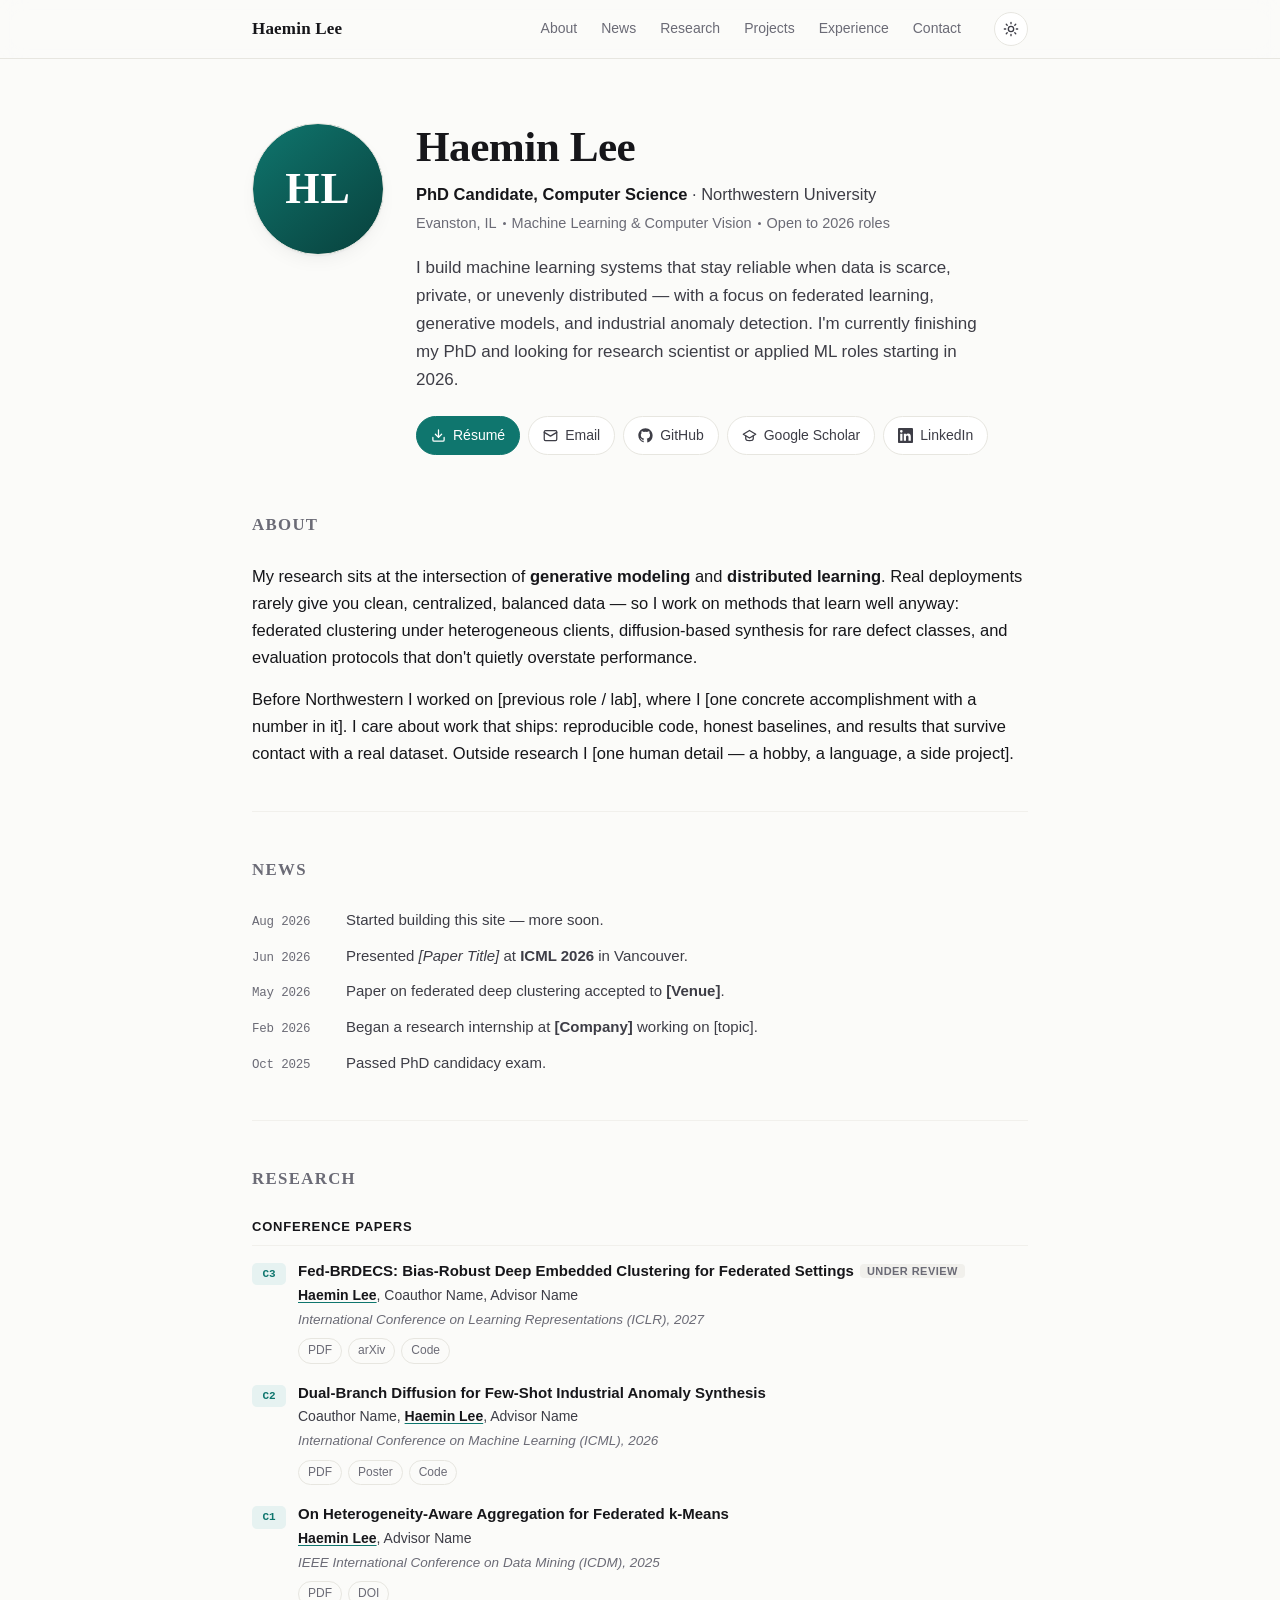
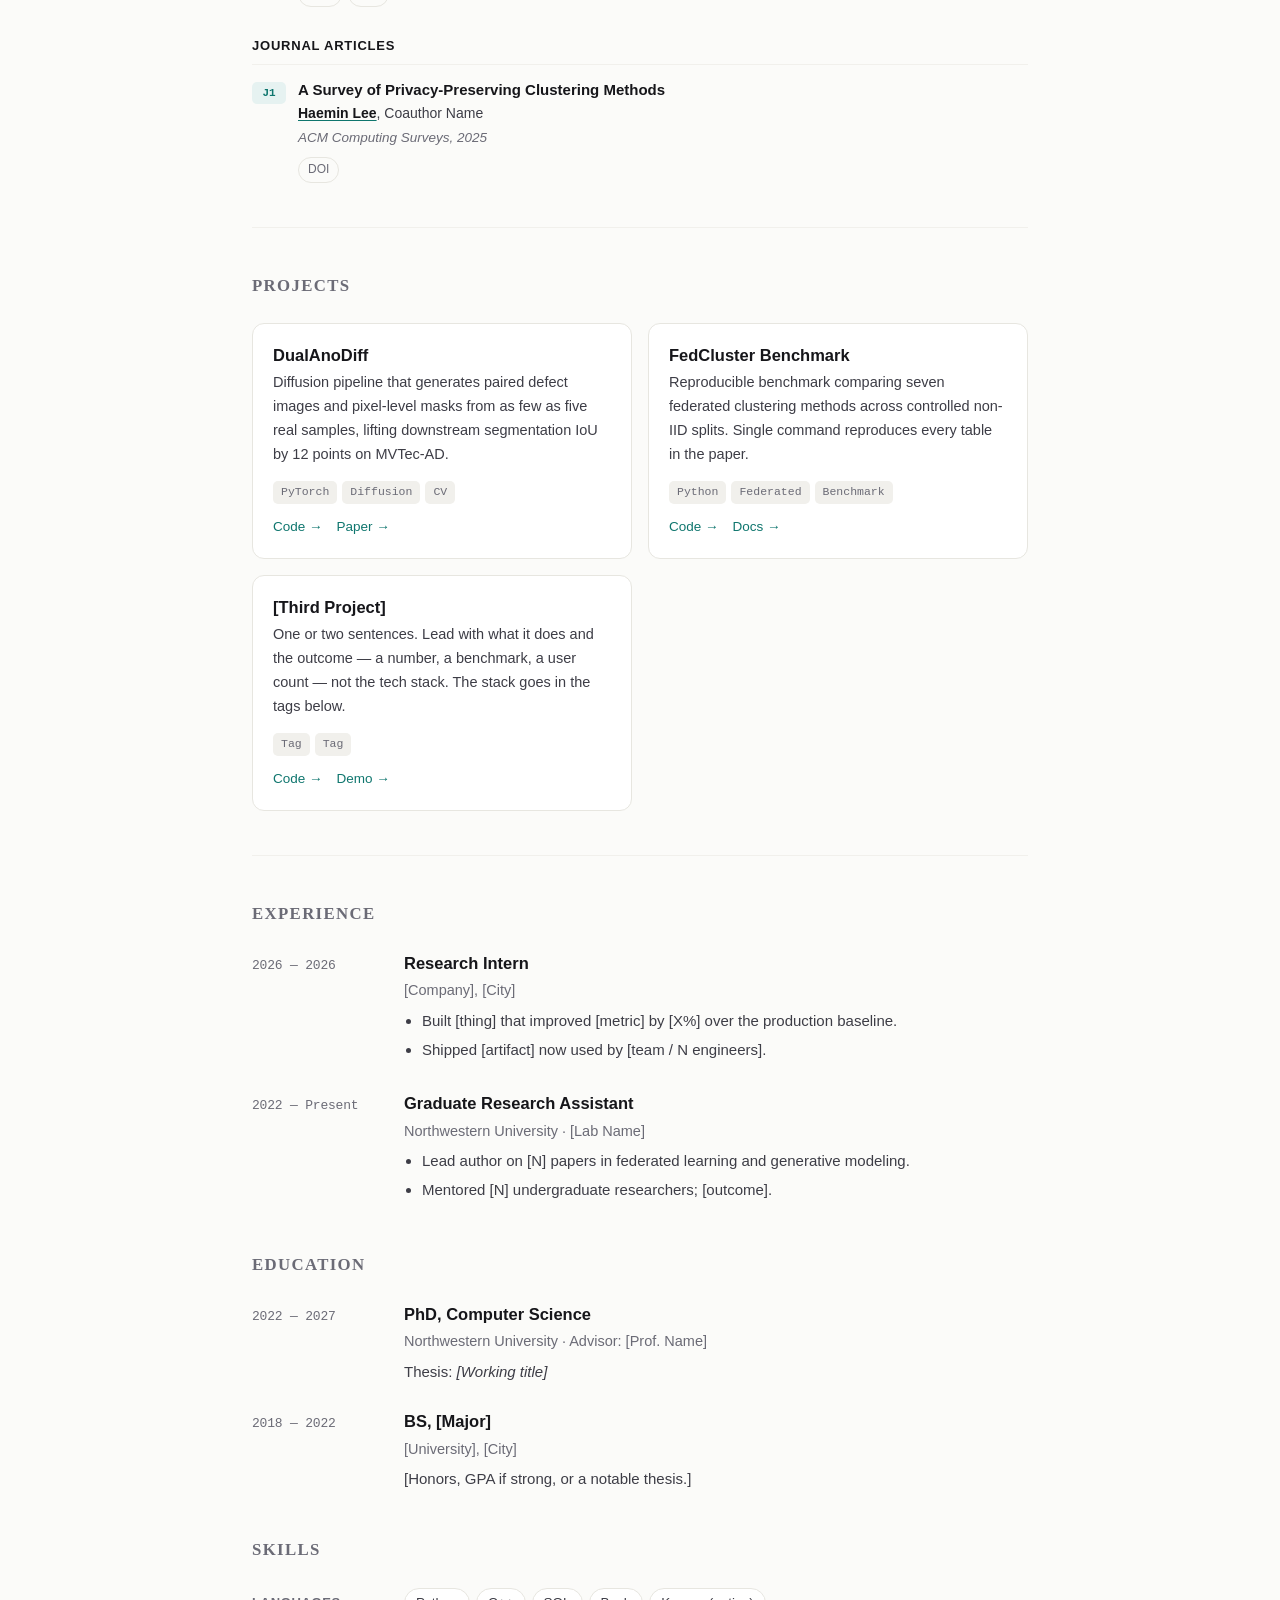
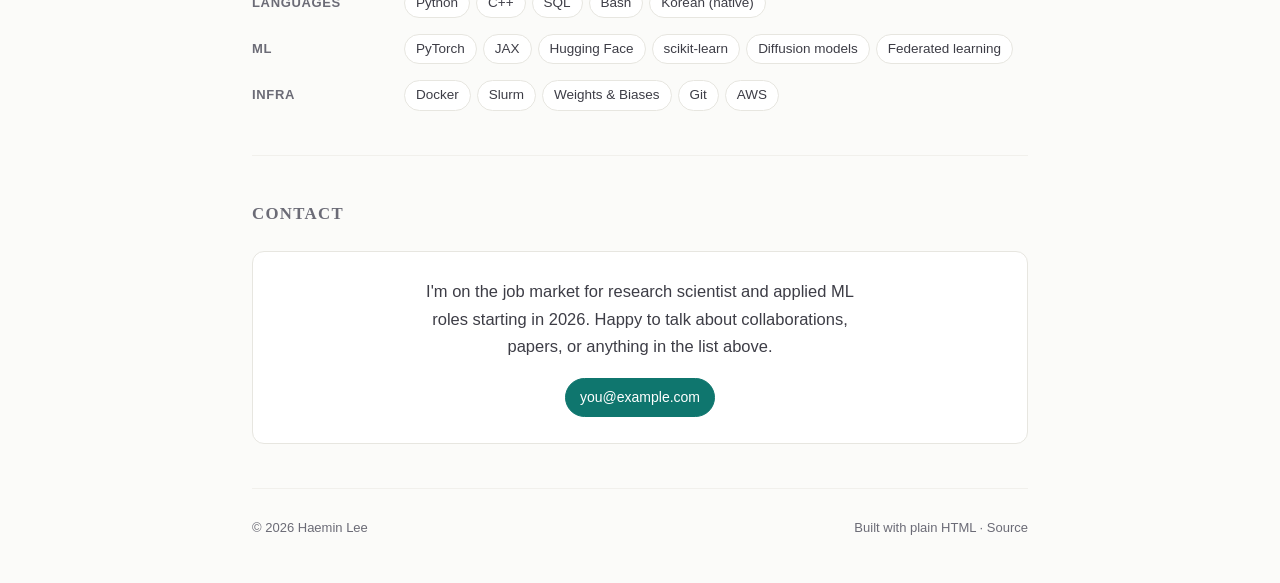
==== index.html @ 51852c29 "Add files via upload" ====
<!DOCTYPE html>
<html lang="en">
<head>
<meta charset="utf-8">
<meta name="viewport" content="width=device-width, initial-scale=1">

<!-- ============================================================
     EDIT #1 — PAGE TITLE & SEO
     Change the name and description. Recruiters find you by
     Googling your name, so put your name first in the title.
     ============================================================ -->
<title>Haemin Lee — ML Researcher</title>
<meta name="description" content="Haemin Lee — PhD candidate in machine learning. Research on federated learning, generative models, and anomaly detection.">
<meta name="author" content="Haemin Lee">

<!-- Social preview (shows when the link is shared on LinkedIn / Slack / X) -->
<meta property="og:type" content="website">
<meta property="og:title" content="Haemin Lee — ML Researcher">
<meta property="og:description" content="PhD candidate in machine learning. Federated learning, generative models, anomaly detection.">
<meta property="og:url" content="https://YOUR-USERNAME.github.io/">
<meta property="og:image" content="https://YOUR-USERNAME.github.io/assets/photo.jpg">
<meta name="twitter:card" content="summary_large_image">

<!-- Favicon: initials, drawn inline. Change the two letters. -->
<link rel="icon" href="data:image/svg+xml,%3Csvg xmlns='http://www.w3.org/2000/svg' viewBox='0 0 32 32'%3E%3Crect width='32' height='32' rx='7' fill='%230f766e'/%3E%3Ctext x='16' y='22' font-family='Georgia,serif' font-size='16' fill='white' text-anchor='middle'%3EHL%3C/text%3E%3C/svg%3E">

<style>
/* ============================================================
   DESIGN TOKENS
   Change --accent to re-skin the whole site in one edit.
   ============================================================ */
:root{
  --bg:#fbfbf9;
  --surface:#ffffff;
  --ink:#16161a;
  --ink-2:#3d3d46;
  --muted:#6b6b76;
  --line:#e7e6e0;
  --line-2:#f1f0ec;
  --accent:#0f766e;
  --accent-soft:#e6f2f1;
  --shadow:0 1px 2px rgba(20,20,30,.05), 0 8px 24px -12px rgba(20,20,30,.12);
  --radius:12px;
  --maxw:820px;
  --sans:-apple-system,BlinkMacSystemFont,"Segoe UI",Roboto,"Helvetica Neue",Arial,sans-serif;
  --serif:ui-serif,"Iowan Old Style","Palatino Linotype",Palatino,Georgia,"Times New Roman",serif;
  --mono:ui-monospace,SFMono-Regular,"SF Mono",Menlo,Consolas,monospace;
}
html[data-theme="dark"]{
  --bg:#0e0f11;
  --surface:#16181b;
  --ink:#eceef1;
  --ink-2:#c4c8ce;
  --muted:#8b919b;
  --line:#252930;
  --line-2:#1c1f23;
  --accent:#5eead4;
  --accent-soft:#12312e;
  --shadow:0 1px 2px rgba(0,0,0,.4), 0 8px 24px -12px rgba(0,0,0,.7);
}

*,*::before,*::after{box-sizing:border-box}
html{scroll-behavior:smooth;scroll-padding-top:80px;-webkit-text-size-adjust:100%}
body{
  margin:0;background:var(--bg);color:var(--ink);
  font-family:var(--sans);font-size:16.5px;line-height:1.65;
  -webkit-font-smoothing:antialiased;
}
@media (prefers-reduced-motion:reduce){
  html{scroll-behavior:auto}
  *{animation:none!important;transition:none!important}
}
a{color:var(--accent);text-decoration:none}
a:hover{text-decoration:underline;text-underline-offset:3px}
img{max-width:100%;display:block}
:focus-visible{outline:2px solid var(--accent);outline-offset:3px;border-radius:4px}

.wrap{max-width:var(--maxw);margin:0 auto;padding:0 22px}

/* ---------- Skip link (accessibility) ---------- */
.skip{position:absolute;left:-9999px;top:0;background:var(--accent);color:#fff;padding:10px 16px;z-index:100;border-radius:0 0 8px 0}
.skip:focus{left:0}

/* ---------- Nav ---------- */
.nav{
  position:sticky;top:0;z-index:50;
  background:color-mix(in srgb, var(--bg) 82%, transparent);
  backdrop-filter:saturate(180%) blur(12px);
  -webkit-backdrop-filter:saturate(180%) blur(12px);
  border-bottom:1px solid var(--line);
}
.nav-in{max-width:var(--maxw);margin:0 auto;padding:0 22px;height:58px;display:flex;align-items:center;gap:16px}
.brand{font-family:var(--serif);font-size:17px;font-weight:600;color:var(--ink);letter-spacing:.2px;white-space:nowrap}
.brand:hover{text-decoration:none;color:var(--accent)}
.nav-links{
  margin-left:auto;display:flex;gap:2px;align-items:center;
  overflow-x:auto;scrollbar-width:none;-ms-overflow-style:none;
}
.nav-links::-webkit-scrollbar{display:none}
.nav-links a{
  color:var(--muted);font-size:14px;padding:6px 11px;border-radius:99px;
  white-space:nowrap;transition:background .15s,color .15s;
}
.nav-links a:hover{color:var(--ink);background:var(--line-2);text-decoration:none}
.nav-links a.active{color:var(--accent);background:var(--accent-soft)}
.theme-btn{
  flex:none;margin-left:6px;width:34px;height:34px;display:grid;place-items:center;
  border:1px solid var(--line);border-radius:99px;background:var(--surface);
  color:var(--ink-2);cursor:pointer;transition:border-color .15s,color .15s;
}
.theme-btn:hover{border-color:var(--accent);color:var(--accent)}
.theme-btn svg{width:16px;height:16px}
html[data-theme="dark"] .icon-sun{display:none}
html:not([data-theme="dark"]) .icon-moon{display:none}

/* ---------- Hero ---------- */
.hero{padding:64px 0 12px}
.hero-grid{display:flex;gap:32px;align-items:flex-start}
/* Photo. If assets/photo.jpg is missing, the initials underneath show through,
   so the page never renders with a broken image or a hole in the layout. */
.avatar-wrap{
  position:relative;flex:none;width:132px;height:132px;border-radius:50%;overflow:hidden;
  display:grid;place-items:center;box-shadow:var(--shadow);border:1px solid var(--line);
  background:linear-gradient(140deg,var(--accent),color-mix(in srgb,var(--accent) 55%,#000 45%));
}
.avatar-fallback{
  font-family:var(--serif);font-size:44px;font-weight:600;color:#fff;letter-spacing:1px;
  user-select:none;line-height:1;
}
html[data-theme="dark"] .avatar-fallback{color:#0e0f11}
.avatar{position:absolute;inset:0;width:100%;height:100%;object-fit:cover}
.hero h1{
  font-family:var(--serif);font-size:clamp(2rem,5.5vw,2.7rem);line-height:1.1;
  margin:0 0 10px;letter-spacing:-.5px;font-weight:600;
}
.role{font-size:16.5px;color:var(--ink-2);margin:0 0 4px}
.role strong{color:var(--ink);font-weight:600}
.place{font-size:14.5px;color:var(--muted);margin:0 0 18px;display:flex;align-items:center;gap:6px;flex-wrap:wrap}
.dot{width:3px;height:3px;border-radius:50%;background:var(--muted);display:inline-block}
.lede{font-size:17px;color:var(--ink-2);margin:0 0 22px;max-width:62ch}

/* ---------- Link buttons ---------- */
.links{display:flex;flex-wrap:wrap;gap:8px}
.btn{
  display:inline-flex;align-items:center;gap:7px;
  padding:7px 14px;border-radius:99px;font-size:14px;font-weight:500;
  border:1px solid var(--line);background:var(--surface);color:var(--ink-2);
  transition:border-color .15s,color .15s,transform .15s;
}
.btn:hover{border-color:var(--accent);color:var(--accent);text-decoration:none;transform:translateY(-1px)}
.btn svg{width:15px;height:15px;flex:none}
.btn-primary{background:var(--accent);border-color:var(--accent);color:#fff}
html[data-theme="dark"] .btn-primary{color:#0e0f11}
.btn-primary:hover{color:#fff;filter:brightness(1.08)}
html[data-theme="dark"] .btn-primary:hover{color:#0e0f11}

/* ---------- Sections ---------- */
section{padding:44px 0;border-top:1px solid var(--line-2)}
section:first-of-type{border-top:none}
h2{
  font-family:var(--serif);font-size:1.05rem;font-weight:600;letter-spacing:.08em;
  text-transform:uppercase;color:var(--muted);margin:0 0 24px;
}
h3{font-size:16.5px;font-weight:600;margin:0 0 4px;color:var(--ink);line-height:1.4}
p{margin:0 0 14px}
p:last-child{margin-bottom:0}

/* ---------- News ---------- */
.news{list-style:none;margin:0;padding:0;display:grid;gap:11px}
.news li{display:flex;gap:16px;font-size:15px;align-items:baseline}
.news time{
  flex:none;width:78px;color:var(--muted);font-size:12.5px;font-family:var(--mono);
  letter-spacing:-.2px;padding-top:1px;
}
.news span{color:var(--ink-2)}

/* ---------- Timeline (experience / education) ---------- */
.tl{display:grid;gap:26px}
.tl-item{display:grid;grid-template-columns:132px 1fr;gap:20px}
.tl-when{font-size:13px;color:var(--muted);font-family:var(--mono);letter-spacing:-.2px;padding-top:3px}
.tl-where{font-size:14.5px;color:var(--muted);margin:0 0 6px}
.tl-body{font-size:15px;color:var(--ink-2);margin:0}
.tl-body ul{margin:6px 0 0;padding-left:18px}
.tl-body li{margin-bottom:4px}

/* ---------- Publications ---------- */
.pub-group{margin-bottom:28px}
.pub-group:last-child{margin-bottom:0}
.pub-group h4{
  font-size:13px;font-weight:600;text-transform:uppercase;letter-spacing:.06em;
  color:var(--ink);margin:0 0 14px;padding-bottom:7px;border-bottom:1px solid var(--line-2);
}
.pub{display:grid;grid-template-columns:34px 1fr;gap:12px;margin-bottom:18px;font-size:15px}
.pub:last-child{margin-bottom:0}
.pub-tag{
  font-family:var(--mono);font-size:11px;color:var(--accent);background:var(--accent-soft);
  height:fit-content;padding:2px 0;border-radius:5px;text-align:center;font-weight:600;margin-top:3px;
}
.pub-title{color:var(--ink);font-weight:600;line-height:1.45;margin:0 0 3px}
.pub-authors{color:var(--ink-2);font-size:14px;margin:0 0 3px;line-height:1.5}
.pub-authors .me{color:var(--ink);font-weight:600;text-decoration:underline;text-decoration-color:var(--accent);text-underline-offset:2px}
.pub-venue{color:var(--muted);font-size:13.5px;font-style:italic;margin:0}
.pub-links{display:flex;flex-wrap:wrap;gap:6px;margin-top:7px}
.chip{
  font-size:12px;padding:2px 9px;border-radius:99px;border:1px solid var(--line);
  color:var(--muted);transition:border-color .15s,color .15s;
}
.chip:hover{border-color:var(--accent);color:var(--accent);text-decoration:none}
.status{
  font-size:11px;font-weight:600;text-transform:uppercase;letter-spacing:.04em;
  padding:1px 7px;border-radius:4px;background:var(--line-2);color:var(--muted);margin-left:6px;
  vertical-align:1px;white-space:nowrap;
}

/* ---------- Projects ---------- */
.cards{display:grid;grid-template-columns:repeat(auto-fit,minmax(260px,1fr));gap:16px}
.card{
  background:var(--surface);border:1px solid var(--line);border-radius:var(--radius);
  padding:20px;display:flex;flex-direction:column;
  transition:border-color .18s,transform .18s,box-shadow .18s;
}
.card:hover{border-color:var(--accent);transform:translateY(-2px);box-shadow:var(--shadow)}
.card p{font-size:14.5px;color:var(--ink-2);margin:0 0 14px;flex:1}
.tags{display:flex;flex-wrap:wrap;gap:5px;margin-bottom:12px}
.tag{font-size:11.5px;font-family:var(--mono);color:var(--muted);background:var(--line-2);padding:2px 8px;border-radius:5px}
.card-links{display:flex;gap:14px;font-size:13.5px;font-weight:500}

/* ---------- Skills ---------- */
.skills{display:grid;gap:16px}
.skill-row{display:grid;grid-template-columns:132px 1fr;gap:20px;align-items:baseline}
.skill-label{font-size:13px;color:var(--muted);font-weight:600;text-transform:uppercase;letter-spacing:.05em}
.skill-items{display:flex;flex-wrap:wrap;gap:6px}
.skill-items span{
  font-size:13.5px;padding:3px 11px;border-radius:99px;
  background:var(--surface);border:1px solid var(--line);color:var(--ink-2);
}

/* ---------- Contact / footer ---------- */
.contact-box{
  background:var(--surface);border:1px solid var(--line);border-radius:var(--radius);
  padding:26px;text-align:center;
}
.contact-box p{color:var(--ink-2);max-width:48ch;margin:0 auto 18px}
footer{
  padding:28px 0 44px;border-top:1px solid var(--line-2);
  font-size:13px;color:var(--muted);display:flex;justify-content:space-between;gap:12px;flex-wrap:wrap;
}
footer a{color:var(--muted)}

/* ---------- Responsive ---------- */
@media (max-width:640px){
  body{font-size:16px}
  .hero{padding:40px 0 8px}
  .hero-grid{flex-direction:column;gap:22px;align-items:center;text-align:center}
  .avatar-wrap{width:108px;height:108px}
  .avatar-fallback{font-size:36px}
  .place,.links{justify-content:center}
  .lede{text-align:left}
  .tl-item,.skill-row{grid-template-columns:1fr;gap:5px}
  .tl-when{order:-1}
  .news li{flex-direction:column;gap:1px}
  .news time{width:auto}
  .brand{font-size:15px}
}

/* ---------- Print (so the page prints as a clean one-pager) ---------- */
@media print{
  .nav,.theme-btn,.contact-box{display:none}
  body{background:#fff;color:#000;font-size:11pt}
  section{padding:14px 0;break-inside:avoid}
  .card:hover{transform:none}
  a{color:#000;text-decoration:underline}
}
</style>
</head>

<body>
<a class="skip" href="#main">Skip to content</a>

<!-- ============================ NAV ============================ -->
<nav class="nav">
  <div class="nav-in">
    <a class="brand" href="#top">Haemin Lee</a>
    <div class="nav-links">
      <a href="#about">About</a>
      <a href="#news">News</a>
      <a href="#research">Research</a>
      <a href="#projects">Projects</a>
      <a href="#experience">Experience</a>
      <a href="#contact">Contact</a>
    </div>
    <button class="theme-btn" id="themeBtn" aria-label="Toggle dark mode" title="Toggle dark mode">
      <svg class="icon-sun" viewBox="0 0 24 24" fill="none" stroke="currentColor" stroke-width="2" stroke-linecap="round"><circle cx="12" cy="12" r="4"/><path d="M12 2v2M12 20v2M4.9 4.9l1.4 1.4M17.7 17.7l1.4 1.4M2 12h2M20 12h2M4.9 19.1l1.4-1.4M17.7 6.3l1.4-1.4"/></svg>
      <svg class="icon-moon" viewBox="0 0 24 24" fill="none" stroke="currentColor" stroke-width="2" stroke-linecap="round" stroke-linejoin="round"><path d="M21 12.8A9 9 0 1111.2 3a7 7 0 009.8 9.8z"/></svg>
    </button>
  </div>
</nav>

<main id="main">
<div class="wrap" id="top">

<!-- ============================================================
     EDIT #2 — HERO
     Your name, one-line role, location, and a 2–3 sentence pitch.
     The pitch is the single most-read thing on the page. Say what
     you work on and what you're looking for.
     ============================================================ -->
<header class="hero">
  <div class="hero-grid">
    <div class="avatar-wrap">
      <span class="avatar-fallback" aria-hidden="true">HL</span>
      <img class="avatar" src="assets/photo.jpg" alt="Portrait of Haemin Lee"
           onerror="this.style.display='none'">
    </div>
    <div>
      <h1>Haemin Lee</h1>
      <p class="role"><strong>PhD Candidate, Computer Science</strong> · Northwestern University</p>
      <p class="place">
        <span>Evanston, IL</span><span class="dot"></span>
        <span>Machine Learning &amp; Computer Vision</span><span class="dot"></span>
        <span>Open to 2026 roles</span>
      </p>
      <p class="lede">
        I build machine learning systems that stay reliable when data is scarce, private, or
        unevenly distributed — with a focus on federated learning, generative models, and
        industrial anomaly detection. I'm currently finishing my PhD and looking for research
        scientist or applied ML roles starting in 2026.
      </p>
      <div class="links">
        <!-- EDIT: replace every href below. Delete any row you don't use. -->
        <a class="btn btn-primary" href="assets/resume.pdf">
          <svg viewBox="0 0 24 24" fill="none" stroke="currentColor" stroke-width="2" stroke-linecap="round" stroke-linejoin="round"><path d="M21 15v4a2 2 0 01-2 2H5a2 2 0 01-2-2v-4M7 10l5 5 5-5M12 15V3"/></svg>
          Résumé
        </a>
        <a class="btn" href="mailto:you@example.com">
          <svg viewBox="0 0 24 24" fill="none" stroke="currentColor" stroke-width="2" stroke-linecap="round" stroke-linejoin="round"><rect x="2" y="4" width="20" height="16" rx="2"/><path d="M22 7l-10 6L2 7"/></svg>
          Email
        </a>
        <a class="btn" href="https://github.com/YOUR-USERNAME">
          <svg viewBox="0 0 24 24" fill="currentColor"><path d="M12 .5C5.7.5.5 5.7.5 12c0 5.1 3.3 9.4 7.8 10.9.6.1.8-.2.8-.6v-2c-3.2.7-3.9-1.5-3.9-1.5-.5-1.3-1.3-1.7-1.3-1.7-1-.7.1-.7.1-.7 1.1.1 1.7 1.2 1.7 1.2 1 1.8 2.7 1.3 3.4 1 .1-.7.4-1.3.7-1.6-2.6-.3-5.3-1.3-5.3-5.7 0-1.3.4-2.3 1.2-3.1-.1-.3-.5-1.5.1-3.1 0 0 1-.3 3.2 1.2a11 11 0 015.8 0C17 4.8 18 5.1 18 5.1c.6 1.6.2 2.8.1 3.1.8.8 1.2 1.8 1.2 3.1 0 4.4-2.7 5.4-5.3 5.7.4.4.8 1.1.8 2.2v3.3c0 .4.2.7.8.6 4.6-1.5 7.8-5.8 7.8-10.9C23.5 5.7 18.3.5 12 .5z"/></svg>
          GitHub
        </a>
        <a class="btn" href="https://scholar.google.com/citations?user=YOUR-ID">
          <svg viewBox="0 0 24 24" fill="none" stroke="currentColor" stroke-width="2" stroke-linecap="round" stroke-linejoin="round"><path d="M22 10L12 4 2 10l10 6 10-6z"/><path d="M6 12.5V17c0 1.7 2.7 3 6 3s6-1.3 6-3v-4.5"/></svg>
          Google Scholar
        </a>
        <a class="btn" href="https://linkedin.com/in/YOUR-HANDLE">
          <svg viewBox="0 0 24 24" fill="currentColor"><path d="M20.4 20.4h-3.6v-5.6c0-1.3 0-3-1.9-3s-2.1 1.4-2.1 2.9v5.7H9.3V9h3.4v1.6h.1a3.8 3.8 0 013.4-1.9c3.6 0 4.3 2.4 4.3 5.5v6.2zM5.3 7.4a2.1 2.1 0 110-4.2 2.1 2.1 0 010 4.2zM7.1 20.4H3.5V9h3.6v11.4zM22.2 0H1.8C.8 0 0 .8 0 1.7v20.6c0 .9.8 1.7 1.8 1.7h20.4c1 0 1.8-.8 1.8-1.7V1.7c0-.9-.8-1.7-1.8-1.7z"/></svg>
          LinkedIn
        </a>
      </div>
    </div>
  </div>
</header>

<!-- ============================================================
     EDIT #3 — ABOUT
     Two short paragraphs. First: what you research and why it
     matters. Second: how you work / what you want next.
     ============================================================ -->
<section id="about">
  <h2>About</h2>
  <p>
    My research sits at the intersection of <strong>generative modeling</strong> and
    <strong>distributed learning</strong>. Real deployments rarely give you clean, centralized,
    balanced data — so I work on methods that learn well anyway: federated clustering under
    heterogeneous clients, diffusion-based synthesis for rare defect classes, and evaluation
    protocols that don't quietly overstate performance.
  </p>
  <p>
    Before Northwestern I worked on [previous role / lab], where I [one concrete accomplishment
    with a number in it]. I care about work that ships: reproducible code, honest baselines, and
    results that survive contact with a real dataset. Outside research I [one human detail — a
    hobby, a language, a side project].
  </p>
</section>

<!-- ============================================================
     EDIT #4 — NEWS
     Optional but high-value: shows the page is alive. Keep the
     5–6 most recent items. Delete this whole <section> if unused.
     ============================================================ -->
<section id="news">
  <h2>News</h2>
  <ul class="news">
    <li><time>Aug 2026</time><span>Started building this site — more soon.</span></li>
    <li><time>Jun 2026</time><span>Presented <em>[Paper Title]</em> at <strong>ICML 2026</strong> in Vancouver.</span></li>
    <li><time>May 2026</time><span>Paper on federated deep clustering accepted to <strong>[Venue]</strong>.</span></li>
    <li><time>Feb 2026</time><span>Began a research internship at <strong>[Company]</strong> working on [topic].</span></li>
    <li><time>Oct 2025</time><span>Passed PhD candidacy exam.</span></li>
  </ul>
</section>

<!-- ============================================================
     EDIT #5 — RESEARCH / PUBLICATIONS
     Newest first. Bold your own name with <span class="me">.
     Duplicate a .pub block to add an entry.
     ============================================================ -->
<section id="research">
  <h2>Research</h2>

  <div class="pub-group">
    <h4>Conference Papers</h4>

    <article class="pub">
      <div class="pub-tag">C3</div>
      <div>
        <p class="pub-title">Fed-BRDECS: Bias-Robust Deep Embedded Clustering for Federated Settings<span class="status">Under review</span></p>
        <p class="pub-authors"><span class="me">Haemin Lee</span>, Coauthor Name, Advisor Name</p>
        <p class="pub-venue">International Conference on Learning Representations (ICLR), 2027</p>
        <div class="pub-links">
          <a class="chip" href="#">PDF</a>
          <a class="chip" href="#">arXiv</a>
          <a class="chip" href="#">Code</a>
        </div>
      </div>
    </article>

    <article class="pub">
      <div class="pub-tag">C2</div>
      <div>
        <p class="pub-title">Dual-Branch Diffusion for Few-Shot Industrial Anomaly Synthesis</p>
        <p class="pub-authors">Coauthor Name, <span class="me">Haemin Lee</span>, Advisor Name</p>
        <p class="pub-venue">International Conference on Machine Learning (ICML), 2026</p>
        <div class="pub-links">
          <a class="chip" href="#">PDF</a>
          <a class="chip" href="#">Poster</a>
          <a class="chip" href="#">Code</a>
        </div>
      </div>
    </article>

    <article class="pub">
      <div class="pub-tag">C1</div>
      <div>
        <p class="pub-title">On Heterogeneity-Aware Aggregation for Federated k-Means</p>
        <p class="pub-authors"><span class="me">Haemin Lee</span>, Advisor Name</p>
        <p class="pub-venue">IEEE International Conference on Data Mining (ICDM), 2025</p>
        <div class="pub-links">
          <a class="chip" href="#">PDF</a>
          <a class="chip" href="#">DOI</a>
        </div>
      </div>
    </article>
  </div>

  <div class="pub-group">
    <h4>Journal Articles</h4>
    <article class="pub">
      <div class="pub-tag">J1</div>
      <div>
        <p class="pub-title">A Survey of Privacy-Preserving Clustering Methods</p>
        <p class="pub-authors"><span class="me">Haemin Lee</span>, Coauthor Name</p>
        <p class="pub-venue">ACM Computing Surveys, 2025</p>
        <div class="pub-links"><a class="chip" href="#">DOI</a></div>
      </div>
    </article>
  </div>
</section>

<!-- ============================================================
     EDIT #6 — PROJECTS
     3–6 is the sweet spot. Every card should have a working link.
     ============================================================ -->
<section id="projects">
  <h2>Projects</h2>
  <div class="cards">

    <article class="card">
      <h3>DualAnoDiff</h3>
      <p>Diffusion pipeline that generates paired defect images and pixel-level masks from as few
         as five real samples, lifting downstream segmentation IoU by 12 points on MVTec-AD.</p>
      <div class="tags"><span class="tag">PyTorch</span><span class="tag">Diffusion</span><span class="tag">CV</span></div>
      <div class="card-links"><a href="#">Code →</a><a href="#">Paper →</a></div>
    </article>

    <article class="card">
      <h3>FedCluster Benchmark</h3>
      <p>Reproducible benchmark comparing seven federated clustering methods across controlled
         non-IID splits. Single command reproduces every table in the paper.</p>
      <div class="tags"><span class="tag">Python</span><span class="tag">Federated</span><span class="tag">Benchmark</span></div>
      <div class="card-links"><a href="#">Code →</a><a href="#">Docs →</a></div>
    </article>

    <article class="card">
      <h3>[Third Project]</h3>
      <p>One or two sentences. Lead with what it does and the outcome — a number, a benchmark, a
         user count — not the tech stack. The stack goes in the tags below.</p>
      <div class="tags"><span class="tag">Tag</span><span class="tag">Tag</span></div>
      <div class="card-links"><a href="#">Code →</a><a href="#">Demo →</a></div>
    </article>

  </div>
</section>

<!-- ============================================================
     EDIT #7 — EXPERIENCE & EDUCATION
     Keep bullets outcome-first. Numbers beat adjectives.
     ============================================================ -->
<section id="experience">
  <h2>Experience</h2>
  <div class="tl">

    <div class="tl-item">
      <div class="tl-when">2026 — 2026</div>
      <div>
        <h3>Research Intern</h3>
        <p class="tl-where">[Company], [City]</p>
        <div class="tl-body">
          <ul>
            <li>Built [thing] that improved [metric] by [X%] over the production baseline.</li>
            <li>Shipped [artifact] now used by [team / N engineers].</li>
          </ul>
        </div>
      </div>
    </div>

    <div class="tl-item">
      <div class="tl-when">2022 — Present</div>
      <div>
        <h3>Graduate Research Assistant</h3>
        <p class="tl-where">Northwestern University · [Lab Name]</p>
        <div class="tl-body">
          <ul>
            <li>Lead author on [N] papers in federated learning and generative modeling.</li>
            <li>Mentored [N] undergraduate researchers; [outcome].</li>
          </ul>
        </div>
      </div>
    </div>

  </div>

  <h2 style="margin-top:44px">Education</h2>
  <div class="tl">
    <div class="tl-item">
      <div class="tl-when">2022 — 2027</div>
      <div>
        <h3>PhD, Computer Science</h3>
        <p class="tl-where">Northwestern University · Advisor: [Prof. Name]</p>
        <p class="tl-body">Thesis: <em>[Working title]</em></p>
      </div>
    </div>
    <div class="tl-item">
      <div class="tl-when">2018 — 2022</div>
      <div>
        <h3>BS, [Major]</h3>
        <p class="tl-where">[University], [City]</p>
        <p class="tl-body">[Honors, GPA if strong, or a notable thesis.]</p>
      </div>
    </div>
  </div>

  <h2 style="margin-top:44px">Skills</h2>
  <div class="skills">
    <div class="skill-row">
      <div class="skill-label">Languages</div>
      <div class="skill-items"><span>Python</span><span>C++</span><span>SQL</span><span>Bash</span><span>Korean (native)</span></div>
    </div>
    <div class="skill-row">
      <div class="skill-label">ML</div>
      <div class="skill-items"><span>PyTorch</span><span>JAX</span><span>Hugging Face</span><span>scikit-learn</span><span>Diffusion models</span><span>Federated learning</span></div>
    </div>
    <div class="skill-row">
      <div class="skill-label">Infra</div>
      <div class="skill-items"><span>Docker</span><span>Slurm</span><span>Weights &amp; Biases</span><span>Git</span><span>AWS</span></div>
    </div>
  </div>
</section>

<!-- ============================================================
     EDIT #8 — CONTACT
     ============================================================ -->
<section id="contact">
  <h2>Contact</h2>
  <div class="contact-box">
    <p>I'm on the job market for research scientist and applied ML roles starting in 2026.
       Happy to talk about collaborations, papers, or anything in the list above.</p>
    <a class="btn btn-primary" href="mailto:you@example.com">you@example.com</a>
  </div>
</section>

</div><!-- /.wrap -->
</main>

<div class="wrap">
  <footer>
    <span>© <span id="year">2026</span> Haemin Lee</span>
    <span>Built with plain HTML · <a href="https://github.com/YOUR-USERNAME/YOUR-USERNAME.github.io">Source</a></span>
  </footer>
</div>

<script>
// Year
document.getElementById('year').textContent = new Date().getFullYear();

// Theme toggle. Starts from the OS preference; the button flips it for this visit.
// (Intentionally no localStorage — see README if you want the choice to persist.)
(function () {
  var root = document.documentElement;
  var prefersDark = window.matchMedia('(prefers-color-scheme: dark)');
  var apply = function (dark) { root.setAttribute('data-theme', dark ? 'dark' : 'light'); };
  apply(prefersDark.matches);
  prefersDark.addEventListener('change', function (e) { apply(e.matches); });
  document.getElementById('themeBtn').addEventListener('click', function () {
    apply(root.getAttribute('data-theme') !== 'dark');
  });
})();

// Highlight the nav link for the section you're currently reading.
(function () {
  var pairs = Array.prototype.slice.call(document.querySelectorAll('.nav-links a'))
    .map(function (a) { return { link: a, el: document.querySelector(a.getAttribute('href')) }; })
    .filter(function (p) { return p.el; });
  if (!pairs.length) return;

  var queued = false;
  function update() {
    queued = false;
    var line = 100;   // a section counts as "current" once its top passes this y
    var current = null;
    pairs.forEach(function (p) {
      if (p.el.getBoundingClientRect().top <= line) current = p;
    });
    if (window.innerHeight + window.scrollY >= document.body.scrollHeight - 2) {
      current = pairs[pairs.length - 1];   // pin the last link at the very bottom
    }
    pairs.forEach(function (p) { p.link.classList.toggle('active', p === current); });
  }
  addEventListener('scroll', function () {
    if (!queued) { queued = true; requestAnimationFrame(update); }
  }, { passive: true });
  addEventListener('resize', update);
  update();
})();
</script>

<!-- ============================================================
     EDIT #9 — STRUCTURED DATA (SEO)
     Helps Google show a rich result when someone searches your
     name. Update every field; delete if you'd rather not.
     ============================================================ -->
<script type="application/ld+json">
{
  "@context": "https://schema.org",
  "@type": "Person",
  "name": "Haemin Lee",
  "url": "https://YOUR-USERNAME.github.io/",
  "image": "https://YOUR-USERNAME.github.io/assets/photo.jpg",
  "jobTitle": "PhD Candidate, Computer Science",
  "email": "mailto:you@example.com",
  "affiliation": { "@type": "Organization", "name": "Northwestern University" },
  "knowsAbout": ["Machine Learning", "Federated Learning", "Generative Models", "Computer Vision"],
  "sameAs": [
    "https://github.com/YOUR-USERNAME",
    "https://linkedin.com/in/YOUR-HANDLE",
    "https://scholar.google.com/citations?user=YOUR-ID"
  ]
}
</script>
</body>
</html>
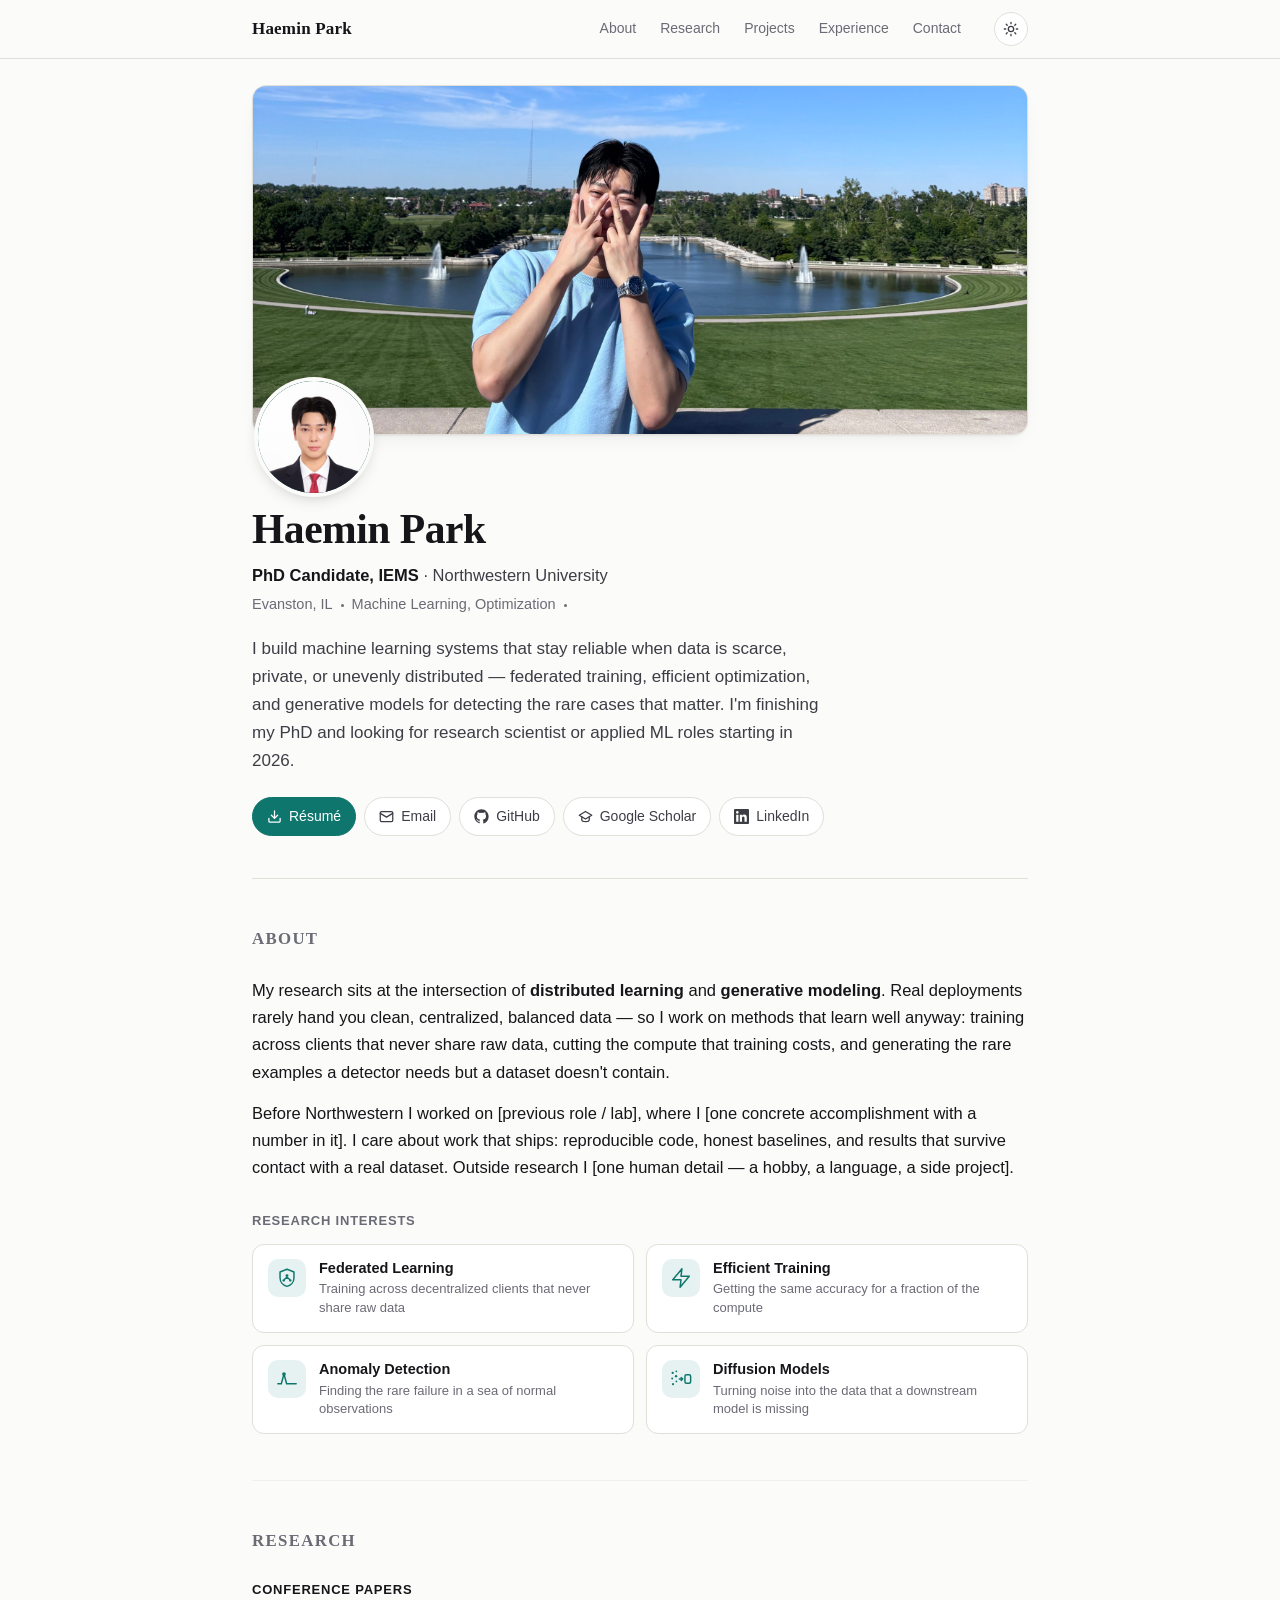
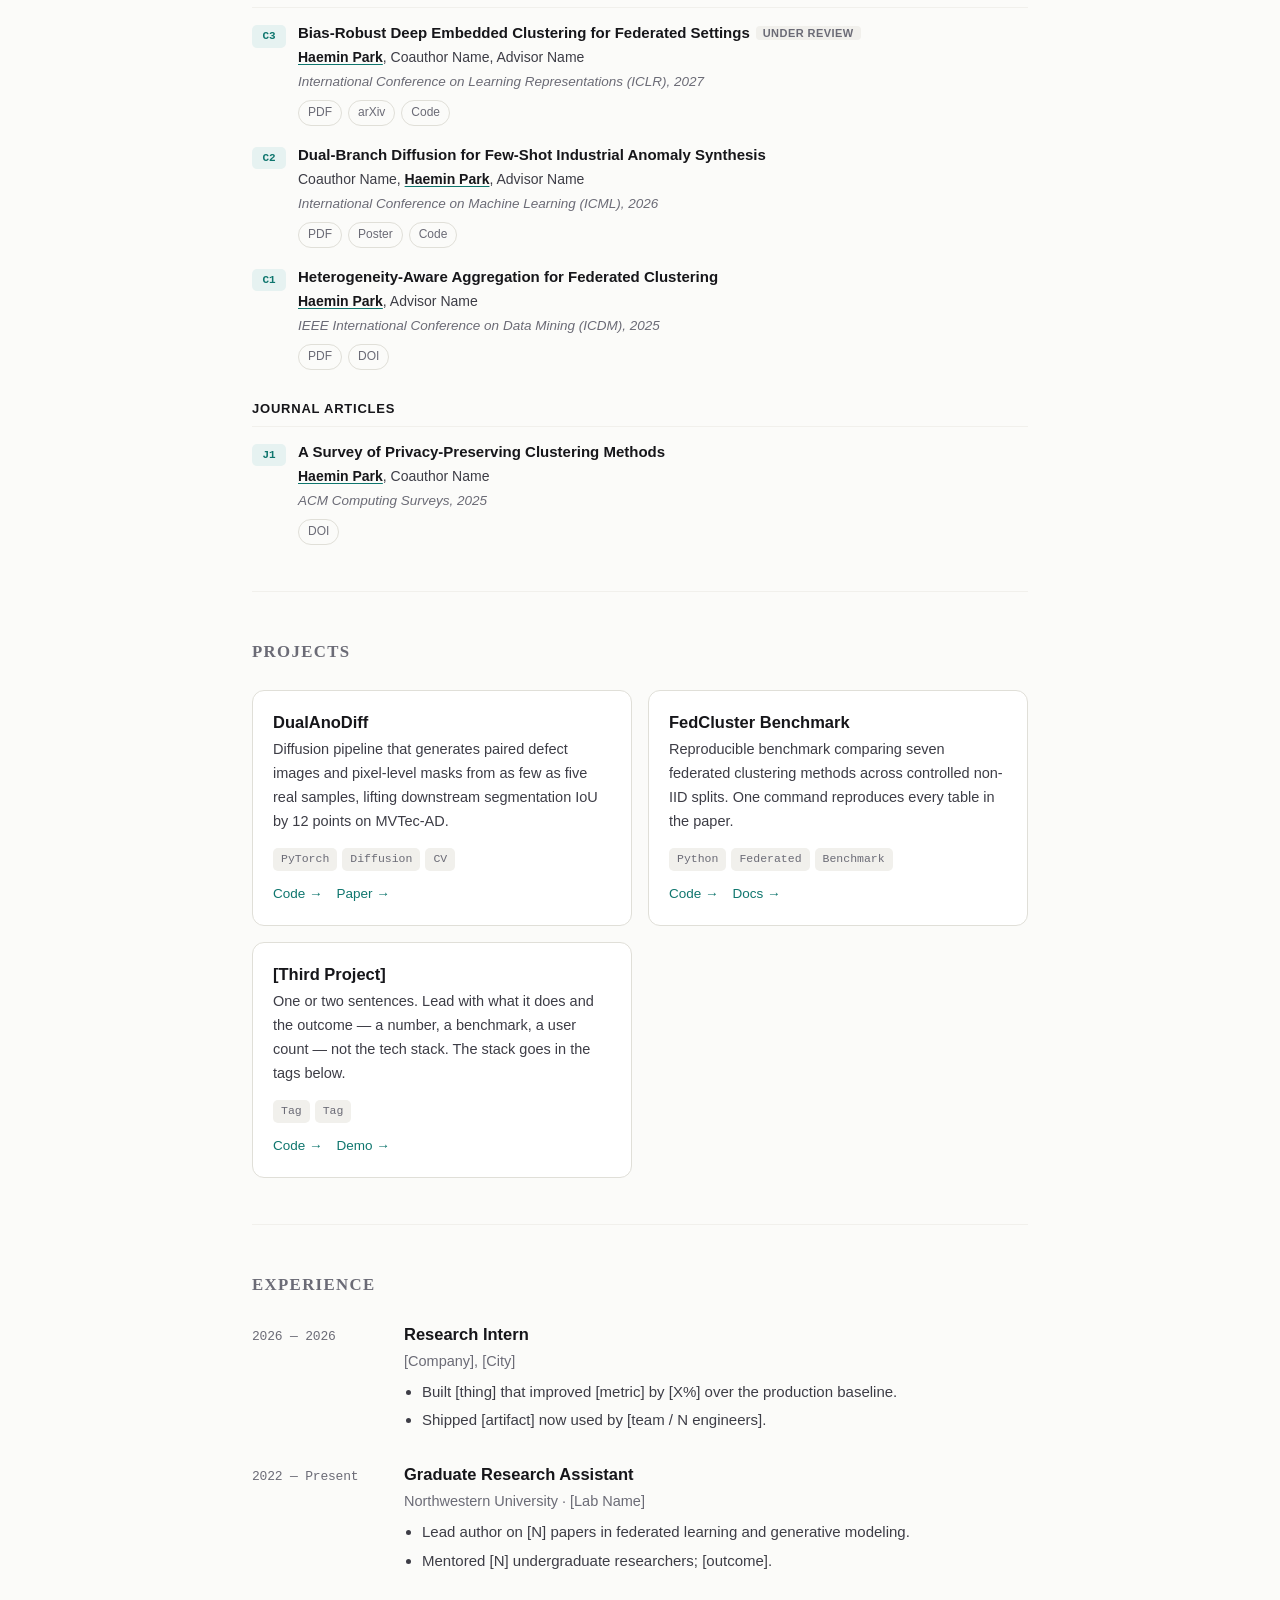
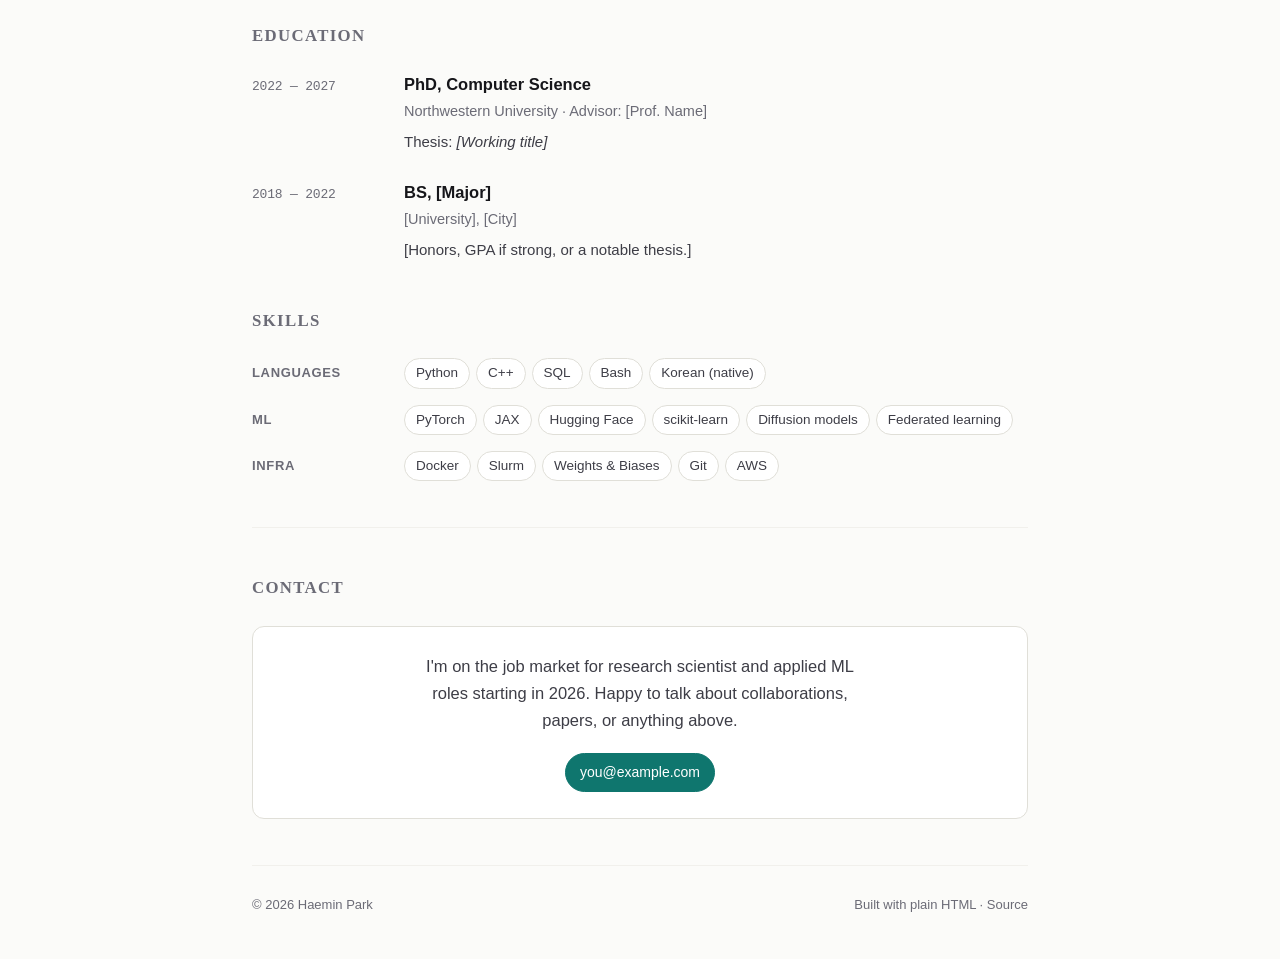
==== commit cc94fb00: "update" ====
--- a/index.html
+++ b/index.html
@@ -5,29 +5,26 @@
 <meta name="viewport" content="width=device-width, initial-scale=1">
 
 <!-- ============================================================
-     EDIT #1 — PAGE TITLE & SEO
-     Change the name and description. Recruiters find you by
-     Googling your name, so put your name first in the title.
+     SITE META — edit here, then run:  python build.py
      ============================================================ -->
-<title>Haemin Lee — ML Researcher</title>
-<meta name="description" content="Haemin Lee — PhD candidate in machine learning. Research on federated learning, generative models, and anomaly detection.">
-<meta name="author" content="Haemin Lee">
-
-<!-- Social preview (shows when the link is shared on LinkedIn / Slack / X) -->
+<title>Haemin Park — ML Researcher</title>
+<meta name="description" content="Haemin Park — PhD candidate in machine learning. Federated learning, efficient training, anomaly detection, and diffusion models.">
+<meta name="author" content="Haemin Park">
+
 <meta property="og:type" content="website">
-<meta property="og:title" content="Haemin Lee — ML Researcher">
-<meta property="og:description" content="PhD candidate in machine learning. Federated learning, generative models, anomaly detection.">
+<meta property="og:title" content="Haemin Park — ML Researcher">
+<meta property="og:description" content="PhD candidate in machine learning. Federated learning, efficient training, anomaly detection, diffusion models.">
 <meta property="og:url" content="https://YOUR-USERNAME.github.io/">
-<meta property="og:image" content="https://YOUR-USERNAME.github.io/assets/photo.jpg">
+<meta property="og:image" content="https://YOUR-USERNAME.github.io/assets/banner.jpg">
 <meta name="twitter:card" content="summary_large_image">
 
-<!-- Favicon: initials, drawn inline. Change the two letters. -->
 <link rel="icon" href="data:image/svg+xml,%3Csvg xmlns='http://www.w3.org/2000/svg' viewBox='0 0 32 32'%3E%3Crect width='32' height='32' rx='7' fill='%230f766e'/%3E%3Ctext x='16' y='22' font-family='Georgia,serif' font-size='16' fill='white' text-anchor='middle'%3EHL%3C/text%3E%3C/svg%3E">
 
 <style>
+/* ---------- styles/01-tokens.css ---------- */
 /* ============================================================
    DESIGN TOKENS
-   Change --accent to re-skin the whole site in one edit.
+   Change --accent here to re-skin the entire site.
    ============================================================ */
 :root{
   --bg:#fbfbf9;
@@ -35,7 +32,7 @@
   --ink:#16161a;
   --ink-2:#3d3d46;
   --muted:#6b6b76;
-  --line:#e7e6e0;
+  --line:#e0dfd8;
   --line-2:#f1f0ec;
   --accent:#0f766e;
   --accent-soft:#e6f2f1;
@@ -52,13 +49,17 @@
   --ink:#eceef1;
   --ink-2:#c4c8ce;
   --muted:#8b919b;
-  --line:#252930;
+  --line:#2b3037;
   --line-2:#1c1f23;
   --accent:#5eead4;
   --accent-soft:#12312e;
   --shadow:0 1px 2px rgba(0,0,0,.4), 0 8px 24px -12px rgba(0,0,0,.7);
 }
 
+/* ---------- styles/02-base.css ---------- */
+/* ============================================================
+   BASE — resets, typography, shared section furniture
+   ============================================================ */
 *,*::before,*::after{box-sizing:border-box}
 html{scroll-behavior:smooth;scroll-padding-top:80px;-webkit-text-size-adjust:100%}
 body{
@@ -77,11 +78,56 @@
 
 .wrap{max-width:var(--maxw);margin:0 auto;padding:0 22px}
 
-/* ---------- Skip link (accessibility) ---------- */
 .skip{position:absolute;left:-9999px;top:0;background:var(--accent);color:#fff;padding:10px 16px;z-index:100;border-radius:0 0 8px 0}
 .skip:focus{left:0}
 
-/* ---------- Nav ---------- */
+section{padding:46px 0;border-top:1px solid var(--line-2)}
+h2{
+  font-family:var(--serif);font-size:1.05rem;font-weight:600;letter-spacing:.08em;
+  text-transform:uppercase;color:var(--muted);margin:0 0 24px;
+}
+h3{font-size:16.5px;font-weight:600;margin:0 0 4px;color:var(--ink);line-height:1.4}
+p{margin:0 0 14px}
+p:last-child{margin-bottom:0}
+
+/* Shared link-button, used by the profile and contact sections */
+.links{display:flex;flex-wrap:wrap;gap:8px}
+.btn{
+  display:inline-flex;align-items:center;gap:7px;
+  padding:7px 14px;border-radius:99px;font-size:14px;font-weight:500;
+  border:1px solid var(--line);background:var(--surface);color:var(--ink-2);
+  transition:border-color .15s,color .15s,transform .15s;
+}
+.btn:hover{border-color:var(--accent);color:var(--accent);text-decoration:none;transform:translateY(-1px)}
+.btn svg{width:15px;height:15px;flex:none}
+.btn-primary{background:var(--accent);border-color:var(--accent);color:#fff}
+html[data-theme="dark"] .btn-primary{color:#0e0f11}
+.btn-primary:hover{color:#fff;filter:brightness(1.08)}
+html[data-theme="dark"] .btn-primary:hover{color:#0e0f11}
+
+footer{
+  padding:28px 0 44px;border-top:1px solid var(--line-2);
+  font-size:13px;color:var(--muted);display:flex;justify-content:space-between;gap:12px;flex-wrap:wrap;
+}
+footer a{color:var(--muted)}
+
+@media (max-width:640px){
+  body{font-size:16px}
+  section{padding:36px 0}
+}
+
+@media print{
+  .nav,.theme-btn,.contact-box,.banner{display:none}
+  body{background:#fff;color:#000;font-size:11pt}
+  section{padding:14px 0;break-inside:avoid}
+  a{color:#000;text-decoration:underline}
+}
+
+/* ---------- styles/03-nav.css ---------- */
+/* ============================================================
+   NAV — sticky header. Links are generated by build.py from the
+   data-nav attribute on each section, so you never edit them here.
+   ============================================================ */
 .nav{
   position:sticky;top:0;z-index:50;
   background:color-mix(in srgb, var(--bg) 82%, transparent);
@@ -113,69 +159,159 @@
 html[data-theme="dark"] .icon-sun{display:none}
 html:not([data-theme="dark"]) .icon-moon{display:none}
 
-/* ---------- Hero ---------- */
-.hero{padding:64px 0 12px}
-.hero-grid{display:flex;gap:32px;align-items:flex-start}
-/* Photo. If assets/photo.jpg is missing, the initials underneath show through,
-   so the page never renders with a broken image or a hole in the layout. */
+@media (max-width:640px){ .brand{font-size:15px} }
+
+/* ---------- sections/01-profile/profile.css ---------- */
+/* ============================================================
+   PROFILE — banner, overlapping photo, name, links
+   Ends with a full-strength rule so it reads as its own block,
+   separate from About.
+   ============================================================ */
+.profile{padding:26px 0 42px;border-bottom:1px solid var(--line)}
+.profile + section{border-top:none}   /* don't double up on the divider */
+
+.banner{
+  margin:0;border-radius:14px;overflow:hidden;
+  aspect-ratio:1884 / 850;
+  background:var(--line-2);
+  border:1px solid var(--line);
+  box-shadow:var(--shadow);
+}
+.banner img{
+  width:100%;
+  height:100%;
+  object-fit:cover;
+  object-position: center 80%;
+}
+html[data-theme="dark"] .banner img{filter:brightness(.86) saturate(.92)}
+
+/* Photo sits over the bottom-left of the banner. If assets/photo.jpg is
+   missing, the initials underneath show through — no broken image. */
+.profile-head{margin:-54px 0 14px;padding-left:6px}
 .avatar-wrap{
-  position:relative;flex:none;width:132px;height:132px;border-radius:50%;overflow:hidden;
-  display:grid;place-items:center;box-shadow:var(--shadow);border:1px solid var(--line);
+  width:112px;height:112px;border-radius:50%;overflow:hidden;position:relative;
+  display:grid;place-items:center;
+  box-shadow:0 0 0 4px var(--bg), 0 6px 20px -8px rgba(0,0,0,.45);
   background:linear-gradient(140deg,var(--accent),color-mix(in srgb,var(--accent) 55%,#000 45%));
 }
 .avatar-fallback{
-  font-family:var(--serif);font-size:44px;font-weight:600;color:#fff;letter-spacing:1px;
-  user-select:none;line-height:1;
+  font-family:var(--serif);font-size:38px;font-weight:600;color:#fff;
+  letter-spacing:1px;user-select:none;line-height:1;
 }
 html[data-theme="dark"] .avatar-fallback{color:#0e0f11}
 .avatar{position:absolute;inset:0;width:100%;height:100%;object-fit:cover}
-.hero h1{
-  font-family:var(--serif);font-size:clamp(2rem,5.5vw,2.7rem);line-height:1.1;
-  margin:0 0 10px;letter-spacing:-.5px;font-weight:600;
+
+.profile h1{
+  font-family:var(--serif);font-size:clamp(1.95rem,5.2vw,2.6rem);line-height:1.1;
+  margin:0 0 9px;letter-spacing:-.5px;font-weight:600;
 }
 .role{font-size:16.5px;color:var(--ink-2);margin:0 0 4px}
 .role strong{color:var(--ink);font-weight:600}
-.place{font-size:14.5px;color:var(--muted);margin:0 0 18px;display:flex;align-items:center;gap:6px;flex-wrap:wrap}
+.place{
+  font-size:14.5px;color:var(--muted);margin:0 0 18px;
+  display:flex;align-items:center;gap:8px;flex-wrap:wrap;
+}
 .dot{width:3px;height:3px;border-radius:50%;background:var(--muted);display:inline-block}
 .lede{font-size:17px;color:var(--ink-2);margin:0 0 22px;max-width:62ch}
 
-/* ---------- Link buttons ---------- */
-.links{display:flex;flex-wrap:wrap;gap:8px}
-.btn{
-  display:inline-flex;align-items:center;gap:7px;
-  padding:7px 14px;border-radius:99px;font-size:14px;font-weight:500;
-  border:1px solid var(--line);background:var(--surface);color:var(--ink-2);
-  transition:border-color .15s,color .15s,transform .15s;
-}
-.btn:hover{border-color:var(--accent);color:var(--accent);text-decoration:none;transform:translateY(-1px)}
-.btn svg{width:15px;height:15px;flex:none}
-.btn-primary{background:var(--accent);border-color:var(--accent);color:#fff}
-html[data-theme="dark"] .btn-primary{color:#0e0f11}
-.btn-primary:hover{color:#fff;filter:brightness(1.08)}
-html[data-theme="dark"] .btn-primary:hover{color:#0e0f11}
-
-/* ---------- Sections ---------- */
-section{padding:44px 0;border-top:1px solid var(--line-2)}
-section:first-of-type{border-top:none}
-h2{
-  font-family:var(--serif);font-size:1.05rem;font-weight:600;letter-spacing:.08em;
-  text-transform:uppercase;color:var(--muted);margin:0 0 24px;
-}
-h3{font-size:16.5px;font-weight:600;margin:0 0 4px;color:var(--ink);line-height:1.4}
-p{margin:0 0 14px}
-p:last-child{margin-bottom:0}
-
-/* ---------- News ---------- */
-.news{list-style:none;margin:0;padding:0;display:grid;gap:11px}
-.news li{display:flex;gap:16px;font-size:15px;align-items:baseline}
-.news time{
-  flex:none;width:78px;color:var(--muted);font-size:12.5px;font-family:var(--mono);
-  letter-spacing:-.2px;padding-top:1px;
-}
-.news span{color:var(--ink-2)}
-
-/* ---------- Timeline (experience / education) ---------- */
+@media (max-width:640px){
+  .profile{padding:16px 0 34px}
+  .banner{aspect-ratio:16 / 7}
+  .profile-head{margin:-44px 0 12px;padding-left:2px}
+  .avatar-wrap{width:92px;height:92px}
+  .avatar-fallback{font-size:31px}
+}
+
+/* ---------- sections/02-about/about.css ---------- */
+/* ============================================================
+   ABOUT — prose plus the research-interest grid
+   ============================================================ */
+#about .sub{
+  font-size:13px;font-weight:600;text-transform:uppercase;letter-spacing:.06em;
+  color:var(--muted);margin:30px 0 14px;
+}
+
+.interests{display:grid;grid-template-columns:repeat(2,1fr);gap:12px}
+
+.interest{
+  display:flex;gap:13px;align-items:flex-start;
+  padding:14px 15px;border:1px solid var(--line);border-radius:var(--radius);
+  background:var(--surface);
+  transition:border-color .18s,transform .18s;
+}
+.interest:hover{border-color:var(--accent);transform:translateY(-1px)}
+
+.interest .ic{
+  flex:none;width:38px;height:38px;border-radius:10px;
+  display:grid;place-items:center;
+  background:var(--accent-soft);color:var(--accent);
+}
+.interest .ic svg{width:22px;height:22px}
+
+.interest strong{display:block;font-size:14.5px;color:var(--ink);line-height:1.35;margin-bottom:2px}
+.interest span{display:block;font-size:13px;color:var(--muted);line-height:1.45}
+
+@media (max-width:640px){
+  .interests{grid-template-columns:1fr}
+}
+
+/* ---------- sections/03-research/research.css ---------- */
+/* ============================================================
+   RESEARCH — publication list
+   ============================================================ */
+.pub-group{margin-bottom:28px}
+.pub-group:last-child{margin-bottom:0}
+.pub-group h4{
+  font-size:13px;font-weight:600;text-transform:uppercase;letter-spacing:.06em;
+  color:var(--ink);margin:0 0 14px;padding-bottom:7px;border-bottom:1px solid var(--line-2);
+}
+.pub{display:grid;grid-template-columns:34px 1fr;gap:12px;margin-bottom:18px;font-size:15px}
+.pub:last-child{margin-bottom:0}
+.pub-tag{
+  font-family:var(--mono);font-size:11px;color:var(--accent);background:var(--accent-soft);
+  height:fit-content;padding:2px 0;border-radius:5px;text-align:center;font-weight:600;margin-top:3px;
+}
+.pub-title{color:var(--ink);font-weight:600;line-height:1.45;margin:0 0 3px}
+.pub-authors{color:var(--ink-2);font-size:14px;margin:0 0 3px;line-height:1.5}
+.pub-authors .me{
+  color:var(--ink);font-weight:600;text-decoration:underline;
+  text-decoration-color:var(--accent);text-underline-offset:2px;
+}
+.pub-venue{color:var(--muted);font-size:13.5px;font-style:italic;margin:0}
+.pub-links{display:flex;flex-wrap:wrap;gap:6px;margin-top:7px}
+.chip{
+  font-size:12px;padding:2px 9px;border-radius:99px;border:1px solid var(--line);
+  color:var(--muted);transition:border-color .15s,color .15s;
+}
+.chip:hover{border-color:var(--accent);color:var(--accent);text-decoration:none}
+.status{
+  font-size:11px;font-weight:600;text-transform:uppercase;letter-spacing:.04em;
+  padding:1px 7px;border-radius:4px;background:var(--line-2);color:var(--muted);margin-left:6px;
+  vertical-align:1px;white-space:nowrap;
+}
+
+/* ---------- sections/04-projects/projects.css ---------- */
+/* ============================================================
+   PROJECTS — card grid
+   ============================================================ */
+.cards{display:grid;grid-template-columns:repeat(auto-fit,minmax(258px,1fr));gap:16px}
+.card{
+  background:var(--surface);border:1px solid var(--line);border-radius:var(--radius);
+  padding:20px;display:flex;flex-direction:column;
+  transition:border-color .18s,transform .18s,box-shadow .18s;
+}
+.card:hover{border-color:var(--accent);transform:translateY(-2px);box-shadow:var(--shadow)}
+.card p{font-size:14.5px;color:var(--ink-2);margin:0 0 14px;flex:1}
+.tags{display:flex;flex-wrap:wrap;gap:5px;margin-bottom:12px}
+.tag{font-size:11.5px;font-family:var(--mono);color:var(--muted);background:var(--line-2);padding:2px 8px;border-radius:5px}
+.card-links{display:flex;gap:14px;font-size:13.5px;font-weight:500}
+
+/* ---------- sections/05-experience/experience.css ---------- */
+/* ============================================================
+   EXPERIENCE — timeline, education, skills
+   ============================================================ */
 .tl{display:grid;gap:26px}
+.tl-heading{margin-top:44px}
 .tl-item{display:grid;grid-template-columns:132px 1fr;gap:20px}
 .tl-when{font-size:13px;color:var(--muted);font-family:var(--mono);letter-spacing:-.2px;padding-top:3px}
 .tl-where{font-size:14.5px;color:var(--muted);margin:0 0 6px}
@@ -183,49 +319,6 @@
 .tl-body ul{margin:6px 0 0;padding-left:18px}
 .tl-body li{margin-bottom:4px}
 
-/* ---------- Publications ---------- */
-.pub-group{margin-bottom:28px}
-.pub-group:last-child{margin-bottom:0}
-.pub-group h4{
-  font-size:13px;font-weight:600;text-transform:uppercase;letter-spacing:.06em;
-  color:var(--ink);margin:0 0 14px;padding-bottom:7px;border-bottom:1px solid var(--line-2);
-}
-.pub{display:grid;grid-template-columns:34px 1fr;gap:12px;margin-bottom:18px;font-size:15px}
-.pub:last-child{margin-bottom:0}
-.pub-tag{
-  font-family:var(--mono);font-size:11px;color:var(--accent);background:var(--accent-soft);
-  height:fit-content;padding:2px 0;border-radius:5px;text-align:center;font-weight:600;margin-top:3px;
-}
-.pub-title{color:var(--ink);font-weight:600;line-height:1.45;margin:0 0 3px}
-.pub-authors{color:var(--ink-2);font-size:14px;margin:0 0 3px;line-height:1.5}
-.pub-authors .me{color:var(--ink);font-weight:600;text-decoration:underline;text-decoration-color:var(--accent);text-underline-offset:2px}
-.pub-venue{color:var(--muted);font-size:13.5px;font-style:italic;margin:0}
-.pub-links{display:flex;flex-wrap:wrap;gap:6px;margin-top:7px}
-.chip{
-  font-size:12px;padding:2px 9px;border-radius:99px;border:1px solid var(--line);
-  color:var(--muted);transition:border-color .15s,color .15s;
-}
-.chip:hover{border-color:var(--accent);color:var(--accent);text-decoration:none}
-.status{
-  font-size:11px;font-weight:600;text-transform:uppercase;letter-spacing:.04em;
-  padding:1px 7px;border-radius:4px;background:var(--line-2);color:var(--muted);margin-left:6px;
-  vertical-align:1px;white-space:nowrap;
-}
-
-/* ---------- Projects ---------- */
-.cards{display:grid;grid-template-columns:repeat(auto-fit,minmax(260px,1fr));gap:16px}
-.card{
-  background:var(--surface);border:1px solid var(--line);border-radius:var(--radius);
-  padding:20px;display:flex;flex-direction:column;
-  transition:border-color .18s,transform .18s,box-shadow .18s;
-}
-.card:hover{border-color:var(--accent);transform:translateY(-2px);box-shadow:var(--shadow)}
-.card p{font-size:14.5px;color:var(--ink-2);margin:0 0 14px;flex:1}
-.tags{display:flex;flex-wrap:wrap;gap:5px;margin-bottom:12px}
-.tag{font-size:11.5px;font-family:var(--mono);color:var(--muted);background:var(--line-2);padding:2px 8px;border-radius:5px}
-.card-links{display:flex;gap:14px;font-size:13.5px;font-weight:500}
-
-/* ---------- Skills ---------- */
 .skills{display:grid;gap:16px}
 .skill-row{display:grid;grid-template-columns:132px 1fr;gap:20px;align-items:baseline}
 .skill-label{font-size:13px;color:var(--muted);font-weight:600;text-transform:uppercase;letter-spacing:.05em}
@@ -235,59 +328,35 @@
   background:var(--surface);border:1px solid var(--line);color:var(--ink-2);
 }
 
-/* ---------- Contact / footer ---------- */
+@media (max-width:640px){
+  .tl-item,.skill-row{grid-template-columns:1fr;gap:5px}
+  .tl-when{order:-1}
+}
+
+/* ---------- sections/06-contact/contact.css ---------- */
+/* ============================================================
+   CONTACT
+   ============================================================ */
 .contact-box{
   background:var(--surface);border:1px solid var(--line);border-radius:var(--radius);
   padding:26px;text-align:center;
 }
 .contact-box p{color:var(--ink-2);max-width:48ch;margin:0 auto 18px}
-footer{
-  padding:28px 0 44px;border-top:1px solid var(--line-2);
-  font-size:13px;color:var(--muted);display:flex;justify-content:space-between;gap:12px;flex-wrap:wrap;
-}
-footer a{color:var(--muted)}
-
-/* ---------- Responsive ---------- */
-@media (max-width:640px){
-  body{font-size:16px}
-  .hero{padding:40px 0 8px}
-  .hero-grid{flex-direction:column;gap:22px;align-items:center;text-align:center}
-  .avatar-wrap{width:108px;height:108px}
-  .avatar-fallback{font-size:36px}
-  .place,.links{justify-content:center}
-  .lede{text-align:left}
-  .tl-item,.skill-row{grid-template-columns:1fr;gap:5px}
-  .tl-when{order:-1}
-  .news li{flex-direction:column;gap:1px}
-  .news time{width:auto}
-  .brand{font-size:15px}
-}
-
-/* ---------- Print (so the page prints as a clean one-pager) ---------- */
-@media print{
-  .nav,.theme-btn,.contact-box{display:none}
-  body{background:#fff;color:#000;font-size:11pt}
-  section{padding:14px 0;break-inside:avoid}
-  .card:hover{transform:none}
-  a{color:#000;text-decoration:underline}
-}
 </style>
 </head>
 
 <body>
 <a class="skip" href="#main">Skip to content</a>
 
-<!-- ============================ NAV ============================ -->
 <nav class="nav">
   <div class="nav-in">
-    <a class="brand" href="#top">Haemin Lee</a>
+    <a class="brand" href="#top">Haemin Park</a>
     <div class="nav-links">
-      <a href="#about">About</a>
-      <a href="#news">News</a>
-      <a href="#research">Research</a>
-      <a href="#projects">Projects</a>
-      <a href="#experience">Experience</a>
-      <a href="#contact">Contact</a>
+<a href="#about">About</a>
+<a href="#research">Research</a>
+<a href="#projects">Projects</a>
+<a href="#experience">Experience</a>
+<a href="#contact">Contact</a>
     </div>
     <button class="theme-btn" id="themeBtn" aria-label="Toggle dark mode" title="Toggle dark mode">
       <svg class="icon-sun" viewBox="0 0 24 24" fill="none" stroke="currentColor" stroke-width="2" stroke-linecap="round"><circle cx="12" cy="12" r="4"/><path d="M12 2v2M12 20v2M4.9 4.9l1.4 1.4M17.7 17.7l1.4 1.4M2 12h2M20 12h2M4.9 19.1l1.4-1.4M17.7 6.3l1.4-1.4"/></svg>
@@ -297,75 +366,80 @@
 </nav>
 
 <main id="main">
-<div class="wrap" id="top">
-
+<div class="wrap">
 <!-- ============================================================
-     EDIT #2 — HERO
-     Your name, one-line role, location, and a 2–3 sentence pitch.
-     The pitch is the single most-read thing on the page. Say what
-     you work on and what you're looking for.
+     PROFILE  (no data-nav attribute → deliberately not in the nav)
+     Banner:  assets/banner.jpg
+     Photo:   assets/photo.jpg   (initials show if the file is missing)
      ============================================================ -->
-<header class="hero">
-  <div class="hero-grid">
+<header class="profile" id="top">
+
+  <figure class="banner">
+    <img src="assets/banner.jpg" alt="The Grand Basin at Forest Park, St. Louis" loading="eager">
+  </figure>
+
+  <div class="profile-head">
     <div class="avatar-wrap">
       <span class="avatar-fallback" aria-hidden="true">HL</span>
-      <img class="avatar" src="assets/photo.jpg" alt="Portrait of Haemin Lee"
+      <img class="avatar" src="assets/photo.jpg" alt="Portrait of Haemin Park"
            onerror="this.style.display='none'">
     </div>
-    <div>
-      <h1>Haemin Lee</h1>
-      <p class="role"><strong>PhD Candidate, Computer Science</strong> · Northwestern University</p>
-      <p class="place">
-        <span>Evanston, IL</span><span class="dot"></span>
-        <span>Machine Learning &amp; Computer Vision</span><span class="dot"></span>
-        <span>Open to 2026 roles</span>
-      </p>
-      <p class="lede">
-        I build machine learning systems that stay reliable when data is scarce, private, or
-        unevenly distributed — with a focus on federated learning, generative models, and
-        industrial anomaly detection. I'm currently finishing my PhD and looking for research
-        scientist or applied ML roles starting in 2026.
-      </p>
-      <div class="links">
-        <!-- EDIT: replace every href below. Delete any row you don't use. -->
-        <a class="btn btn-primary" href="assets/resume.pdf">
-          <svg viewBox="0 0 24 24" fill="none" stroke="currentColor" stroke-width="2" stroke-linecap="round" stroke-linejoin="round"><path d="M21 15v4a2 2 0 01-2 2H5a2 2 0 01-2-2v-4M7 10l5 5 5-5M12 15V3"/></svg>
-          Résumé
-        </a>
-        <a class="btn" href="mailto:you@example.com">
-          <svg viewBox="0 0 24 24" fill="none" stroke="currentColor" stroke-width="2" stroke-linecap="round" stroke-linejoin="round"><rect x="2" y="4" width="20" height="16" rx="2"/><path d="M22 7l-10 6L2 7"/></svg>
-          Email
-        </a>
-        <a class="btn" href="https://github.com/YOUR-USERNAME">
-          <svg viewBox="0 0 24 24" fill="currentColor"><path d="M12 .5C5.7.5.5 5.7.5 12c0 5.1 3.3 9.4 7.8 10.9.6.1.8-.2.8-.6v-2c-3.2.7-3.9-1.5-3.9-1.5-.5-1.3-1.3-1.7-1.3-1.7-1-.7.1-.7.1-.7 1.1.1 1.7 1.2 1.7 1.2 1 1.8 2.7 1.3 3.4 1 .1-.7.4-1.3.7-1.6-2.6-.3-5.3-1.3-5.3-5.7 0-1.3.4-2.3 1.2-3.1-.1-.3-.5-1.5.1-3.1 0 0 1-.3 3.2 1.2a11 11 0 015.8 0C17 4.8 18 5.1 18 5.1c.6 1.6.2 2.8.1 3.1.8.8 1.2 1.8 1.2 3.1 0 4.4-2.7 5.4-5.3 5.7.4.4.8 1.1.8 2.2v3.3c0 .4.2.7.8.6 4.6-1.5 7.8-5.8 7.8-10.9C23.5 5.7 18.3.5 12 .5z"/></svg>
-          GitHub
-        </a>
-        <a class="btn" href="https://scholar.google.com/citations?user=YOUR-ID">
-          <svg viewBox="0 0 24 24" fill="none" stroke="currentColor" stroke-width="2" stroke-linecap="round" stroke-linejoin="round"><path d="M22 10L12 4 2 10l10 6 10-6z"/><path d="M6 12.5V17c0 1.7 2.7 3 6 3s6-1.3 6-3v-4.5"/></svg>
-          Google Scholar
-        </a>
-        <a class="btn" href="https://linkedin.com/in/YOUR-HANDLE">
-          <svg viewBox="0 0 24 24" fill="currentColor"><path d="M20.4 20.4h-3.6v-5.6c0-1.3 0-3-1.9-3s-2.1 1.4-2.1 2.9v5.7H9.3V9h3.4v1.6h.1a3.8 3.8 0 013.4-1.9c3.6 0 4.3 2.4 4.3 5.5v6.2zM5.3 7.4a2.1 2.1 0 110-4.2 2.1 2.1 0 010 4.2zM7.1 20.4H3.5V9h3.6v11.4zM22.2 0H1.8C.8 0 0 .8 0 1.7v20.6c0 .9.8 1.7 1.8 1.7h20.4c1 0 1.8-.8 1.8-1.7V1.7c0-.9-.8-1.7-1.8-1.7z"/></svg>
-          LinkedIn
-        </a>
-      </div>
-    </div>
-  </div>
+  </div>
+
+  <h1>Haemin Park</h1>
+  <p class="role"><strong>PhD Candidate, IEMS</strong> · Northwestern University</p>
+  <p class="place">
+    <span>Evanston, IL</span><span class="dot"></span>
+    <span>Machine Learning, Optimization</span><span class="dot"></span>
+  </p>
+
+  <p class="lede">
+    I build machine learning systems that stay reliable when data is scarce, private, or
+    unevenly distributed — federated training, efficient optimization, and generative models
+    for detecting the rare cases that matter. I'm finishing my PhD and looking for research
+    scientist or applied ML roles starting in 2026.
+  </p>
+
+  <div class="links">
+    <!-- EDIT: replace every href. Delete any button you don't want. -->
+    <a class="btn btn-primary" href="assets/resume.pdf">
+      <svg viewBox="0 0 24 24" fill="none" stroke="currentColor" stroke-width="2" stroke-linecap="round" stroke-linejoin="round"><path d="M21 15v4a2 2 0 01-2 2H5a2 2 0 01-2-2v-4M7 10l5 5 5-5M12 15V3"/></svg>
+      Résumé
+    </a>
+    <a class="btn" href="mailto:you@example.com">
+      <svg viewBox="0 0 24 24" fill="none" stroke="currentColor" stroke-width="2" stroke-linecap="round" stroke-linejoin="round"><rect x="2" y="4" width="20" height="16" rx="2"/><path d="M22 7l-10 6L2 7"/></svg>
+      Email
+    </a>
+    <a class="btn" href="https://github.com/YOUR-USERNAME">
+      <svg viewBox="0 0 24 24" fill="currentColor"><path d="M12 .5C5.7.5.5 5.7.5 12c0 5.1 3.3 9.4 7.8 10.9.6.1.8-.2.8-.6v-2c-3.2.7-3.9-1.5-3.9-1.5-.5-1.3-1.3-1.7-1.3-1.7-1-.7.1-.7.1-.7 1.1.1 1.7 1.2 1.7 1.2 1 1.8 2.7 1.3 3.4 1 .1-.7.4-1.3.7-1.6-2.6-.3-5.3-1.3-5.3-5.7 0-1.3.4-2.3 1.2-3.1-.1-.3-.5-1.5.1-3.1 0 0 1-.3 3.2 1.2a11 11 0 015.8 0C17 4.8 18 5.1 18 5.1c.6 1.6.2 2.8.1 3.1.8.8 1.2 1.8 1.2 3.1 0 4.4-2.7 5.4-5.3 5.7.4.4.8 1.1.8 2.2v3.3c0 .4.2.7.8.6 4.6-1.5 7.8-5.8 7.8-10.9C23.5 5.7 18.3.5 12 .5z"/></svg>
+      GitHub
+    </a>
+    <a class="btn" href="https://scholar.google.com/citations?user=YOUR-ID">
+      <svg viewBox="0 0 24 24" fill="none" stroke="currentColor" stroke-width="2" stroke-linecap="round" stroke-linejoin="round"><path d="M22 10L12 4 2 10l10 6 10-6z"/><path d="M6 12.5V17c0 1.7 2.7 3 6 3s6-1.3 6-3v-4.5"/></svg>
+      Google Scholar
+    </a>
+    <a class="btn" href="https://linkedin.com/in/YOUR-HANDLE">
+      <svg viewBox="0 0 24 24" fill="currentColor"><path d="M20.4 20.4h-3.6v-5.6c0-1.3 0-3-1.9-3s-2.1 1.4-2.1 2.9v5.7H9.3V9h3.4v1.6h.1a3.8 3.8 0 013.4-1.9c3.6 0 4.3 2.4 4.3 5.5v6.2zM5.3 7.4a2.1 2.1 0 110-4.2 2.1 2.1 0 010 4.2zM7.1 20.4H3.5V9h3.6v11.4zM22.2 0H1.8C.8 0 0 .8 0 1.7v20.6c0 .9.8 1.7 1.8 1.7h20.4c1 0 1.8-.8 1.8-1.7V1.7c0-.9-.8-1.7-1.8-1.7z"/></svg>
+      LinkedIn
+    </a>
+  </div>
+
 </header>
 
+
 <!-- ============================================================
-     EDIT #3 — ABOUT
-     Two short paragraphs. First: what you research and why it
-     matters. Second: how you work / what you want next.
+     ABOUT — two paragraphs, then the research-interest grid.
+     Add or remove an .interest block to change the grid.
      ============================================================ -->
-<section id="about">
+<section id="about" data-nav="About">
   <h2>About</h2>
+
   <p>
-    My research sits at the intersection of <strong>generative modeling</strong> and
-    <strong>distributed learning</strong>. Real deployments rarely give you clean, centralized,
-    balanced data — so I work on methods that learn well anyway: federated clustering under
-    heterogeneous clients, diffusion-based synthesis for rare defect classes, and evaluation
-    protocols that don't quietly overstate performance.
+    My research sits at the intersection of <strong>distributed learning</strong> and
+    <strong>generative modeling</strong>. Real deployments rarely hand you clean, centralized,
+    balanced data — so I work on methods that learn well anyway: training across clients that
+    never share raw data, cutting the compute that training costs, and generating the rare
+    examples a detector needs but a dataset doesn't contain.
   </p>
   <p>
     Before Northwestern I worked on [previous role / lab], where I [one concrete accomplishment
@@ -373,30 +447,78 @@
     results that survive contact with a real dataset. Outside research I [one human detail — a
     hobby, a language, a side project].
   </p>
+
+  <h3 class="sub">Research interests</h3>
+  <div class="interests">
+
+    <div class="interest">
+      <span class="ic" aria-hidden="true">
+        <svg viewBox="0 0 24 24" fill="none" stroke="currentColor" stroke-width="1.6" stroke-linecap="round" stroke-linejoin="round">
+          <path d="M12 2.4l7.6 3v6.3c0 4.6-3.2 8.4-7.6 9.4-4.4-1-7.6-4.8-7.6-9.4V5.4l7.6-3z"/>
+          <path d="M12 11.1L9.1 13.6M12 11.1l2.9 2.5"/>
+          <circle cx="12" cy="9.4" r="1.6" fill="currentColor" stroke="none"/>
+          <circle cx="8.4" cy="14.6" r="1.3" fill="currentColor" stroke="none"/>
+          <circle cx="15.6" cy="14.6" r="1.3" fill="currentColor" stroke="none"/>
+        </svg>
+      </span>
+      <div>
+        <strong>Federated Learning</strong>
+        <span>Training across decentralized clients that never share raw data</span>
+      </div>
+    </div>
+
+    <div class="interest">
+      <span class="ic" aria-hidden="true">
+        <svg viewBox="0 0 24 24" fill="none" stroke="currentColor" stroke-width="1.6" stroke-linecap="round" stroke-linejoin="round">
+          <path d="M13 2L3 14h9l-1 8 10-12h-9l1-8z"/>
+        </svg>
+      </span>
+      <div>
+        <strong>Efficient Training</strong>
+        <span>Getting the same accuracy for a fraction of the compute</span>
+      </div>
+    </div>
+
+    <div class="interest">
+      <span class="ic" aria-hidden="true">
+        <svg viewBox="0 0 24 24" fill="none" stroke="currentColor" stroke-width="1.6" stroke-linecap="round" stroke-linejoin="round">
+          <path d="M2 17.2h3.8l2.9-10.6 2.9 10.6H22"/>
+          <circle cx="8.7" cy="6.6" r="2" fill="currentColor" stroke="none"/>
+        </svg>
+      </span>
+      <div>
+        <strong>Anomaly Detection</strong>
+        <span>Finding the rare failure in a sea of normal observations</span>
+      </div>
+    </div>
+
+    <div class="interest">
+      <span class="ic" aria-hidden="true">
+        <svg viewBox="0 0 24 24" fill="none" stroke="currentColor" stroke-width="1.6" stroke-linecap="round" stroke-linejoin="round">
+          <g fill="currentColor" stroke="none">
+            <circle cx="2.9" cy="5.4" r="1.25"/><circle cx="6.9" cy="3.6" r="1"/>
+            <circle cx="2.4" cy="11.4" r="1.05"/><circle cx="6.6" cy="8.9" r="1.3"/>
+            <circle cx="3.3" cy="17.6" r="1.15"/><circle cx="7.0" cy="14.6" r=".95"/>
+          </g>
+          <path d="M10.2 12h3.3M12.2 10.3l1.7 1.7-1.7 1.7"/>
+          <rect x="16.3" y="7.4" width="6.2" height="9.2" rx="1.7"/>
+        </svg>
+      </span>
+      <div>
+        <strong>Diffusion Models</strong>
+        <span>Turning noise into the data that a downstream model is missing</span>
+      </div>
+    </div>
+
+  </div>
 </section>
 
+
 <!-- ============================================================
-     EDIT #4 — NEWS
-     Optional but high-value: shows the page is alive. Keep the
-     5–6 most recent items. Delete this whole <section> if unused.
+     RESEARCH — newest first. Duplicate an <article class="pub">
+     block to add a paper. Wrap your own name in <span class="me">.
      ============================================================ -->
-<section id="news">
-  <h2>News</h2>
-  <ul class="news">
-    <li><time>Aug 2026</time><span>Started building this site — more soon.</span></li>
-    <li><time>Jun 2026</time><span>Presented <em>[Paper Title]</em> at <strong>ICML 2026</strong> in Vancouver.</span></li>
-    <li><time>May 2026</time><span>Paper on federated deep clustering accepted to <strong>[Venue]</strong>.</span></li>
-    <li><time>Feb 2026</time><span>Began a research internship at <strong>[Company]</strong> working on [topic].</span></li>
-    <li><time>Oct 2025</time><span>Passed PhD candidacy exam.</span></li>
-  </ul>
-</section>
-
-<!-- ============================================================
-     EDIT #5 — RESEARCH / PUBLICATIONS
-     Newest first. Bold your own name with <span class="me">.
-     Duplicate a .pub block to add an entry.
-     ============================================================ -->
-<section id="research">
+<section id="research" data-nav="Research">
   <h2>Research</h2>
 
   <div class="pub-group">
@@ -405,8 +527,8 @@
     <article class="pub">
       <div class="pub-tag">C3</div>
       <div>
-        <p class="pub-title">Fed-BRDECS: Bias-Robust Deep Embedded Clustering for Federated Settings<span class="status">Under review</span></p>
-        <p class="pub-authors"><span class="me">Haemin Lee</span>, Coauthor Name, Advisor Name</p>
+        <p class="pub-title">Bias-Robust Deep Embedded Clustering for Federated Settings<span class="status">Under review</span></p>
+        <p class="pub-authors"><span class="me">Haemin Park</span>, Coauthor Name, Advisor Name</p>
         <p class="pub-venue">International Conference on Learning Representations (ICLR), 2027</p>
         <div class="pub-links">
           <a class="chip" href="#">PDF</a>
@@ -420,7 +542,7 @@
       <div class="pub-tag">C2</div>
       <div>
         <p class="pub-title">Dual-Branch Diffusion for Few-Shot Industrial Anomaly Synthesis</p>
-        <p class="pub-authors">Coauthor Name, <span class="me">Haemin Lee</span>, Advisor Name</p>
+        <p class="pub-authors">Coauthor Name, <span class="me">Haemin Park</span>, Advisor Name</p>
         <p class="pub-venue">International Conference on Machine Learning (ICML), 2026</p>
         <div class="pub-links">
           <a class="chip" href="#">PDF</a>
@@ -433,8 +555,8 @@
     <article class="pub">
       <div class="pub-tag">C1</div>
       <div>
-        <p class="pub-title">On Heterogeneity-Aware Aggregation for Federated k-Means</p>
-        <p class="pub-authors"><span class="me">Haemin Lee</span>, Advisor Name</p>
+        <p class="pub-title">Heterogeneity-Aware Aggregation for Federated Clustering</p>
+        <p class="pub-authors"><span class="me">Haemin Park</span>, Advisor Name</p>
         <p class="pub-venue">IEEE International Conference on Data Mining (ICDM), 2025</p>
         <div class="pub-links">
           <a class="chip" href="#">PDF</a>
@@ -450,7 +572,7 @@
       <div class="pub-tag">J1</div>
       <div>
         <p class="pub-title">A Survey of Privacy-Preserving Clustering Methods</p>
-        <p class="pub-authors"><span class="me">Haemin Lee</span>, Coauthor Name</p>
+        <p class="pub-authors"><span class="me">Haemin Park</span>, Coauthor Name</p>
         <p class="pub-venue">ACM Computing Surveys, 2025</p>
         <div class="pub-links"><a class="chip" href="#">DOI</a></div>
       </div>
@@ -458,11 +580,11 @@
   </div>
 </section>
 
+
 <!-- ============================================================
-     EDIT #6 — PROJECTS
-     3–6 is the sweet spot. Every card should have a working link.
+     PROJECTS — 3 to 6 cards. Every card should have a real link.
      ============================================================ -->
-<section id="projects">
+<section id="projects" data-nav="Projects">
   <h2>Projects</h2>
   <div class="cards">
 
@@ -477,7 +599,7 @@
     <article class="card">
       <h3>FedCluster Benchmark</h3>
       <p>Reproducible benchmark comparing seven federated clustering methods across controlled
-         non-IID splits. Single command reproduces every table in the paper.</p>
+         non-IID splits. One command reproduces every table in the paper.</p>
       <div class="tags"><span class="tag">Python</span><span class="tag">Federated</span><span class="tag">Benchmark</span></div>
       <div class="card-links"><a href="#">Code →</a><a href="#">Docs →</a></div>
     </article>
@@ -493,11 +615,12 @@
   </div>
 </section>
 
+
 <!-- ============================================================
-     EDIT #7 — EXPERIENCE & EDUCATION
-     Keep bullets outcome-first. Numbers beat adjectives.
+     EXPERIENCE — roles, education, skills. Bullets outcome-first;
+     numbers beat adjectives.
      ============================================================ -->
-<section id="experience">
+<section id="experience" data-nav="Experience">
   <h2>Experience</h2>
   <div class="tl">
 
@@ -531,7 +654,7 @@
 
   </div>
 
-  <h2 style="margin-top:44px">Education</h2>
+  <h2 class="tl-heading">Education</h2>
   <div class="tl">
     <div class="tl-item">
       <div class="tl-when">2022 — 2027</div>
@@ -551,7 +674,7 @@
     </div>
   </div>
 
-  <h2 style="margin-top:44px">Skills</h2>
+  <h2 class="tl-heading">Skills</h2>
   <div class="skills">
     <div class="skill-row">
       <div class="skill-label">Languages</div>
@@ -568,33 +691,34 @@
   </div>
 </section>
 
+
 <!-- ============================================================
-     EDIT #8 — CONTACT
+     CONTACT
      ============================================================ -->
-<section id="contact">
+<section id="contact" data-nav="Contact">
   <h2>Contact</h2>
   <div class="contact-box">
     <p>I'm on the job market for research scientist and applied ML roles starting in 2026.
-       Happy to talk about collaborations, papers, or anything in the list above.</p>
+       Happy to talk about collaborations, papers, or anything above.</p>
     <a class="btn btn-primary" href="mailto:you@example.com">you@example.com</a>
   </div>
 </section>
-
-</div><!-- /.wrap -->
+</div>
 </main>
 
 <div class="wrap">
   <footer>
-    <span>© <span id="year">2026</span> Haemin Lee</span>
+    <span>© <span id="year">2026</span> Haemin Park</span>
     <span>Built with plain HTML · <a href="https://github.com/YOUR-USERNAME/YOUR-USERNAME.github.io">Source</a></span>
   </footer>
 </div>
 
 <script>
-// Year
+// ---------- scripts/main.js ----------
+// Footer year
 document.getElementById('year').textContent = new Date().getFullYear();
 
-// Theme toggle. Starts from the OS preference; the button flips it for this visit.
+// Theme. Starts from the OS preference; the nav button flips it for this visit.
 // (Intentionally no localStorage — see README if you want the choice to persist.)
 (function () {
   var root = document.documentElement;
@@ -617,7 +741,7 @@
   var queued = false;
   function update() {
     queued = false;
-    var line = 100;   // a section counts as "current" once its top passes this y
+    var line = 100;   // a section becomes "current" once its top passes this y
     var current = null;
     pairs.forEach(function (p) {
       if (p.el.getBoundingClientRect().top <= line) current = p;
@@ -635,22 +759,17 @@
 })();
 </script>
 
-<!-- ============================================================
-     EDIT #9 — STRUCTURED DATA (SEO)
-     Helps Google show a rich result when someone searches your
-     name. Update every field; delete if you'd rather not.
-     ============================================================ -->
 <script type="application/ld+json">
 {
   "@context": "https://schema.org",
   "@type": "Person",
-  "name": "Haemin Lee",
+  "name": "Haemin Park",
   "url": "https://YOUR-USERNAME.github.io/",
   "image": "https://YOUR-USERNAME.github.io/assets/photo.jpg",
   "jobTitle": "PhD Candidate, Computer Science",
   "email": "mailto:you@example.com",
   "affiliation": { "@type": "Organization", "name": "Northwestern University" },
-  "knowsAbout": ["Machine Learning", "Federated Learning", "Generative Models", "Computer Vision"],
+  "knowsAbout": ["Federated Learning", "Efficient Training", "Anomaly Detection", "Diffusion Models"],
   "sameAs": [
     "https://github.com/YOUR-USERNAME",
     "https://linkedin.com/in/YOUR-HANDLE",
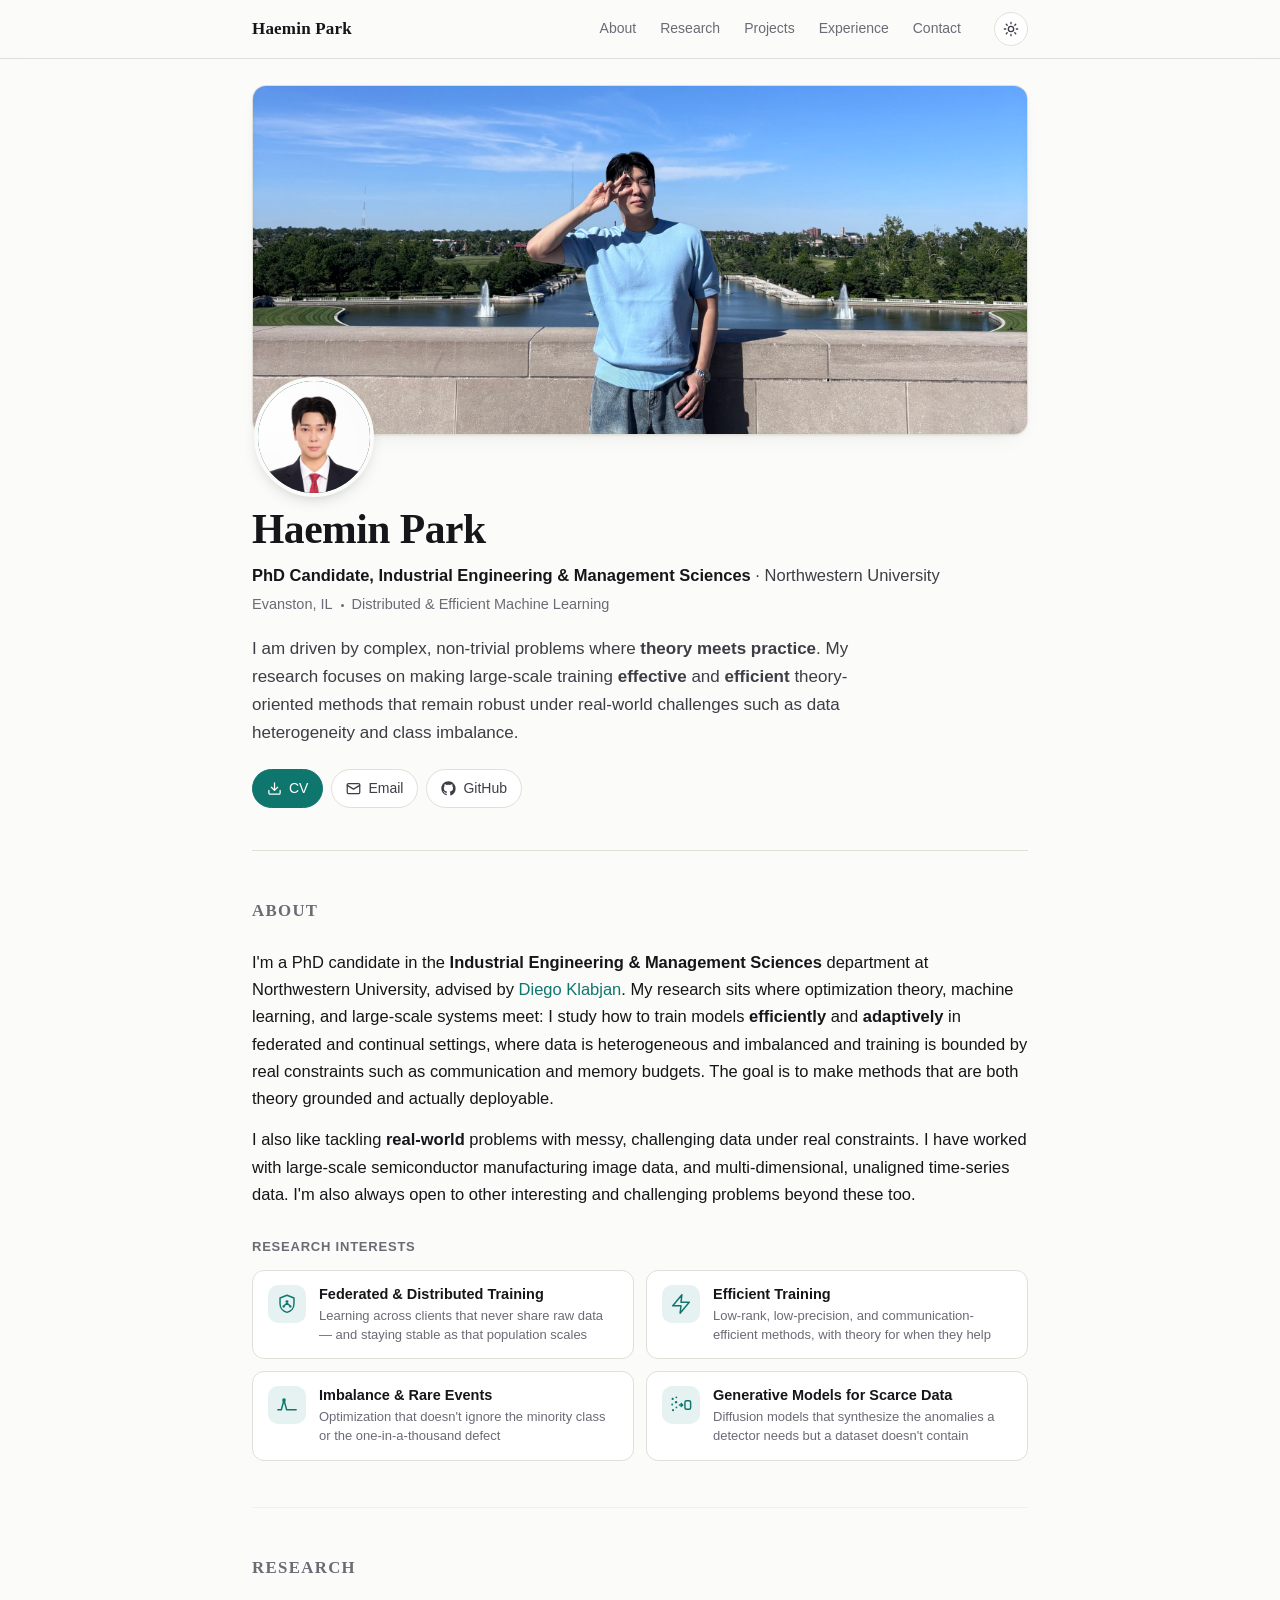
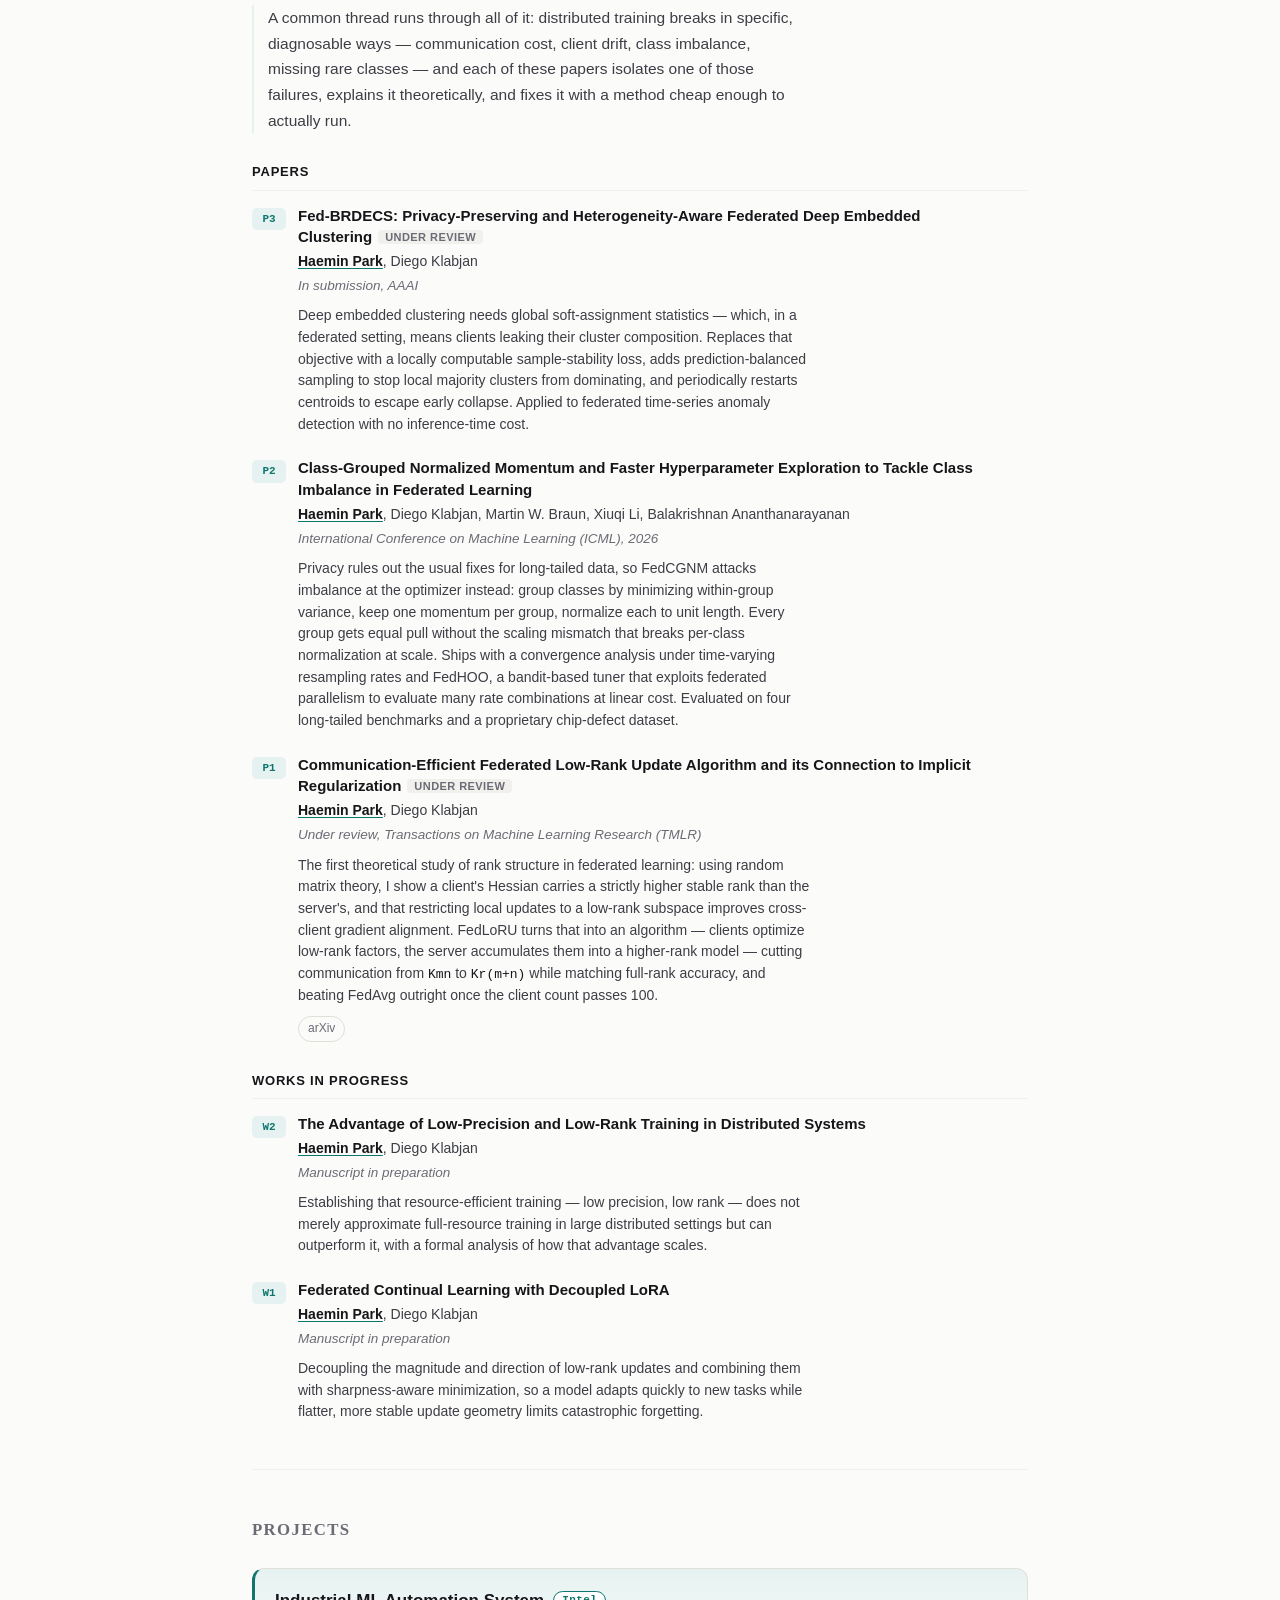
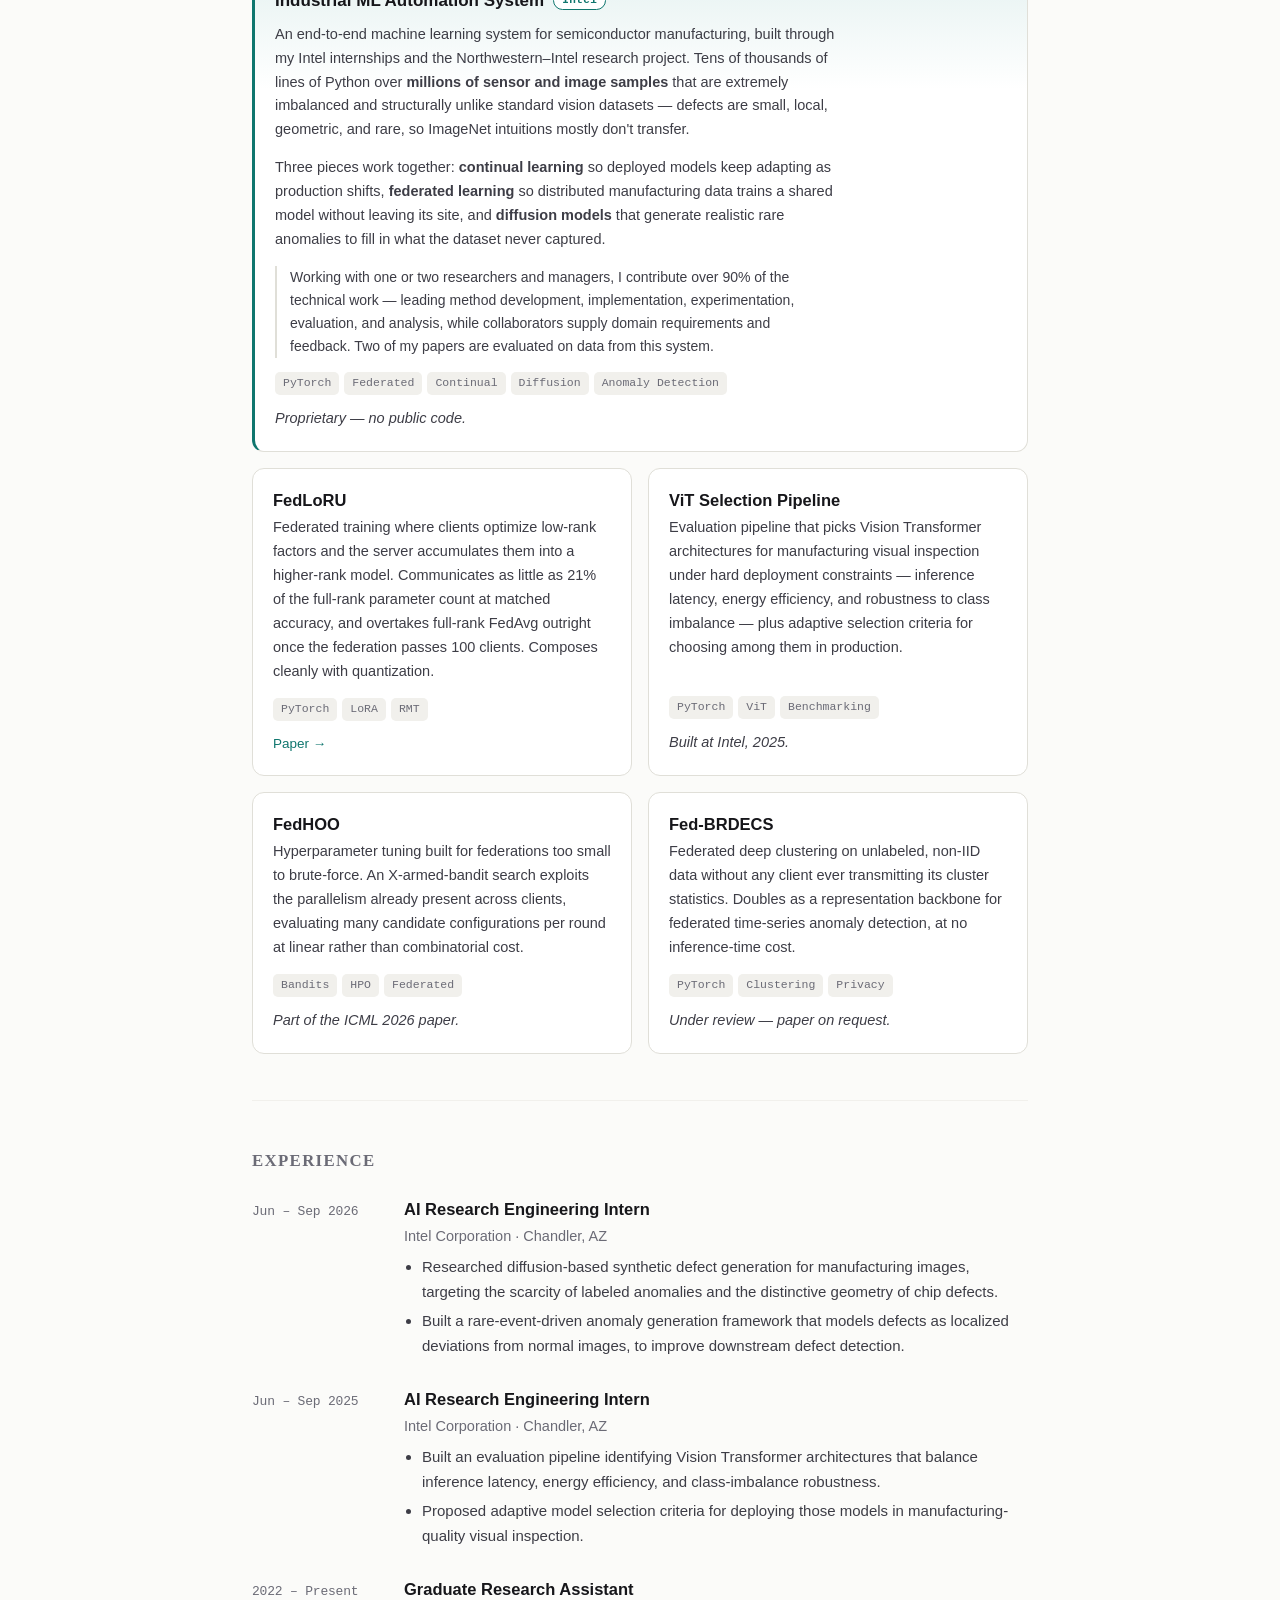
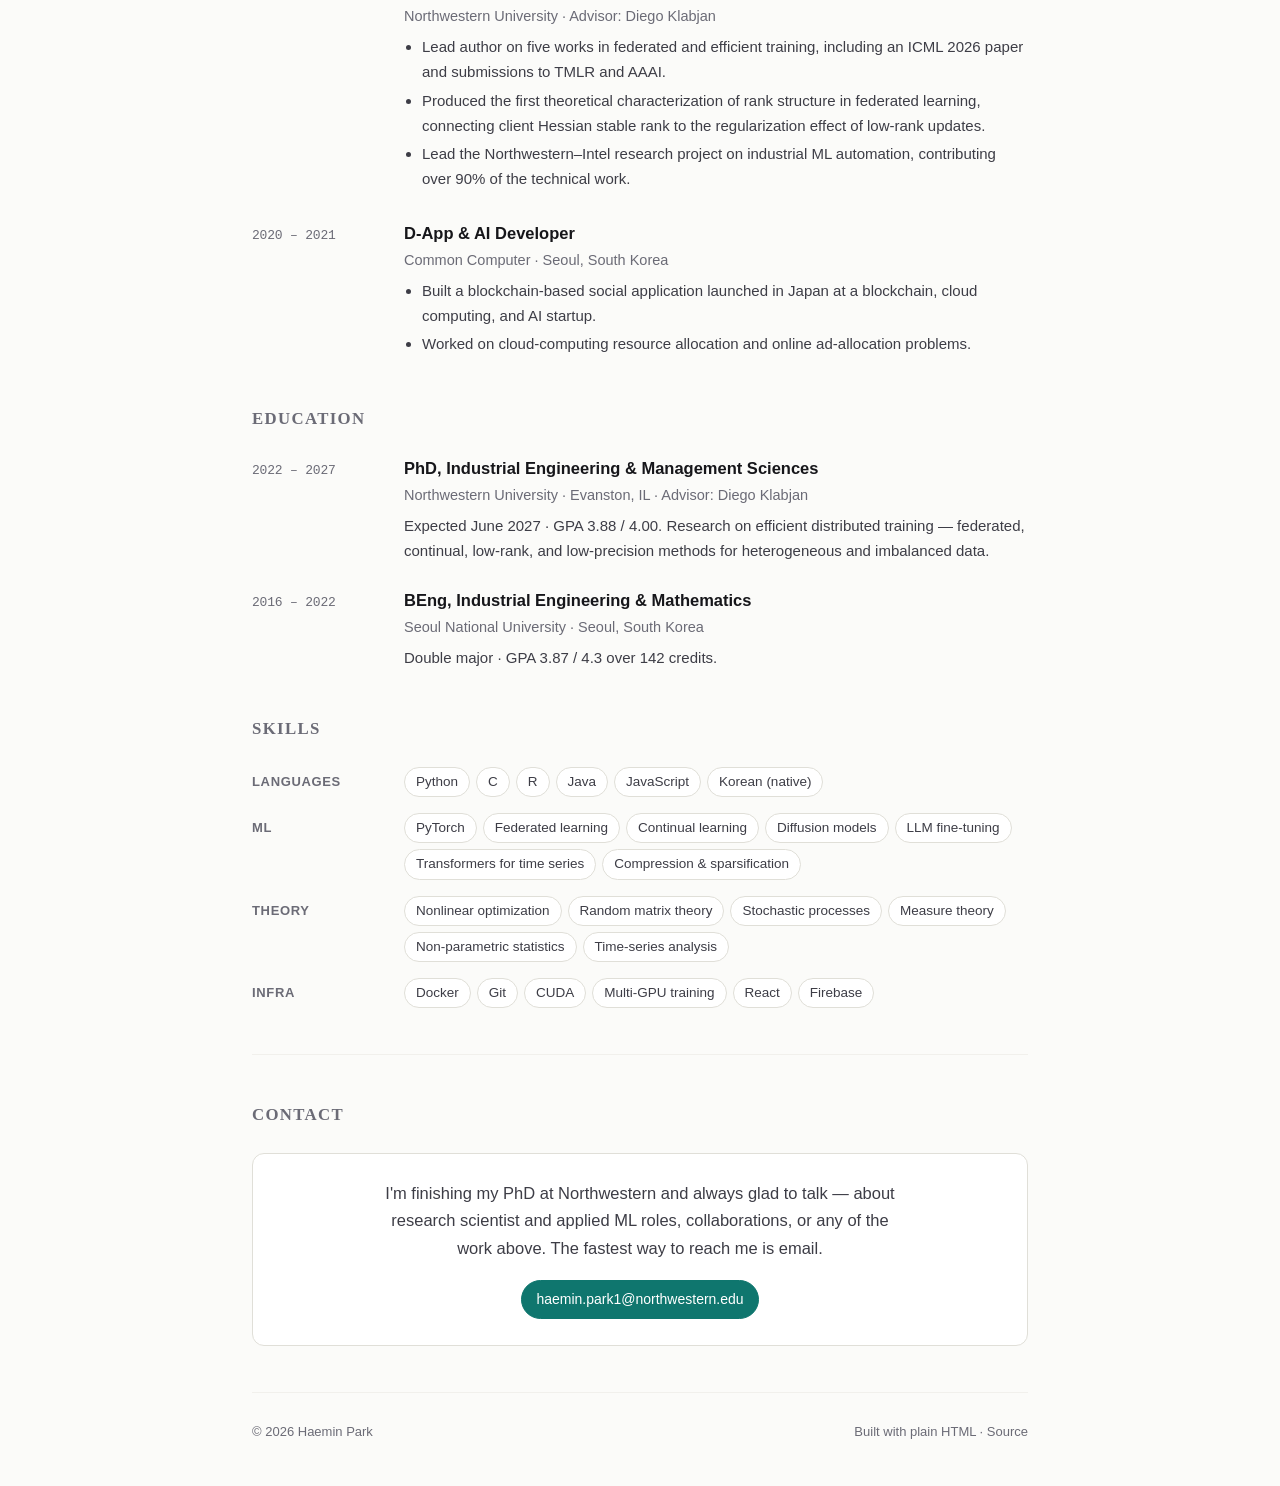
==== commit 04388112: "update" ====
--- a/index.html
+++ b/index.html
@@ -7,18 +7,19 @@
 <!-- ============================================================
      SITE META — edit here, then run:  python build.py
      ============================================================ -->
-<title>Haemin Park — ML Researcher</title>
-<meta name="description" content="Haemin Park — PhD candidate in machine learning. Federated learning, efficient training, anomaly detection, and diffusion models.">
+<title>Haemin Park — Efficient &amp; Distributed Machine Learning</title>
+<meta name="description" content="Haemin Park — PhD candidate in Industrial Engineering &amp; Management Sciences at Northwestern University. Efficient distributed training: federated learning, low-rank optimization, class imbalance, and anomaly detection for industrial data.">
 <meta name="author" content="Haemin Park">
 
 <meta property="og:type" content="website">
-<meta property="og:title" content="Haemin Park — ML Researcher">
-<meta property="og:description" content="PhD candidate in machine learning. Federated learning, efficient training, anomaly detection, diffusion models.">
-<meta property="og:url" content="https://YOUR-USERNAME.github.io/">
-<meta property="og:image" content="https://YOUR-USERNAME.github.io/assets/banner.jpg">
+<meta property="og:title" content="Haemin Park — Efficient &amp; Distributed Machine Learning">
+<meta property="og:description" content="PhD candidate at Northwestern. Federated and continual learning, low-rank and communication-efficient training, and generative models for rare industrial defects.">
+<meta property="og:url" content="https://haempark.github.io/">
+<meta property="og:image" content="https://haempark.github.io/assets/banner.jpg">
 <meta name="twitter:card" content="summary_large_image">
 
-<link rel="icon" href="data:image/svg+xml,%3Csvg xmlns='http://www.w3.org/2000/svg' viewBox='0 0 32 32'%3E%3Crect width='32' height='32' rx='7' fill='%230f766e'/%3E%3Ctext x='16' y='22' font-family='Georgia,serif' font-size='16' fill='white' text-anchor='middle'%3EHL%3C/text%3E%3C/svg%3E">
+<link rel="canonical" href="https://haempark.github.io/">
+<link rel="icon" href="data:image/svg+xml,%3Csvg xmlns='http://www.w3.org/2000/svg' viewBox='0 0 32 32'%3E%3Crect width='32' height='32' rx='7' fill='%230f766e'/%3E%3Ctext x='16' y='22' font-family='Georgia,serif' font-size='16' fill='white' text-anchor='middle'%3EHP%3C/text%3E%3C/svg%3E">
 
 <style>
 /* ---------- styles/01-tokens.css ---------- */
@@ -181,7 +182,7 @@
   width:100%;
   height:100%;
   object-fit:cover;
-  object-position: center 80%;
+  object-position: center 67%;
 }
 html[data-theme="dark"] .banner img{filter:brightness(.86) saturate(.92)}
 
@@ -212,7 +213,7 @@
   display:flex;align-items:center;gap:8px;flex-wrap:wrap;
 }
 .dot{width:3px;height:3px;border-radius:50%;background:var(--muted);display:inline-block}
-.lede{font-size:17px;color:var(--ink-2);margin:0 0 22px;max-width:62ch}
+.lede{font-size:17px;color:var(--ink-2);margin:0 0 22px;max-width:65ch}
 
 @media (max-width:640px){
   .profile{padding:16px 0 34px}
@@ -259,13 +260,18 @@
 /* ============================================================
    RESEARCH — publication list
    ============================================================ */
+.research-intro{
+  font-size:15.5px;color:var(--ink-2);max-width:64ch;
+  margin:0 0 28px;padding-left:14px;border-left:2px solid var(--accent-soft);
+}
+
 .pub-group{margin-bottom:28px}
 .pub-group:last-child{margin-bottom:0}
 .pub-group h4{
   font-size:13px;font-weight:600;text-transform:uppercase;letter-spacing:.06em;
   color:var(--ink);margin:0 0 14px;padding-bottom:7px;border-bottom:1px solid var(--line-2);
 }
-.pub{display:grid;grid-template-columns:34px 1fr;gap:12px;margin-bottom:18px;font-size:15px}
+.pub{display:grid;grid-template-columns:34px 1fr;gap:12px;margin-bottom:22px;font-size:15px}
 .pub:last-child{margin-bottom:0}
 .pub-tag{
   font-family:var(--mono);font-size:11px;color:var(--accent);background:var(--accent-soft);
@@ -278,7 +284,12 @@
   text-decoration-color:var(--accent);text-underline-offset:2px;
 }
 .pub-venue{color:var(--muted);font-size:13.5px;font-style:italic;margin:0}
-.pub-links{display:flex;flex-wrap:wrap;gap:6px;margin-top:7px}
+.pub-note{
+  font-size:14px;color:var(--ink-2);line-height:1.55;
+  margin:8px 0 0;max-width:66ch;
+}
+.pub-note em{color:var(--ink);font-family:var(--mono);font-size:13px;font-style:normal}
+.pub-links{display:flex;flex-wrap:wrap;gap:6px;margin-top:9px}
 .chip{
   font-size:12px;padding:2px 9px;border-radius:99px;border:1px solid var(--line);
   color:var(--muted);transition:border-color .15s,color .15s;
@@ -290,9 +301,14 @@
   vertical-align:1px;white-space:nowrap;
 }
 
+@media (max-width:640px){
+  .pub{grid-template-columns:1fr;gap:0}
+  .pub-tag{display:inline-block;padding:2px 8px;margin:0 0 6px}
+}
+
 /* ---------- sections/04-projects/projects.css ---------- */
 /* ============================================================
-   PROJECTS — card grid
+   PROJECTS — one lead card, then a grid of smaller ones
    ============================================================ */
 .cards{display:grid;grid-template-columns:repeat(auto-fit,minmax(258px,1fr));gap:16px}
 .card{
@@ -301,10 +317,30 @@
   transition:border-color .18s,transform .18s,box-shadow .18s;
 }
 .card:hover{border-color:var(--accent);transform:translateY(-2px);box-shadow:var(--shadow)}
-.card p{font-size:14.5px;color:var(--ink-2);margin:0 0 14px;flex:1}
+.card p{font-size:14.5px;color:var(--ink-2);margin:0 0 14px}
+.card .tags{margin-top:auto}
 .tags{display:flex;flex-wrap:wrap;gap:5px;margin-bottom:12px}
 .tag{font-size:11.5px;font-family:var(--mono);color:var(--muted);background:var(--line-2);padding:2px 8px;border-radius:5px}
 .card-links{display:flex;gap:14px;font-size:13.5px;font-weight:500}
+.card-note{font-size:12.5px;color:var(--muted);margin:0!important;font-style:italic}
+
+/* The lead card: full width, slightly richer than the grid cards. */
+.card-lead{
+  margin-bottom:16px;
+  border-left:3px solid var(--accent);
+  background:linear-gradient(180deg, var(--accent-soft) 0%, var(--surface) 120px);
+}
+.card-lead h3{display:flex;align-items:center;gap:9px;flex-wrap:wrap;font-size:17px;margin-bottom:10px}
+.card-badge{
+  font-family:var(--mono);font-size:11px;font-weight:600;letter-spacing:.04em;
+  color:var(--accent);border:1px solid var(--accent);
+  padding:1px 8px;border-radius:99px;background:var(--surface);
+}
+.card-lead p{max-width:70ch}
+.card-lead .card-role{
+  font-size:14px;color:var(--ink-2);
+  padding-left:13px;border-left:2px solid var(--line);
+}
 
 /* ---------- sections/05-experience/experience.css ---------- */
 /* ============================================================
@@ -341,7 +377,7 @@
   background:var(--surface);border:1px solid var(--line);border-radius:var(--radius);
   padding:26px;text-align:center;
 }
-.contact-box p{color:var(--ink-2);max-width:48ch;margin:0 auto 18px}
+.contact-box p{color:var(--ink-2);max-width:56ch;margin:0 auto 18px}
 </style>
 </head>
 
@@ -375,45 +411,49 @@
 <header class="profile" id="top">
 
   <figure class="banner">
-    <img src="assets/banner.jpg" alt="The Grand Basin at Forest Park, St. Louis" loading="eager">
+    <img src="assets/banner_2.jpg" alt="The Grand Basin at Forest Park, St. Louis" loading="eager">
   </figure>
 
   <div class="profile-head">
     <div class="avatar-wrap">
-      <span class="avatar-fallback" aria-hidden="true">HL</span>
+      <span class="avatar-fallback" aria-hidden="true">HP</span>
       <img class="avatar" src="assets/photo.jpg" alt="Portrait of Haemin Park"
            onerror="this.style.display='none'">
     </div>
   </div>
 
   <h1>Haemin Park</h1>
-  <p class="role"><strong>PhD Candidate, IEMS</strong> · Northwestern University</p>
+  <p class="role"><strong>PhD Candidate, Industrial Engineering &amp; Management Sciences</strong> · Northwestern University</p>
   <p class="place">
     <span>Evanston, IL</span><span class="dot"></span>
-    <span>Machine Learning, Optimization</span><span class="dot"></span>
+    <span>Distributed &amp; Efficient Machine Learning</span>
   </p>
 
   <p class="lede">
-    I build machine learning systems that stay reliable when data is scarce, private, or
-    unevenly distributed — federated training, efficient optimization, and generative models
-    for detecting the rare cases that matter. I'm finishing my PhD and looking for research
-    scientist or applied ML roles starting in 2026.
+    I am driven by complex, non-trivial problems where <strong>theory meets practice</strong>.
+    My research focuses on making large-scale training <strong>effective</strong> and <strong>efficient</strong> theory-oriented methods 
+    that remain robust under real-world challenges such as data heterogeneity and class imbalance.
   </p>
 
   <div class="links">
-    <!-- EDIT: replace every href. Delete any button you don't want. -->
     <a class="btn btn-primary" href="assets/resume.pdf">
       <svg viewBox="0 0 24 24" fill="none" stroke="currentColor" stroke-width="2" stroke-linecap="round" stroke-linejoin="round"><path d="M21 15v4a2 2 0 01-2 2H5a2 2 0 01-2-2v-4M7 10l5 5 5-5M12 15V3"/></svg>
-      Résumé
+      CV
     </a>
-    <a class="btn" href="mailto:you@example.com">
+    <a class="btn" href="mailto:haemin.park1@northwestern.edu">
       <svg viewBox="0 0 24 24" fill="none" stroke="currentColor" stroke-width="2" stroke-linecap="round" stroke-linejoin="round"><rect x="2" y="4" width="20" height="16" rx="2"/><path d="M22 7l-10 6L2 7"/></svg>
       Email
     </a>
-    <a class="btn" href="https://github.com/YOUR-USERNAME">
+    <a class="btn" href="https://github.com/haemPark">
       <svg viewBox="0 0 24 24" fill="currentColor"><path d="M12 .5C5.7.5.5 5.7.5 12c0 5.1 3.3 9.4 7.8 10.9.6.1.8-.2.8-.6v-2c-3.2.7-3.9-1.5-3.9-1.5-.5-1.3-1.3-1.7-1.3-1.7-1-.7.1-.7.1-.7 1.1.1 1.7 1.2 1.7 1.2 1 1.8 2.7 1.3 3.4 1 .1-.7.4-1.3.7-1.6-2.6-.3-5.3-1.3-5.3-5.7 0-1.3.4-2.3 1.2-3.1-.1-.3-.5-1.5.1-3.1 0 0 1-.3 3.2 1.2a11 11 0 015.8 0C17 4.8 18 5.1 18 5.1c.6 1.6.2 2.8.1 3.1.8.8 1.2 1.8 1.2 3.1 0 4.4-2.7 5.4-5.3 5.7.4.4.8 1.1.8 2.2v3.3c0 .4.2.7.8.6 4.6-1.5 7.8-5.8 7.8-10.9C23.5 5.7 18.3.5 12 .5z"/></svg>
       GitHub
     </a>
+
+    <!-- ============================================================
+         TO ADD GOOGLE SCHOLAR: delete this comment wrapper and paste
+         your profile URL into the href. Same for LinkedIn below.
+         Left commented out so the live site never ships a dead link.
+         ============================================================
     <a class="btn" href="https://scholar.google.com/citations?user=YOUR-ID">
       <svg viewBox="0 0 24 24" fill="none" stroke="currentColor" stroke-width="2" stroke-linecap="round" stroke-linejoin="round"><path d="M22 10L12 4 2 10l10 6 10-6z"/><path d="M6 12.5V17c0 1.7 2.7 3 6 3s6-1.3 6-3v-4.5"/></svg>
       Google Scholar
@@ -422,6 +462,7 @@
       <svg viewBox="0 0 24 24" fill="currentColor"><path d="M20.4 20.4h-3.6v-5.6c0-1.3 0-3-1.9-3s-2.1 1.4-2.1 2.9v5.7H9.3V9h3.4v1.6h.1a3.8 3.8 0 013.4-1.9c3.6 0 4.3 2.4 4.3 5.5v6.2zM5.3 7.4a2.1 2.1 0 110-4.2 2.1 2.1 0 010 4.2zM7.1 20.4H3.5V9h3.6v11.4zM22.2 0H1.8C.8 0 0 .8 0 1.7v20.6c0 .9.8 1.7 1.8 1.7h20.4c1 0 1.8-.8 1.8-1.7V1.7c0-.9-.8-1.7-1.8-1.7z"/></svg>
       LinkedIn
     </a>
+    ============================================================ -->
   </div>
 
 </header>
@@ -435,17 +476,18 @@
   <h2>About</h2>
 
   <p>
-    My research sits at the intersection of <strong>distributed learning</strong> and
-    <strong>generative modeling</strong>. Real deployments rarely hand you clean, centralized,
-    balanced data — so I work on methods that learn well anyway: training across clients that
-    never share raw data, cutting the compute that training costs, and generating the rare
-    examples a detector needs but a dataset doesn't contain.
+    I'm a PhD candidate in the <strong>Industrial Engineering &amp; Management Sciences</strong>
+    department at Northwestern University, advised by
+    <a href="https://www.mccormick.northwestern.edu/research-faculty/directory/profiles/klabjan-diego.html">Diego Klabjan</a>.
+    My research sits where optimization theory, machine learning, and large-scale systems meet:
+    I study how to train models <strong>efficiently</strong> and <strong>adaptively</strong> in federated and continual settings,
+    where data is heterogeneous and imbalanced and training is bounded by real constraints such as
+    communication and memory budgets. The goal is to make methods that are both theory grounded and actually deployable.
   </p>
   <p>
-    Before Northwestern I worked on [previous role / lab], where I [one concrete accomplishment
-    with a number in it]. I care about work that ships: reproducible code, honest baselines, and
-    results that survive contact with a real dataset. Outside research I [one human detail — a
-    hobby, a language, a side project].
+    I also like tackling <strong>real-world</strong> problems with messy, challenging data under real constraints.
+    I have worked with large-scale semiconductor manufacturing image data, and multi-dimensional, 
+    unaligned time-series data. I'm also always open to other interesting and challenging problems beyond these too.
   </p>
 
   <h3 class="sub">Research interests</h3>
@@ -462,8 +504,8 @@
         </svg>
       </span>
       <div>
-        <strong>Federated Learning</strong>
-        <span>Training across decentralized clients that never share raw data</span>
+        <strong>Federated &amp; Distributed Training</strong>
+        <span>Learning across clients that never share raw data — and staying stable as that population scales</span>
       </div>
     </div>
 
@@ -475,7 +517,7 @@
       </span>
       <div>
         <strong>Efficient Training</strong>
-        <span>Getting the same accuracy for a fraction of the compute</span>
+        <span>Low-rank, low-precision, and communication-efficient methods, with theory for when they help</span>
       </div>
     </div>
 
@@ -487,8 +529,8 @@
         </svg>
       </span>
       <div>
-        <strong>Anomaly Detection</strong>
-        <span>Finding the rare failure in a sea of normal observations</span>
+        <strong>Imbalance &amp; Rare Events</strong>
+        <span>Optimization that doesn't ignore the minority class or the one-in-a-thousand defect</span>
       </div>
     </div>
 
@@ -505,8 +547,8 @@
         </svg>
       </span>
       <div>
-        <strong>Diffusion Models</strong>
-        <span>Turning noise into the data that a downstream model is missing</span>
+        <strong>Generative Models for Scarce Data</strong>
+        <span>Diffusion models that synthesize the anomalies a detector needs but a dataset doesn't contain</span>
       </div>
     </div>
 
@@ -521,95 +563,177 @@
 <section id="research" data-nav="Research">
   <h2>Research</h2>
 
+  <p class="research-intro">
+    A common thread runs through all of it: distributed training breaks in specific,
+    diagnosable ways — communication cost, client drift, class imbalance, missing rare
+    classes — and each of these papers isolates one of those failures, explains it
+    theoretically, and fixes it with a method cheap enough to actually run.
+  </p>
+
   <div class="pub-group">
-    <h4>Conference Papers</h4>
+    <h4>Papers</h4>
 
     <article class="pub">
-      <div class="pub-tag">C3</div>
-      <div>
-        <p class="pub-title">Bias-Robust Deep Embedded Clustering for Federated Settings<span class="status">Under review</span></p>
-        <p class="pub-authors"><span class="me">Haemin Park</span>, Coauthor Name, Advisor Name</p>
-        <p class="pub-venue">International Conference on Learning Representations (ICLR), 2027</p>
+      <div class="pub-tag">P3</div>
+      <div>
+        <p class="pub-title">Fed-BRDECS: Privacy-Preserving and Heterogeneity-Aware Federated Deep Embedded Clustering<span class="status">Under review</span></p>
+        <p class="pub-authors"><span class="me">Haemin Park</span>, Diego Klabjan</p>
+        <p class="pub-venue">In submission, AAAI</p>
+        <p class="pub-note">
+          Deep embedded clustering needs global soft-assignment statistics — which, in a federated
+          setting, means clients leaking their cluster composition. Replaces that objective with a
+          locally computable sample-stability loss, adds prediction-balanced sampling to stop local
+          majority clusters from dominating, and periodically restarts centroids to escape early
+          collapse. Applied to federated time-series anomaly detection with no inference-time cost.
+        </p>
+      </div>
+    </article>
+
+    <article class="pub">
+      <div class="pub-tag">P2</div>
+      <div>
+        <p class="pub-title">Class-Grouped Normalized Momentum and Faster Hyperparameter Exploration to Tackle Class Imbalance in Federated Learning</p>
+        <p class="pub-authors"><span class="me">Haemin Park</span>, Diego Klabjan, Martin W. Braun, Xiuqi Li, Balakrishnan Ananthanarayanan</p>
+        <p class="pub-venue">International Conference on Machine Learning (ICML), 2026</p>
+        <p class="pub-note">
+          Privacy rules out the usual fixes for long-tailed data, so FedCGNM attacks imbalance at the
+          optimizer instead: group classes by minimizing within-group variance, keep one momentum per
+          group, normalize each to unit length. Every group gets equal pull without the scaling
+          mismatch that breaks per-class normalization at scale. Ships with a convergence analysis
+          under time-varying resampling rates and FedHOO, a bandit-based tuner that exploits
+          federated parallelism to evaluate many rate combinations at linear cost. Evaluated on four
+          long-tailed benchmarks and a proprietary chip-defect dataset.
+        </p>
+      </div>
+    </article>
+
+    <article class="pub">
+      <div class="pub-tag">P1</div>
+      <div>
+        <p class="pub-title">Communication-Efficient Federated Low-Rank Update Algorithm and its Connection to Implicit Regularization<span class="status">Under review</span></p>
+        <p class="pub-authors"><span class="me">Haemin Park</span>, Diego Klabjan</p>
+        <p class="pub-venue">Under review, Transactions on Machine Learning Research (TMLR)</p>
+        <p class="pub-note">
+          The first theoretical study of rank structure in federated learning: using random matrix
+          theory, I show a client's Hessian carries a strictly higher stable rank than the server's,
+          and that restricting local updates to a low-rank subspace improves cross-client gradient
+          alignment. FedLoRU turns that into an algorithm — clients optimize low-rank factors, the
+          server accumulates them into a higher-rank model — cutting communication from
+          <em>Kmn</em> to <em>Kr(m+n)</em> while matching full-rank accuracy, and beating FedAvg
+          outright once the client count passes 100.
+        </p>
         <div class="pub-links">
-          <a class="chip" href="#">PDF</a>
-          <a class="chip" href="#">arXiv</a>
-          <a class="chip" href="#">Code</a>
+          <a class="chip" href="https://arxiv.org/abs/2409.12371">arXiv</a>
         </div>
       </div>
     </article>
+  </div>
+
+  <div class="pub-group">
+    <h4>Works in Progress</h4>
 
     <article class="pub">
-      <div class="pub-tag">C2</div>
-      <div>
-        <p class="pub-title">Dual-Branch Diffusion for Few-Shot Industrial Anomaly Synthesis</p>
-        <p class="pub-authors">Coauthor Name, <span class="me">Haemin Park</span>, Advisor Name</p>
-        <p class="pub-venue">International Conference on Machine Learning (ICML), 2026</p>
-        <div class="pub-links">
-          <a class="chip" href="#">PDF</a>
-          <a class="chip" href="#">Poster</a>
-          <a class="chip" href="#">Code</a>
-        </div>
+      <div class="pub-tag">W2</div>
+      <div>
+        <p class="pub-title">The Advantage of Low-Precision and Low-Rank Training in Distributed Systems</p>
+        <p class="pub-authors"><span class="me">Haemin Park</span>, Diego Klabjan</p>
+        <p class="pub-venue">Manuscript in preparation</p>
+        <p class="pub-note">
+          Establishing that resource-efficient training — low precision, low rank — does not merely
+          approximate full-resource training in large distributed settings but can outperform it,
+          with a formal analysis of how that advantage scales.
+        </p>
       </div>
     </article>
 
     <article class="pub">
-      <div class="pub-tag">C1</div>
-      <div>
-        <p class="pub-title">Heterogeneity-Aware Aggregation for Federated Clustering</p>
-        <p class="pub-authors"><span class="me">Haemin Park</span>, Advisor Name</p>
-        <p class="pub-venue">IEEE International Conference on Data Mining (ICDM), 2025</p>
-        <div class="pub-links">
-          <a class="chip" href="#">PDF</a>
-          <a class="chip" href="#">DOI</a>
-        </div>
+      <div class="pub-tag">W1</div>
+      <div>
+        <p class="pub-title">Federated Continual Learning with Decoupled LoRA</p>
+        <p class="pub-authors"><span class="me">Haemin Park</span>, Diego Klabjan</p>
+        <p class="pub-venue">Manuscript in preparation</p>
+        <p class="pub-note">
+          Decoupling the magnitude and direction of low-rank updates and combining them with
+          sharpness-aware minimization, so a model adapts quickly to new tasks while flatter,
+          more stable update geometry limits catastrophic forgetting.
+        </p>
       </div>
     </article>
   </div>
-
-  <div class="pub-group">
-    <h4>Journal Articles</h4>
-    <article class="pub">
-      <div class="pub-tag">J1</div>
-      <div>
-        <p class="pub-title">A Survey of Privacy-Preserving Clustering Methods</p>
-        <p class="pub-authors"><span class="me">Haemin Park</span>, Coauthor Name</p>
-        <p class="pub-venue">ACM Computing Surveys, 2025</p>
-        <div class="pub-links"><a class="chip" href="#">DOI</a></div>
-      </div>
-    </article>
-  </div>
 </section>
 
 
 <!-- ============================================================
-     PROJECTS — 3 to 6 cards. Every card should have a real link.
+     PROJECTS — 3 to 6 cards. The Intel system deliberately has no
+     code link; it's proprietary. The rest point at papers.
      ============================================================ -->
 <section id="projects" data-nav="Projects">
   <h2>Projects</h2>
+
+  <article class="card card-lead">
+    <h3>Industrial ML Automation System <span class="card-badge">Intel</span></h3>
+    <p>
+      An end-to-end machine learning system for semiconductor manufacturing, built through my
+      Intel internships and the Northwestern–Intel research project. Tens of thousands of lines
+      of Python over <strong>millions of sensor and image samples</strong> that are extremely
+      imbalanced and structurally unlike standard vision datasets — defects are small, local,
+      geometric, and rare, so ImageNet intuitions mostly don't transfer.
+    </p>
+    <p>
+      Three pieces work together: <strong>continual learning</strong> so deployed models keep
+      adapting as production shifts, <strong>federated learning</strong> so distributed
+      manufacturing data trains a shared model without leaving its site, and
+      <strong>diffusion models</strong> that generate realistic rare anomalies to fill in what
+      the dataset never captured.
+    </p>
+    <p class="card-role">
+      Working with one or two researchers and managers, I contribute over 90% of the technical
+      work — leading method development, implementation, experimentation, evaluation, and
+      analysis, while collaborators supply domain requirements and feedback. Two of my papers
+      are evaluated on data from this system.
+    </p>
+    <div class="tags"><span class="tag">PyTorch</span><span class="tag">Federated</span><span class="tag">Continual</span><span class="tag">Diffusion</span><span class="tag">Anomaly Detection</span></div>
+    <p class="card-note">Proprietary — no public code.</p>
+  </article>
+
   <div class="cards">
 
     <article class="card">
-      <h3>DualAnoDiff</h3>
-      <p>Diffusion pipeline that generates paired defect images and pixel-level masks from as few
-         as five real samples, lifting downstream segmentation IoU by 12 points on MVTec-AD.</p>
-      <div class="tags"><span class="tag">PyTorch</span><span class="tag">Diffusion</span><span class="tag">CV</span></div>
-      <div class="card-links"><a href="#">Code →</a><a href="#">Paper →</a></div>
+      <h3>FedLoRU</h3>
+      <p>Federated training where clients optimize low-rank factors and the server accumulates
+         them into a higher-rank model. Communicates as little as 21% of the full-rank parameter
+         count at matched accuracy, and overtakes full-rank FedAvg outright once the federation
+         passes 100 clients. Composes cleanly with quantization.</p>
+      <div class="tags"><span class="tag">PyTorch</span><span class="tag">LoRA</span><span class="tag">RMT</span></div>
+      <div class="card-links"><a href="https://arxiv.org/abs/2409.12371">Paper →</a></div>
     </article>
 
     <article class="card">
-      <h3>FedCluster Benchmark</h3>
-      <p>Reproducible benchmark comparing seven federated clustering methods across controlled
-         non-IID splits. One command reproduces every table in the paper.</p>
-      <div class="tags"><span class="tag">Python</span><span class="tag">Federated</span><span class="tag">Benchmark</span></div>
-      <div class="card-links"><a href="#">Code →</a><a href="#">Docs →</a></div>
+      <h3>ViT Selection Pipeline</h3>
+      <p>Evaluation pipeline that picks Vision Transformer architectures for manufacturing
+         visual inspection under hard deployment constraints — inference latency, energy
+         efficiency, and robustness to class imbalance — plus adaptive selection criteria for
+         choosing among them in production.</p>
+      <div class="tags"><span class="tag">PyTorch</span><span class="tag">ViT</span><span class="tag">Benchmarking</span></div>
+      <p class="card-note">Built at Intel, 2025.</p>
     </article>
 
     <article class="card">
-      <h3>[Third Project]</h3>
-      <p>One or two sentences. Lead with what it does and the outcome — a number, a benchmark, a
-         user count — not the tech stack. The stack goes in the tags below.</p>
-      <div class="tags"><span class="tag">Tag</span><span class="tag">Tag</span></div>
-      <div class="card-links"><a href="#">Code →</a><a href="#">Demo →</a></div>
+      <h3>FedHOO</h3>
+      <p>Hyperparameter tuning built for federations too small to brute-force. An X-armed-bandit
+         search exploits the parallelism already present across clients, evaluating many
+         candidate configurations per round at linear rather than combinatorial cost.</p>
+      <div class="tags"><span class="tag">Bandits</span><span class="tag">HPO</span><span class="tag">Federated</span></div>
+      <p class="card-note">Part of the ICML 2026 paper.</p>
+    </article>
+
+    <article class="card">
+      <h3>Fed-BRDECS</h3>
+      <p>Federated deep clustering on unlabeled, non-IID data without any client ever
+         transmitting its cluster statistics. Doubles as a representation backbone for
+         federated time-series anomaly detection, at no inference-time cost.</p>
+      <div class="tags"><span class="tag">PyTorch</span><span class="tag">Clustering</span><span class="tag">Privacy</span></div>
+      <p class="card-note">Under review — paper on request.</p>
     </article>
 
   </div>
@@ -625,28 +749,66 @@
   <div class="tl">
 
     <div class="tl-item">
-      <div class="tl-when">2026 — 2026</div>
-      <div>
-        <h3>Research Intern</h3>
-        <p class="tl-where">[Company], [City]</p>
+      <div class="tl-when">Jun – Sep 2026</div>
+      <div>
+        <h3>AI Research Engineering Intern</h3>
+        <p class="tl-where">Intel Corporation · Chandler, AZ</p>
         <div class="tl-body">
           <ul>
-            <li>Built [thing] that improved [metric] by [X%] over the production baseline.</li>
-            <li>Shipped [artifact] now used by [team / N engineers].</li>
+            <li>Researched diffusion-based synthetic defect generation for manufacturing images,
+                targeting the scarcity of labeled anomalies and the distinctive geometry of chip defects.</li>
+            <li>Built a rare-event-driven anomaly generation framework that models defects as
+                localized deviations from normal images, to improve downstream defect detection.</li>
           </ul>
         </div>
       </div>
     </div>
 
     <div class="tl-item">
-      <div class="tl-when">2022 — Present</div>
-      <div>
-        <h3>Graduate Research Assistant</h3>
-        <p class="tl-where">Northwestern University · [Lab Name]</p>
+      <div class="tl-when">Jun – Sep 2025</div>
+      <div>
+        <h3>AI Research Engineering Intern</h3>
+        <p class="tl-where">Intel Corporation · Chandler, AZ</p>
         <div class="tl-body">
           <ul>
-            <li>Lead author on [N] papers in federated learning and generative modeling.</li>
-            <li>Mentored [N] undergraduate researchers; [outcome].</li>
+            <li>Built an evaluation pipeline identifying Vision Transformer architectures that
+                balance inference latency, energy efficiency, and class-imbalance robustness.</li>
+            <li>Proposed adaptive model selection criteria for deploying those models in
+                manufacturing-quality visual inspection.</li>
+          </ul>
+        </div>
+      </div>
+    </div>
+
+    <div class="tl-item">
+      <div class="tl-when">2022 – Present</div>
+      <div>
+        <h3>Graduate Research Assistant</h3>
+        <p class="tl-where">Northwestern University · Advisor: Diego Klabjan</p>
+        <div class="tl-body">
+          <ul>
+            <li>Lead author on five works in federated and efficient training, including an ICML 2026
+                paper and submissions to TMLR and AAAI.</li>
+            <li>Produced the first theoretical characterization of rank structure in federated
+                learning, connecting client Hessian stable rank to the regularization effect of
+                low-rank updates.</li>
+            <li>Lead the Northwestern–Intel research project on industrial ML automation,
+                contributing over 90% of the technical work.</li>
+          </ul>
+        </div>
+      </div>
+    </div>
+
+    <div class="tl-item">
+      <div class="tl-when">2020 – 2021</div>
+      <div>
+        <h3>D-App &amp; AI Developer</h3>
+        <p class="tl-where">Common Computer · Seoul, South Korea</p>
+        <div class="tl-body">
+          <ul>
+            <li>Built a blockchain-based social application launched in Japan at a blockchain,
+                cloud computing, and AI startup.</li>
+            <li>Worked on cloud-computing resource allocation and online ad-allocation problems.</li>
           </ul>
         </div>
       </div>
@@ -657,19 +819,21 @@
   <h2 class="tl-heading">Education</h2>
   <div class="tl">
     <div class="tl-item">
-      <div class="tl-when">2022 — 2027</div>
-      <div>
-        <h3>PhD, Computer Science</h3>
-        <p class="tl-where">Northwestern University · Advisor: [Prof. Name]</p>
-        <p class="tl-body">Thesis: <em>[Working title]</em></p>
+      <div class="tl-when">2022 – 2027</div>
+      <div>
+        <h3>PhD, Industrial Engineering &amp; Management Sciences</h3>
+        <p class="tl-where">Northwestern University · Evanston, IL · Advisor: Diego Klabjan</p>
+        <p class="tl-body">Expected June 2027 · GPA 3.88 / 4.00. Research on efficient distributed
+           training — federated, continual, low-rank, and low-precision methods for heterogeneous
+           and imbalanced data.</p>
       </div>
     </div>
     <div class="tl-item">
-      <div class="tl-when">2018 — 2022</div>
-      <div>
-        <h3>BS, [Major]</h3>
-        <p class="tl-where">[University], [City]</p>
-        <p class="tl-body">[Honors, GPA if strong, or a notable thesis.]</p>
+      <div class="tl-when">2016 – 2022</div>
+      <div>
+        <h3>BEng, Industrial Engineering &amp; Mathematics</h3>
+        <p class="tl-where">Seoul National University · Seoul, South Korea</p>
+        <p class="tl-body">Double major · GPA 3.87 / 4.3 over 142 credits.</p>
       </div>
     </div>
   </div>
@@ -678,15 +842,19 @@
   <div class="skills">
     <div class="skill-row">
       <div class="skill-label">Languages</div>
-      <div class="skill-items"><span>Python</span><span>C++</span><span>SQL</span><span>Bash</span><span>Korean (native)</span></div>
+      <div class="skill-items"><span>Python</span><span>C</span><span>R</span><span>Java</span><span>JavaScript</span><span>Korean (native)</span></div>
     </div>
     <div class="skill-row">
       <div class="skill-label">ML</div>
-      <div class="skill-items"><span>PyTorch</span><span>JAX</span><span>Hugging Face</span><span>scikit-learn</span><span>Diffusion models</span><span>Federated learning</span></div>
+      <div class="skill-items"><span>PyTorch</span><span>Federated learning</span><span>Continual learning</span><span>Diffusion models</span><span>LLM fine-tuning</span><span>Transformers for time series</span><span>Compression &amp; sparsification</span></div>
+    </div>
+    <div class="skill-row">
+      <div class="skill-label">Theory</div>
+      <div class="skill-items"><span>Nonlinear optimization</span><span>Random matrix theory</span><span>Stochastic processes</span><span>Measure theory</span><span>Non-parametric statistics</span><span>Time-series analysis</span></div>
     </div>
     <div class="skill-row">
       <div class="skill-label">Infra</div>
-      <div class="skill-items"><span>Docker</span><span>Slurm</span><span>Weights &amp; Biases</span><span>Git</span><span>AWS</span></div>
+      <div class="skill-items"><span>Docker</span><span>Git</span><span>CUDA</span><span>Multi-GPU training</span><span>React</span><span>Firebase</span></div>
     </div>
   </div>
 </section>
@@ -698,9 +866,10 @@
 <section id="contact" data-nav="Contact">
   <h2>Contact</h2>
   <div class="contact-box">
-    <p>I'm on the job market for research scientist and applied ML roles starting in 2026.
-       Happy to talk about collaborations, papers, or anything above.</p>
-    <a class="btn btn-primary" href="mailto:you@example.com">you@example.com</a>
+    <p>I'm finishing my PhD at Northwestern and always glad to talk — about research scientist
+       and applied ML roles, collaborations, or any of the work above. The fastest way to
+       reach me is email.</p>
+    <a class="btn btn-primary" href="mailto:haemin.park1@northwestern.edu">haemin.park1@northwestern.edu</a>
   </div>
 </section>
 </div>
@@ -709,7 +878,7 @@
 <div class="wrap">
   <footer>
     <span>© <span id="year">2026</span> Haemin Park</span>
-    <span>Built with plain HTML · <a href="https://github.com/YOUR-USERNAME/YOUR-USERNAME.github.io">Source</a></span>
+    <span>Built with plain HTML · <a href="https://github.com/haemPark/haempark.github.io">Source</a></span>
   </footer>
 </div>
 
@@ -764,16 +933,23 @@
   "@context": "https://schema.org",
   "@type": "Person",
   "name": "Haemin Park",
-  "url": "https://YOUR-USERNAME.github.io/",
-  "image": "https://YOUR-USERNAME.github.io/assets/photo.jpg",
-  "jobTitle": "PhD Candidate, Computer Science",
-  "email": "mailto:you@example.com",
+  "url": "https://haempark.github.io/",
+  "image": "https://haempark.github.io/assets/photo.jpg",
+  "jobTitle": "PhD Candidate, Industrial Engineering and Management Sciences",
+  "email": "mailto:haemin.park1@northwestern.edu",
   "affiliation": { "@type": "Organization", "name": "Northwestern University" },
-  "knowsAbout": ["Federated Learning", "Efficient Training", "Anomaly Detection", "Diffusion Models"],
+  "alumniOf": { "@type": "Organization", "name": "Seoul National University" },
+  "knowsAbout": [
+    "Federated Learning",
+    "Efficient Training",
+    "Distributed Optimization",
+    "Continual Learning",
+    "Class Imbalance",
+    "Anomaly Detection",
+    "Diffusion Models"
+  ],
   "sameAs": [
-    "https://github.com/YOUR-USERNAME",
-    "https://linkedin.com/in/YOUR-HANDLE",
-    "https://scholar.google.com/citations?user=YOUR-ID"
+    "https://github.com/haemPark"
   ]
 }
 </script>
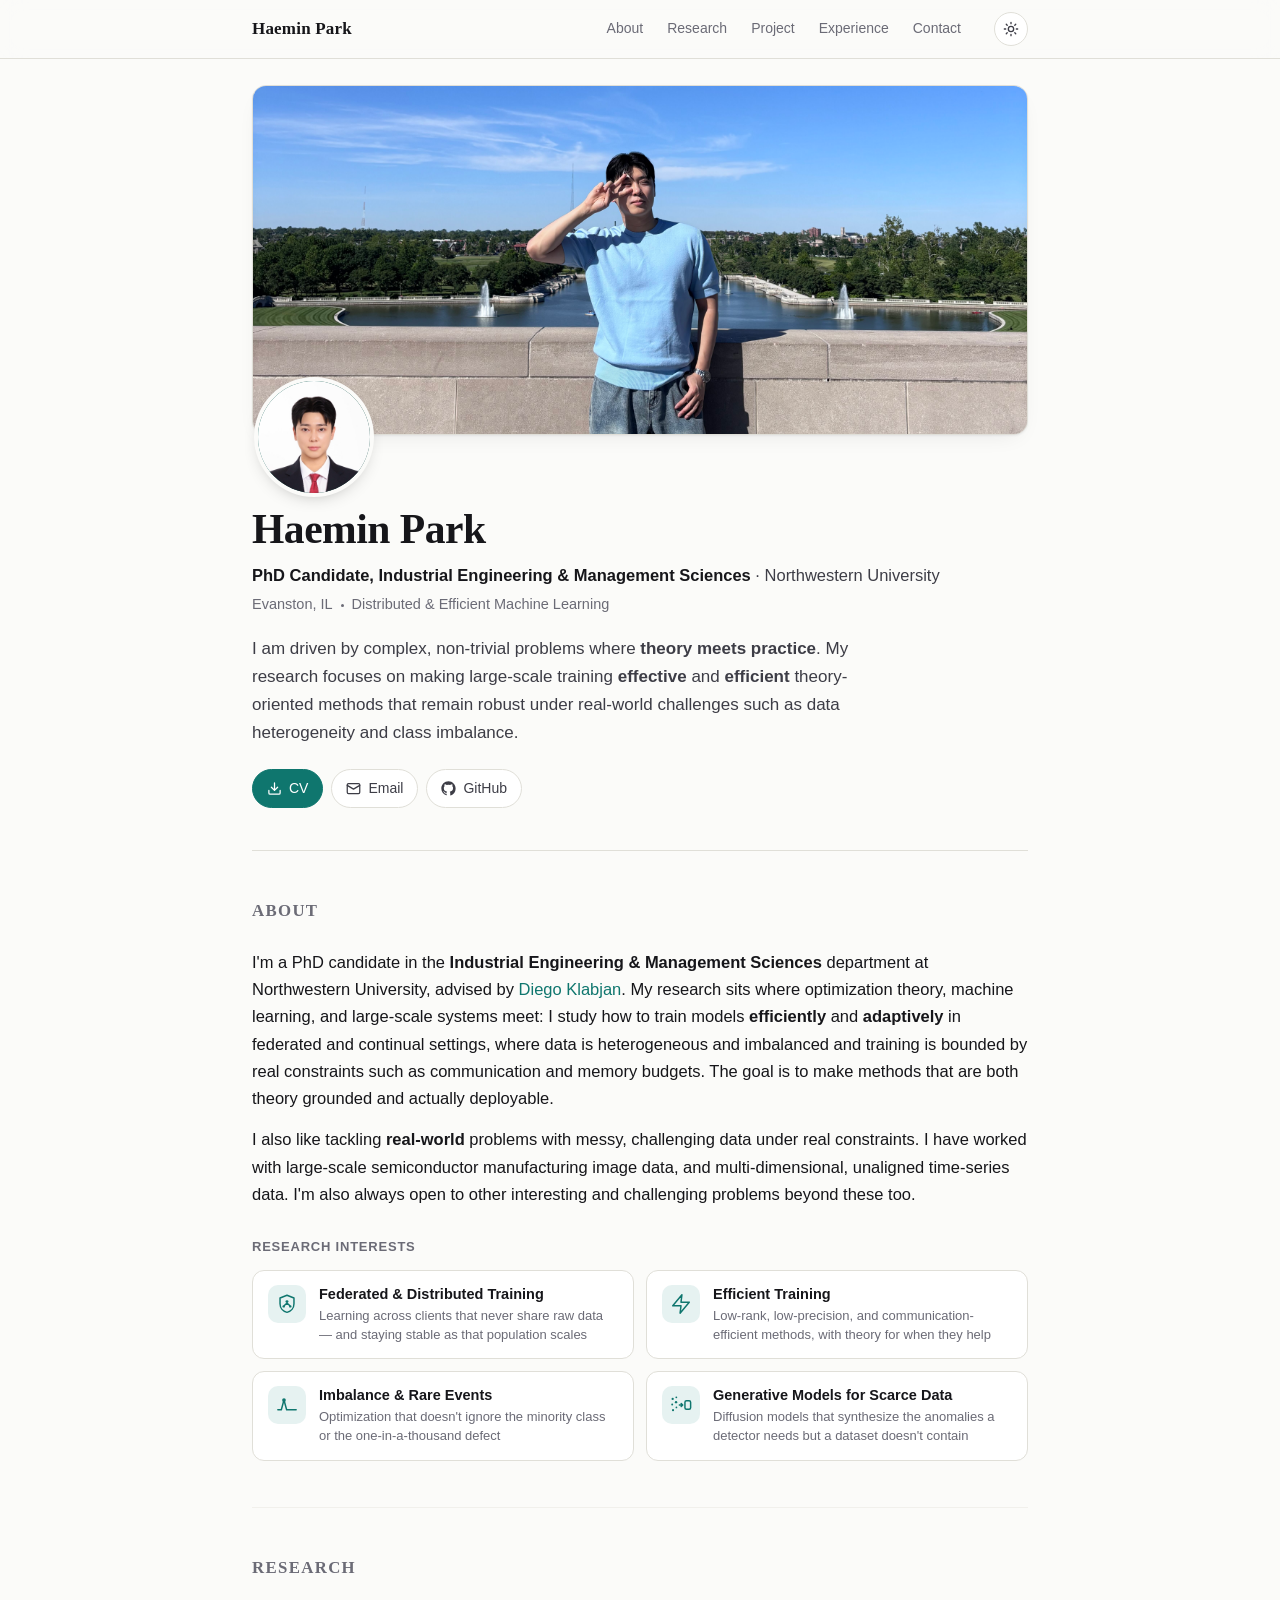
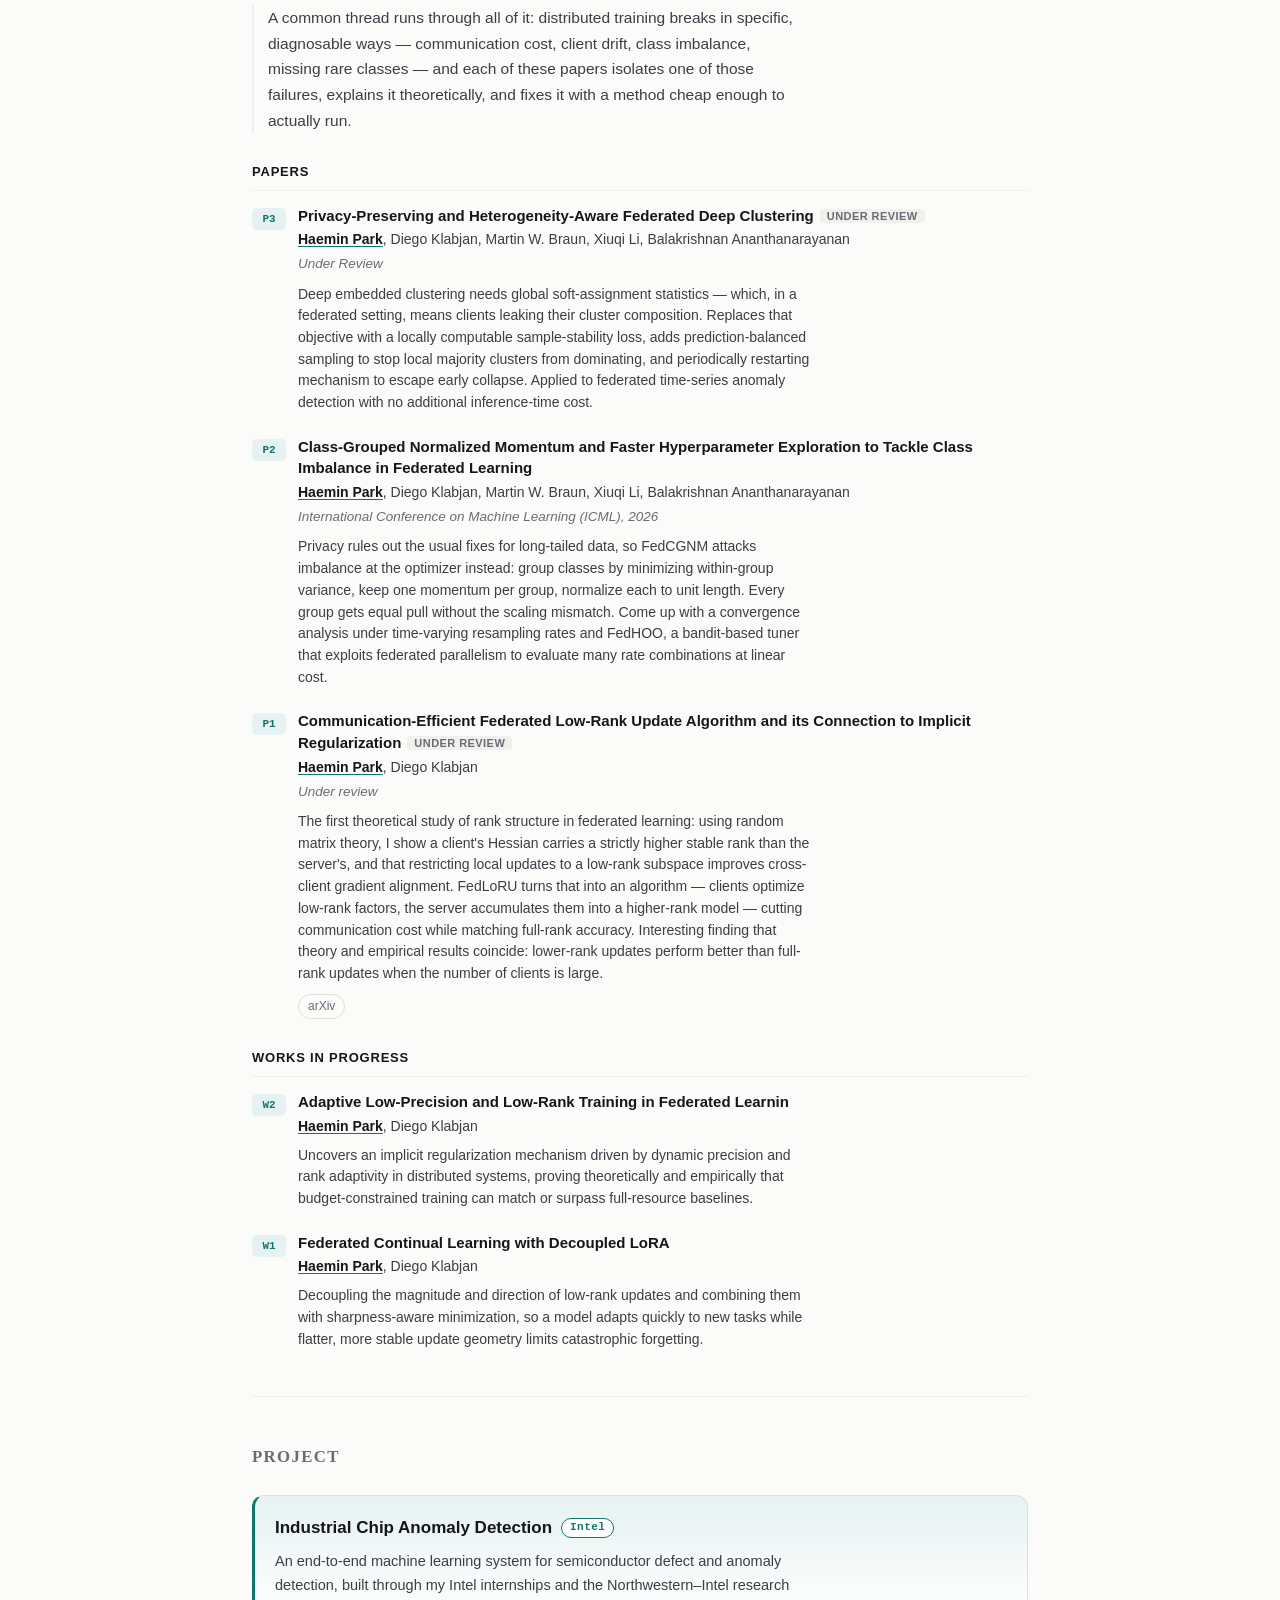
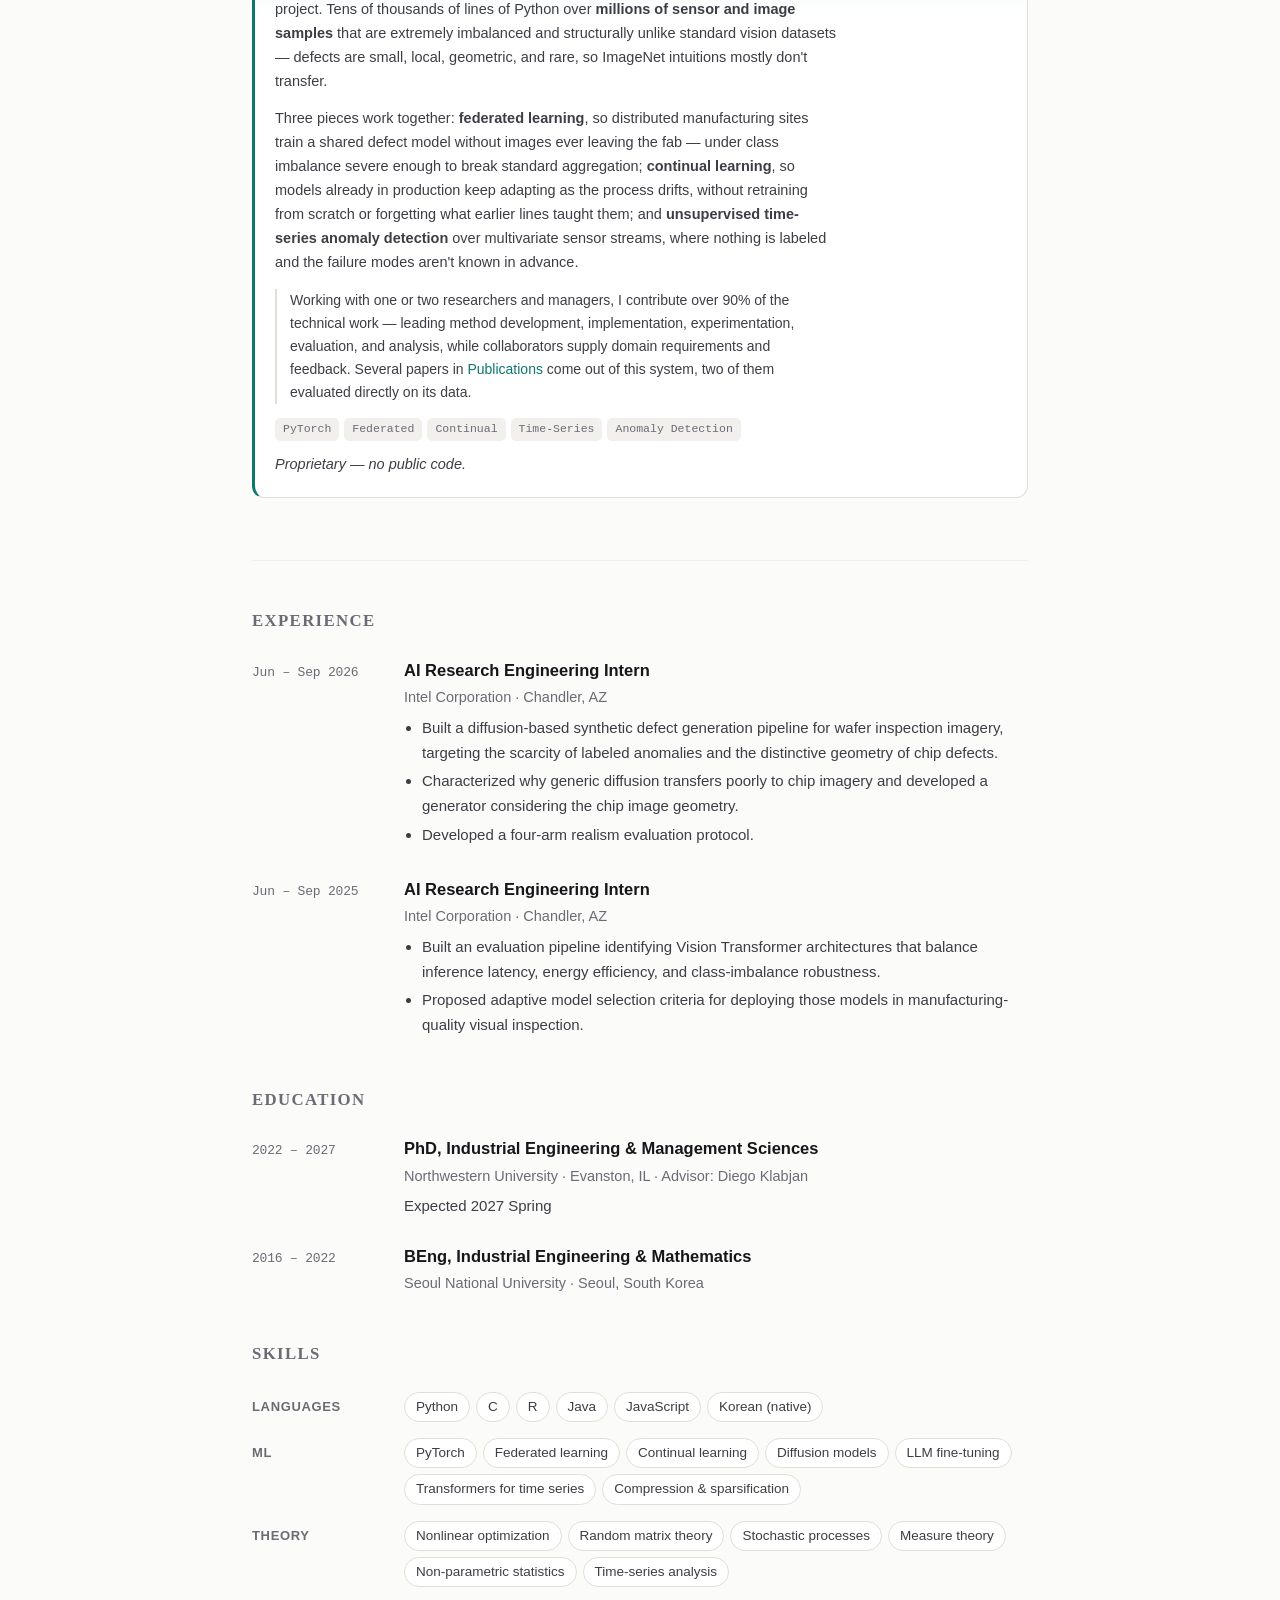
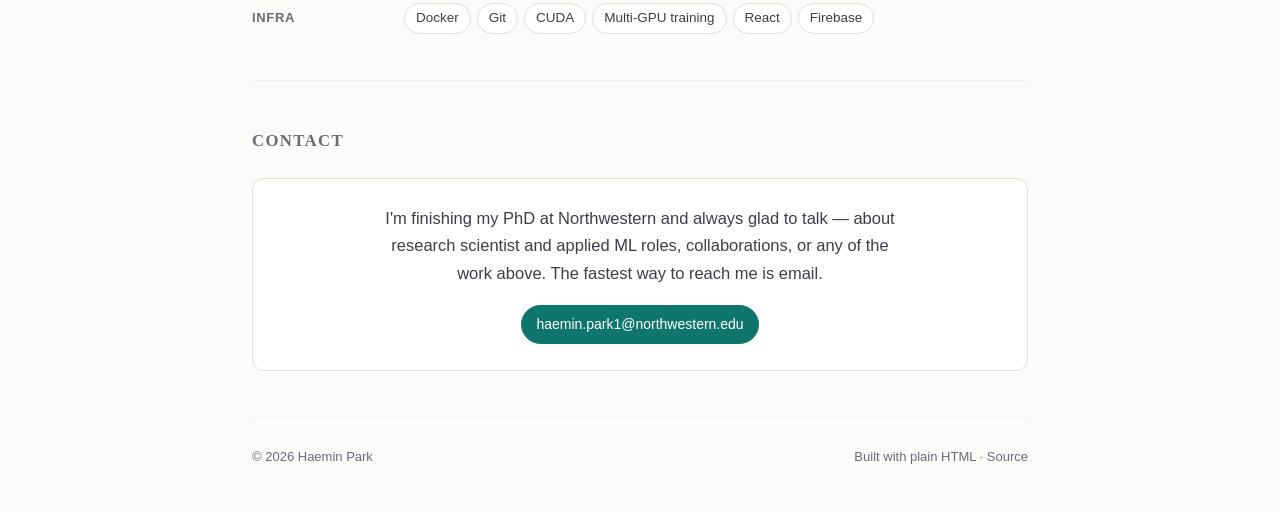
==== commit 060bdbdc: "update" ====
--- a/index.html
+++ b/index.html
@@ -390,7 +390,7 @@
     <div class="nav-links">
 <a href="#about">About</a>
 <a href="#research">Research</a>
-<a href="#projects">Projects</a>
+<a href="#projects">Project</a>
 <a href="#experience">Experience</a>
 <a href="#contact">Contact</a>
     </div>
@@ -576,15 +576,15 @@
     <article class="pub">
       <div class="pub-tag">P3</div>
       <div>
-        <p class="pub-title">Fed-BRDECS: Privacy-Preserving and Heterogeneity-Aware Federated Deep Embedded Clustering<span class="status">Under review</span></p>
-        <p class="pub-authors"><span class="me">Haemin Park</span>, Diego Klabjan</p>
-        <p class="pub-venue">In submission, AAAI</p>
+        <p class="pub-title">Privacy-Preserving and Heterogeneity-Aware Federated Deep Clustering<span class="status">Under review</span></p>
+        <p class="pub-authors"><span class="me">Haemin Park</span>, Diego Klabjan, Martin W. Braun, Xiuqi Li, Balakrishnan Ananthanarayanan</p>
+        <p class="pub-venue">Under Review</p>
         <p class="pub-note">
           Deep embedded clustering needs global soft-assignment statistics — which, in a federated
           setting, means clients leaking their cluster composition. Replaces that objective with a
           locally computable sample-stability loss, adds prediction-balanced sampling to stop local
-          majority clusters from dominating, and periodically restarts centroids to escape early
-          collapse. Applied to federated time-series anomaly detection with no inference-time cost.
+          majority clusters from dominating, and periodically restarting mechanism to escape early
+          collapse. Applied to federated time-series anomaly detection with no additional inference-time cost.
         </p>
       </div>
     </article>
@@ -599,10 +599,8 @@
           Privacy rules out the usual fixes for long-tailed data, so FedCGNM attacks imbalance at the
           optimizer instead: group classes by minimizing within-group variance, keep one momentum per
           group, normalize each to unit length. Every group gets equal pull without the scaling
-          mismatch that breaks per-class normalization at scale. Ships with a convergence analysis
-          under time-varying resampling rates and FedHOO, a bandit-based tuner that exploits
-          federated parallelism to evaluate many rate combinations at linear cost. Evaluated on four
-          long-tailed benchmarks and a proprietary chip-defect dataset.
+          mismatch. Come up with a convergence analysis under time-varying resampling rates and FedHOO, a bandit-based tuner that exploits
+          federated parallelism to evaluate many rate combinations at linear cost.
         </p>
       </div>
     </article>
@@ -612,15 +610,15 @@
       <div>
         <p class="pub-title">Communication-Efficient Federated Low-Rank Update Algorithm and its Connection to Implicit Regularization<span class="status">Under review</span></p>
         <p class="pub-authors"><span class="me">Haemin Park</span>, Diego Klabjan</p>
-        <p class="pub-venue">Under review, Transactions on Machine Learning Research (TMLR)</p>
+        <p class="pub-venue">Under review</p>
         <p class="pub-note">
           The first theoretical study of rank structure in federated learning: using random matrix
           theory, I show a client's Hessian carries a strictly higher stable rank than the server's,
           and that restricting local updates to a low-rank subspace improves cross-client gradient
           alignment. FedLoRU turns that into an algorithm — clients optimize low-rank factors, the
-          server accumulates them into a higher-rank model — cutting communication from
-          <em>Kmn</em> to <em>Kr(m+n)</em> while matching full-rank accuracy, and beating FedAvg
-          outright once the client count passes 100.
+          server accumulates them into a higher-rank model — cutting communication cost while matching full-rank accuracy.
+          Interesting finding that theory and empirical results coincide: lower-rank updates perform
+          better than full-rank updates when the number of clients is large.
         </p>
         <div class="pub-links">
           <a class="chip" href="https://arxiv.org/abs/2409.12371">arXiv</a>
@@ -635,13 +633,12 @@
     <article class="pub">
       <div class="pub-tag">W2</div>
       <div>
-        <p class="pub-title">The Advantage of Low-Precision and Low-Rank Training in Distributed Systems</p>
+        <p class="pub-title">Adaptive Low-Precision and Low-Rank Training in Federated Learnin</p>
         <p class="pub-authors"><span class="me">Haemin Park</span>, Diego Klabjan</p>
-        <p class="pub-venue">Manuscript in preparation</p>
         <p class="pub-note">
-          Establishing that resource-efficient training — low precision, low rank — does not merely
-          approximate full-resource training in large distributed settings but can outperform it,
-          with a formal analysis of how that advantage scales.
+          Uncovers an implicit regularization mechanism driven by dynamic precision and rank adaptivity 
+          in distributed systems, proving theoretically and empirically that budget-constrained training 
+          can match or surpass full-resource baselines.
         </p>
       </div>
     </article>
@@ -651,7 +648,6 @@
       <div>
         <p class="pub-title">Federated Continual Learning with Decoupled LoRA</p>
         <p class="pub-authors"><span class="me">Haemin Park</span>, Diego Klabjan</p>
-        <p class="pub-venue">Manuscript in preparation</p>
         <p class="pub-note">
           Decoupling the magnitude and direction of low-rank updates and combining them with
           sharpness-aware minimization, so a model adapts quickly to new tasks while flatter,
@@ -664,79 +660,39 @@
 
 
 <!-- ============================================================
-     PROJECTS — 3 to 6 cards. The Intel system deliberately has no
-     code link; it's proprietary. The rest point at papers.
-     ============================================================ -->
-<section id="projects" data-nav="Projects">
-  <h2>Projects</h2>
-
+ PROJECTS — one card. Proprietary system, deliberately no code
+ link. Papers from it live in the Publications section.
+ ============================================================ -->
+<section id="projects" data-nav="Project">
+  <h2>Project</h2>
   <article class="card card-lead">
-    <h3>Industrial ML Automation System <span class="card-badge">Intel</span></h3>
+    <h3>Industrial Chip Anomaly Detection <span class="card-badge">Intel</span></h3>
     <p>
-      An end-to-end machine learning system for semiconductor manufacturing, built through my
-      Intel internships and the Northwestern–Intel research project. Tens of thousands of lines
-      of Python over <strong>millions of sensor and image samples</strong> that are extremely
-      imbalanced and structurally unlike standard vision datasets — defects are small, local,
-      geometric, and rare, so ImageNet intuitions mostly don't transfer.
+      An end-to-end machine learning system for semiconductor defect and anomaly detection,
+      built through my Intel internships and the Northwestern–Intel research project. Tens of
+      thousands of lines of Python over <strong>millions of sensor and image samples</strong>
+      that are extremely imbalanced and structurally unlike standard vision datasets — defects
+      are small, local, geometric, and rare, so ImageNet intuitions mostly don't transfer.
     </p>
     <p>
-      Three pieces work together: <strong>continual learning</strong> so deployed models keep
-      adapting as production shifts, <strong>federated learning</strong> so distributed
-      manufacturing data trains a shared model without leaving its site, and
-      <strong>diffusion models</strong> that generate realistic rare anomalies to fill in what
-      the dataset never captured.
+      Three pieces work together: <strong>federated learning</strong>, so distributed
+      manufacturing sites train a shared defect model without images ever leaving the fab —
+      under class imbalance severe enough to break standard aggregation;
+      <strong>continual learning</strong>, so models already in production keep adapting as the
+      process drifts, without retraining from scratch or forgetting what earlier lines taught
+      them; and <strong>unsupervised time-series anomaly detection</strong> over multivariate
+      sensor streams, where nothing is labeled and the failure modes aren't known in advance.
     </p>
     <p class="card-role">
       Working with one or two researchers and managers, I contribute over 90% of the technical
       work — leading method development, implementation, experimentation, evaluation, and
-      analysis, while collaborators supply domain requirements and feedback. Two of my papers
-      are evaluated on data from this system.
+      analysis, while collaborators supply domain requirements and feedback. Several papers in
+      <a href="#publications">Publications</a> come out of this system, two of them evaluated
+      directly on its data.
     </p>
-    <div class="tags"><span class="tag">PyTorch</span><span class="tag">Federated</span><span class="tag">Continual</span><span class="tag">Diffusion</span><span class="tag">Anomaly Detection</span></div>
+    <div class="tags"><span class="tag">PyTorch</span><span class="tag">Federated</span><span class="tag">Continual</span><span class="tag">Time-Series</span><span class="tag">Anomaly Detection</span></div>
     <p class="card-note">Proprietary — no public code.</p>
   </article>
-
-  <div class="cards">
-
-    <article class="card">
-      <h3>FedLoRU</h3>
-      <p>Federated training where clients optimize low-rank factors and the server accumulates
-         them into a higher-rank model. Communicates as little as 21% of the full-rank parameter
-         count at matched accuracy, and overtakes full-rank FedAvg outright once the federation
-         passes 100 clients. Composes cleanly with quantization.</p>
-      <div class="tags"><span class="tag">PyTorch</span><span class="tag">LoRA</span><span class="tag">RMT</span></div>
-      <div class="card-links"><a href="https://arxiv.org/abs/2409.12371">Paper →</a></div>
-    </article>
-
-    <article class="card">
-      <h3>ViT Selection Pipeline</h3>
-      <p>Evaluation pipeline that picks Vision Transformer architectures for manufacturing
-         visual inspection under hard deployment constraints — inference latency, energy
-         efficiency, and robustness to class imbalance — plus adaptive selection criteria for
-         choosing among them in production.</p>
-      <div class="tags"><span class="tag">PyTorch</span><span class="tag">ViT</span><span class="tag">Benchmarking</span></div>
-      <p class="card-note">Built at Intel, 2025.</p>
-    </article>
-
-    <article class="card">
-      <h3>FedHOO</h3>
-      <p>Hyperparameter tuning built for federations too small to brute-force. An X-armed-bandit
-         search exploits the parallelism already present across clients, evaluating many
-         candidate configurations per round at linear rather than combinatorial cost.</p>
-      <div class="tags"><span class="tag">Bandits</span><span class="tag">HPO</span><span class="tag">Federated</span></div>
-      <p class="card-note">Part of the ICML 2026 paper.</p>
-    </article>
-
-    <article class="card">
-      <h3>Fed-BRDECS</h3>
-      <p>Federated deep clustering on unlabeled, non-IID data without any client ever
-         transmitting its cluster statistics. Doubles as a representation backbone for
-         federated time-series anomaly detection, at no inference-time cost.</p>
-      <div class="tags"><span class="tag">PyTorch</span><span class="tag">Clustering</span><span class="tag">Privacy</span></div>
-      <p class="card-note">Under review — paper on request.</p>
-    </article>
-
-  </div>
 </section>
 
 
@@ -755,10 +711,11 @@
         <p class="tl-where">Intel Corporation · Chandler, AZ</p>
         <div class="tl-body">
           <ul>
-            <li>Researched diffusion-based synthetic defect generation for manufacturing images,
+            <li>Built a diffusion-based synthetic defect generation pipeline for wafer inspection imagery,
                 targeting the scarcity of labeled anomalies and the distinctive geometry of chip defects.</li>
-            <li>Built a rare-event-driven anomaly generation framework that models defects as
-                localized deviations from normal images, to improve downstream defect detection.</li>
+            <li>Characterized why generic diffusion transfers poorly to chip imagery and developed a generator
+                considering the chip image geometry.</li>
+            <li>Developed a four-arm realism evaluation protocol.</li>
           </ul>
         </div>
       </div>
@@ -779,26 +736,7 @@
         </div>
       </div>
     </div>
-
-    <div class="tl-item">
-      <div class="tl-when">2022 – Present</div>
-      <div>
-        <h3>Graduate Research Assistant</h3>
-        <p class="tl-where">Northwestern University · Advisor: Diego Klabjan</p>
-        <div class="tl-body">
-          <ul>
-            <li>Lead author on five works in federated and efficient training, including an ICML 2026
-                paper and submissions to TMLR and AAAI.</li>
-            <li>Produced the first theoretical characterization of rank structure in federated
-                learning, connecting client Hessian stable rank to the regularization effect of
-                low-rank updates.</li>
-            <li>Lead the Northwestern–Intel research project on industrial ML automation,
-                contributing over 90% of the technical work.</li>
-          </ul>
-        </div>
-      </div>
-    </div>
-
+<!-- 
     <div class="tl-item">
       <div class="tl-when">2020 – 2021</div>
       <div>
@@ -806,13 +744,12 @@
         <p class="tl-where">Common Computer · Seoul, South Korea</p>
         <div class="tl-body">
           <ul>
-            <li>Built a blockchain-based social application launched in Japan at a blockchain,
-                cloud computing, and AI startup.</li>
+            <li>Built a blockchain-based social application at a blockchain, cloud computing, and AI startup.</li>
             <li>Worked on cloud-computing resource allocation and online ad-allocation problems.</li>
           </ul>
         </div>
       </div>
-    </div>
+    </div> -->
 
   </div>
 
@@ -823,9 +760,7 @@
       <div>
         <h3>PhD, Industrial Engineering &amp; Management Sciences</h3>
         <p class="tl-where">Northwestern University · Evanston, IL · Advisor: Diego Klabjan</p>
-        <p class="tl-body">Expected June 2027 · GPA 3.88 / 4.00. Research on efficient distributed
-           training — federated, continual, low-rank, and low-precision methods for heterogeneous
-           and imbalanced data.</p>
+        <p class="tl-body">Expected 2027 Spring</p>
       </div>
     </div>
     <div class="tl-item">
@@ -833,7 +768,6 @@
       <div>
         <h3>BEng, Industrial Engineering &amp; Mathematics</h3>
         <p class="tl-where">Seoul National University · Seoul, South Korea</p>
-        <p class="tl-body">Double major · GPA 3.87 / 4.3 over 142 credits.</p>
       </div>
     </div>
   </div>
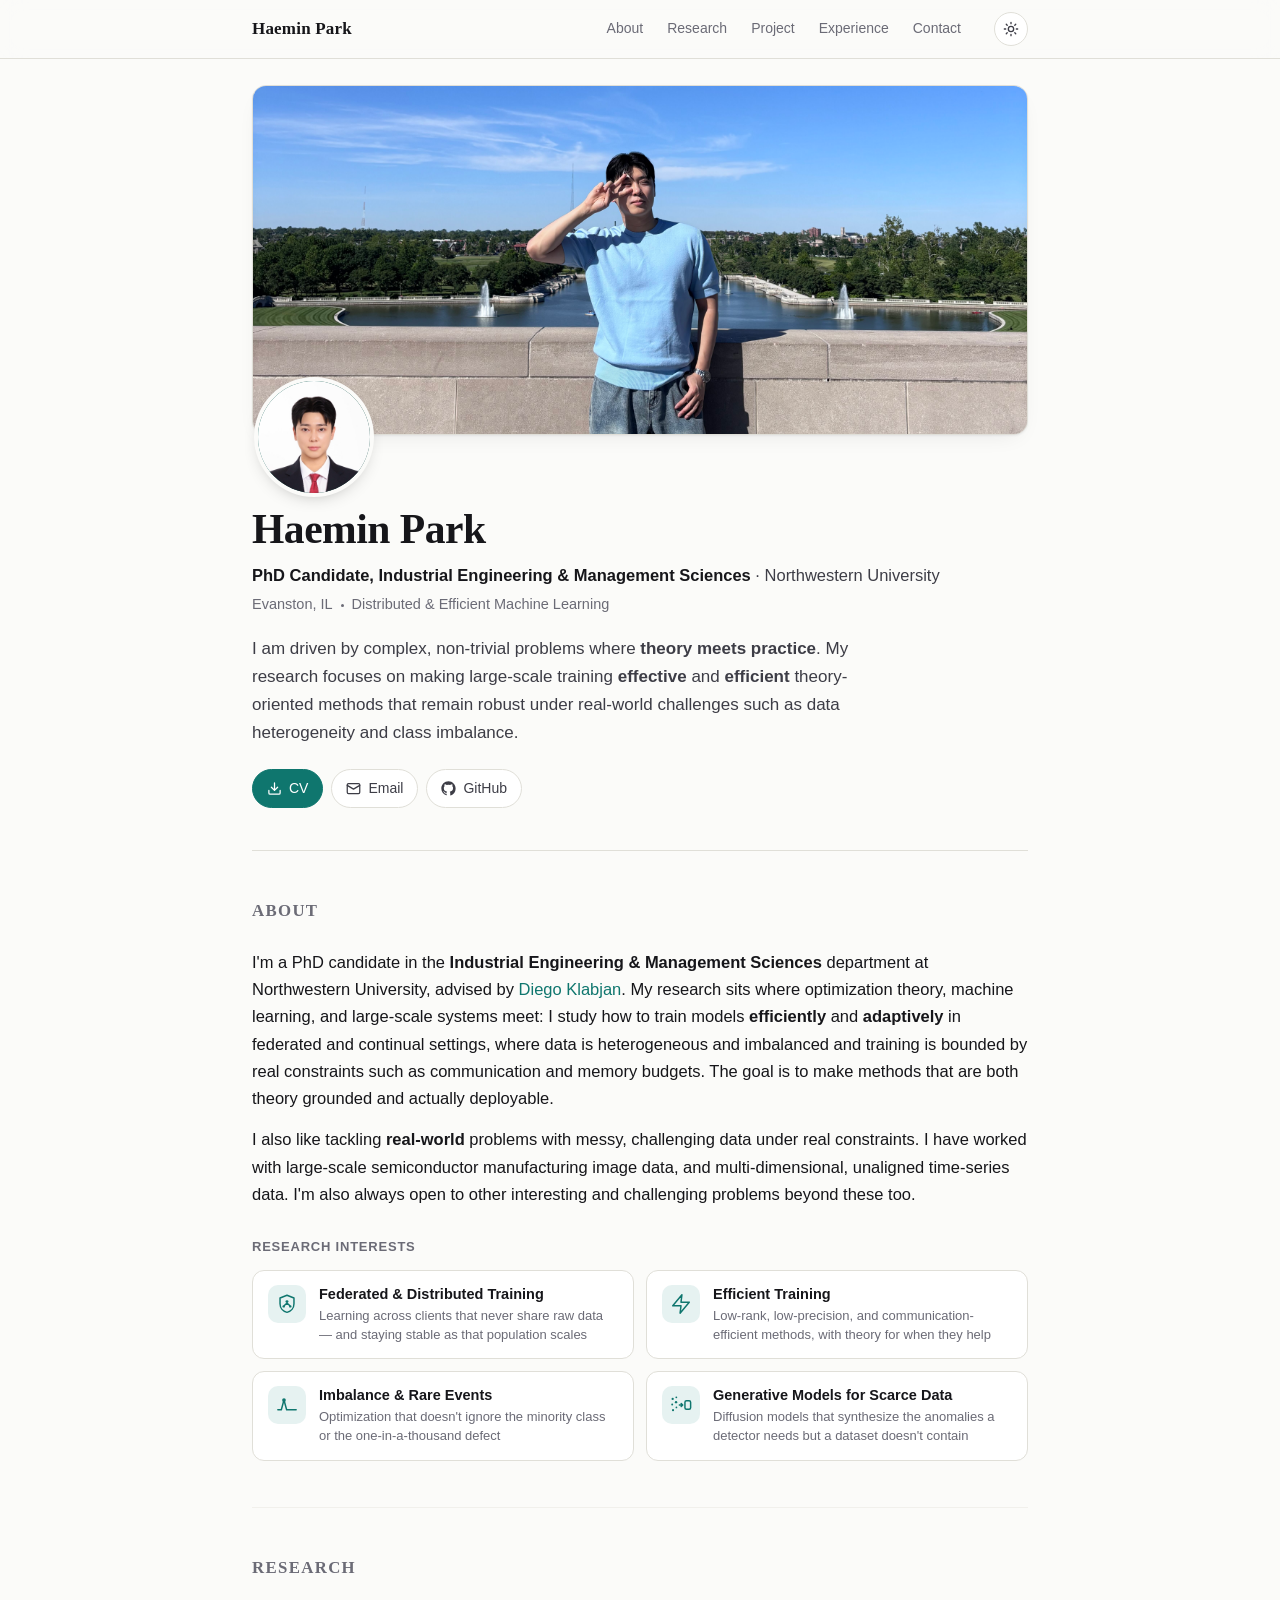
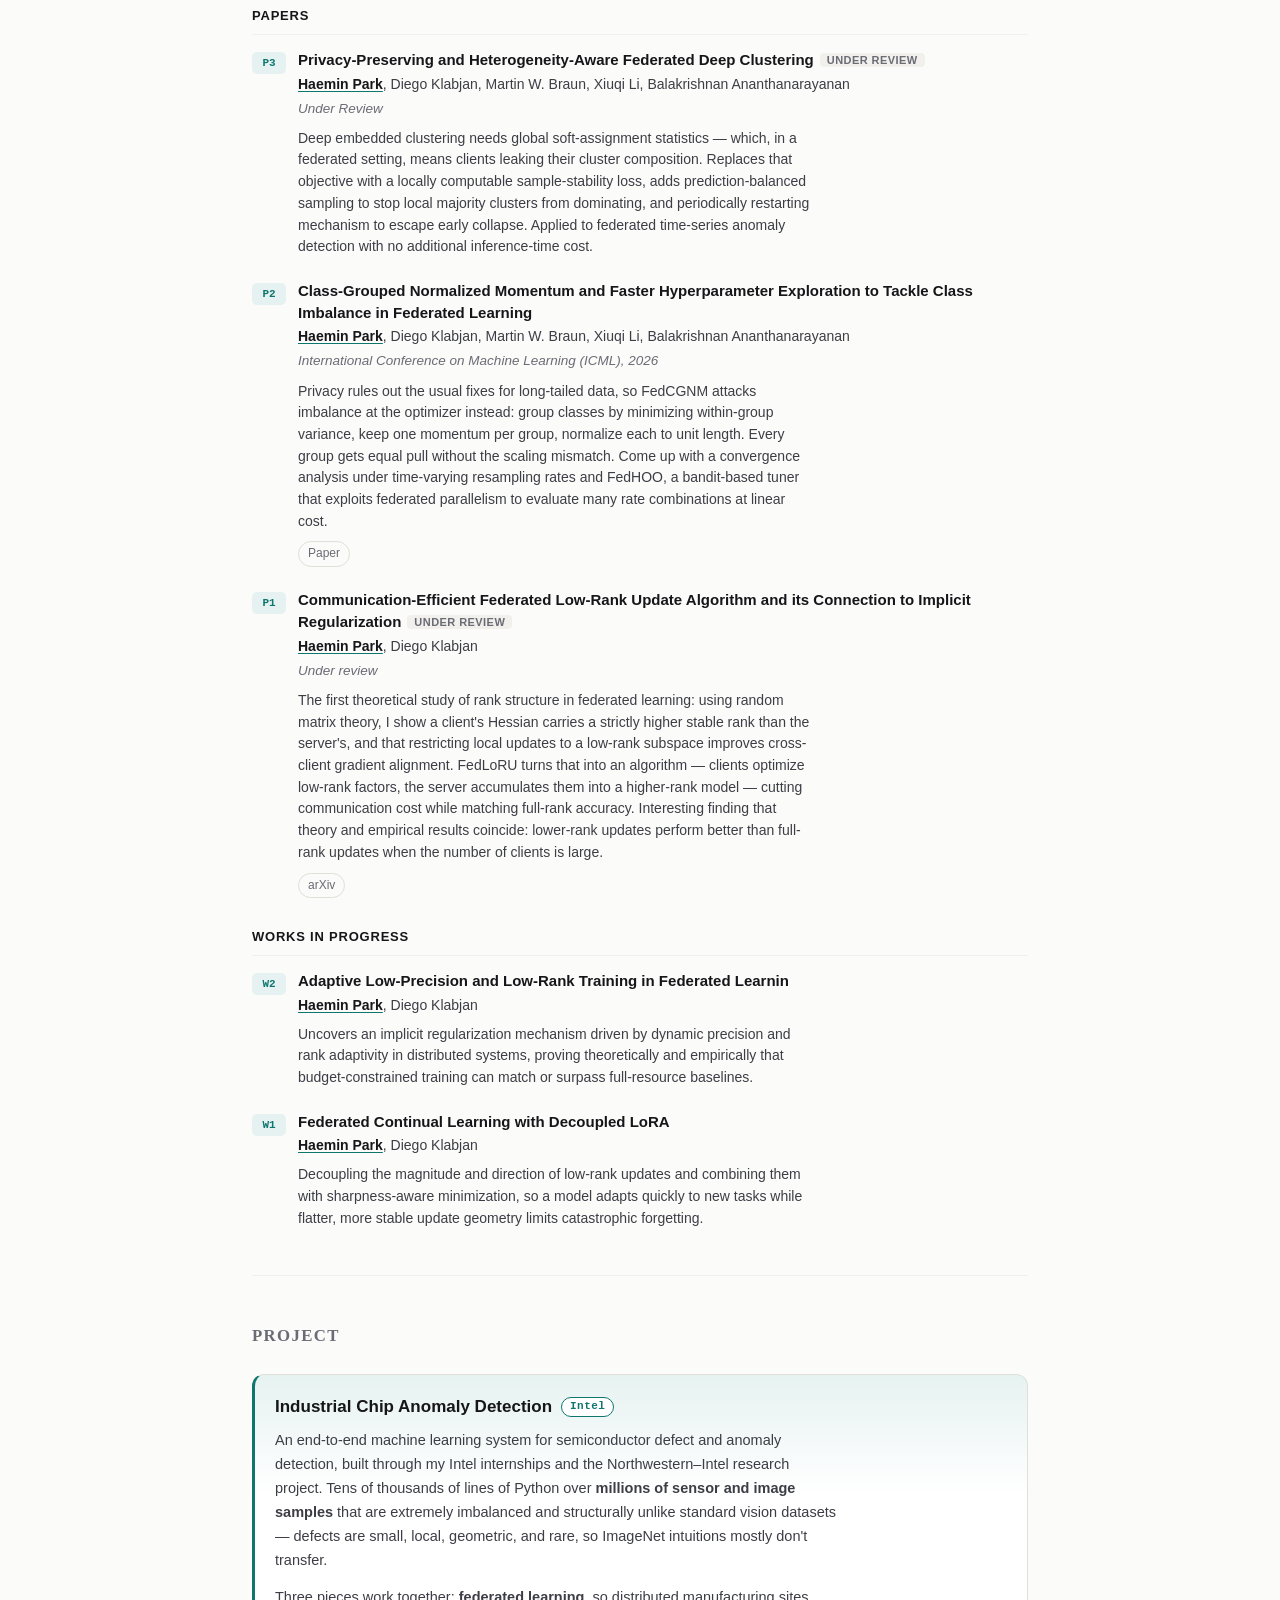
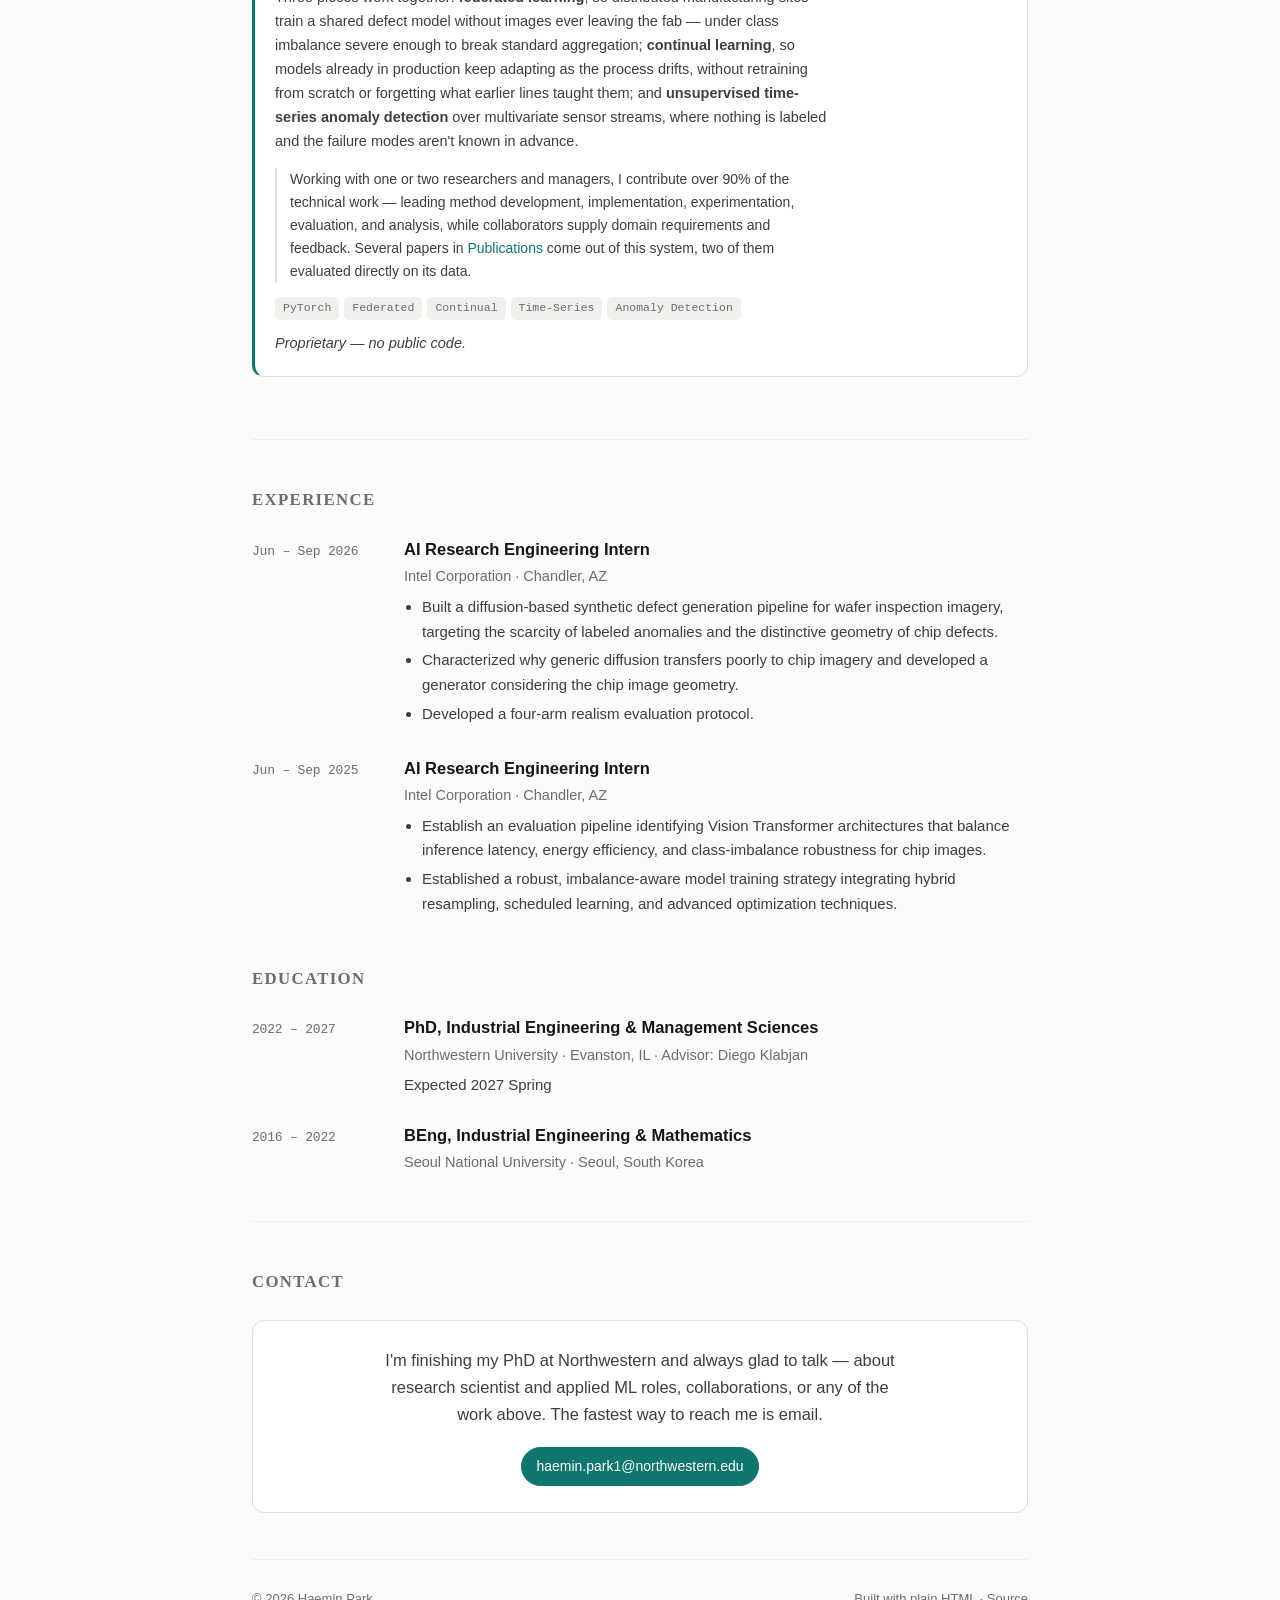
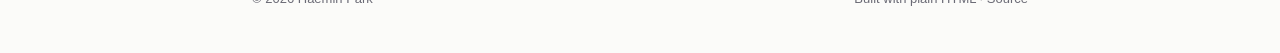
==== commit c50a4480: "update" ====
--- a/index.html
+++ b/index.html
@@ -563,12 +563,12 @@
 <section id="research" data-nav="Research">
   <h2>Research</h2>
 
-  <p class="research-intro">
+  <!-- <p class="research-intro">
     A common thread runs through all of it: distributed training breaks in specific,
     diagnosable ways — communication cost, client drift, class imbalance, missing rare
     classes — and each of these papers isolates one of those failures, explains it
     theoretically, and fixes it with a method cheap enough to actually run.
-  </p>
+  </p> -->
 
   <div class="pub-group">
     <h4>Papers</h4>
@@ -602,6 +602,9 @@
           mismatch. Come up with a convergence analysis under time-varying resampling rates and FedHOO, a bandit-based tuner that exploits
           federated parallelism to evaluate many rate combinations at linear cost.
         </p>
+        <div class="pub-links">
+          <a class="chip" href="https://openreview.net/pdf?id=njBsluG3Nn">Paper</a>
+        </div>
       </div>
     </article>
 
@@ -728,10 +731,10 @@
         <p class="tl-where">Intel Corporation · Chandler, AZ</p>
         <div class="tl-body">
           <ul>
-            <li>Built an evaluation pipeline identifying Vision Transformer architectures that
-                balance inference latency, energy efficiency, and class-imbalance robustness.</li>
-            <li>Proposed adaptive model selection criteria for deploying those models in
-                manufacturing-quality visual inspection.</li>
+            <li>Establish an evaluation pipeline identifying Vision Transformer architectures that
+                balance inference latency, energy efficiency, and class-imbalance robustness for chip images.</li>
+            <li>Established a robust, imbalance-aware model training strategy integrating hybrid resampling,
+                scheduled learning, and advanced optimization techniques.</li>
           </ul>
         </div>
       </div>
@@ -771,7 +774,7 @@
       </div>
     </div>
   </div>
-
+<!-- 
   <h2 class="tl-heading">Skills</h2>
   <div class="skills">
     <div class="skill-row">
@@ -790,7 +793,7 @@
       <div class="skill-label">Infra</div>
       <div class="skill-items"><span>Docker</span><span>Git</span><span>CUDA</span><span>Multi-GPU training</span><span>React</span><span>Firebase</span></div>
     </div>
-  </div>
+  </div> -->
 </section>
 
 
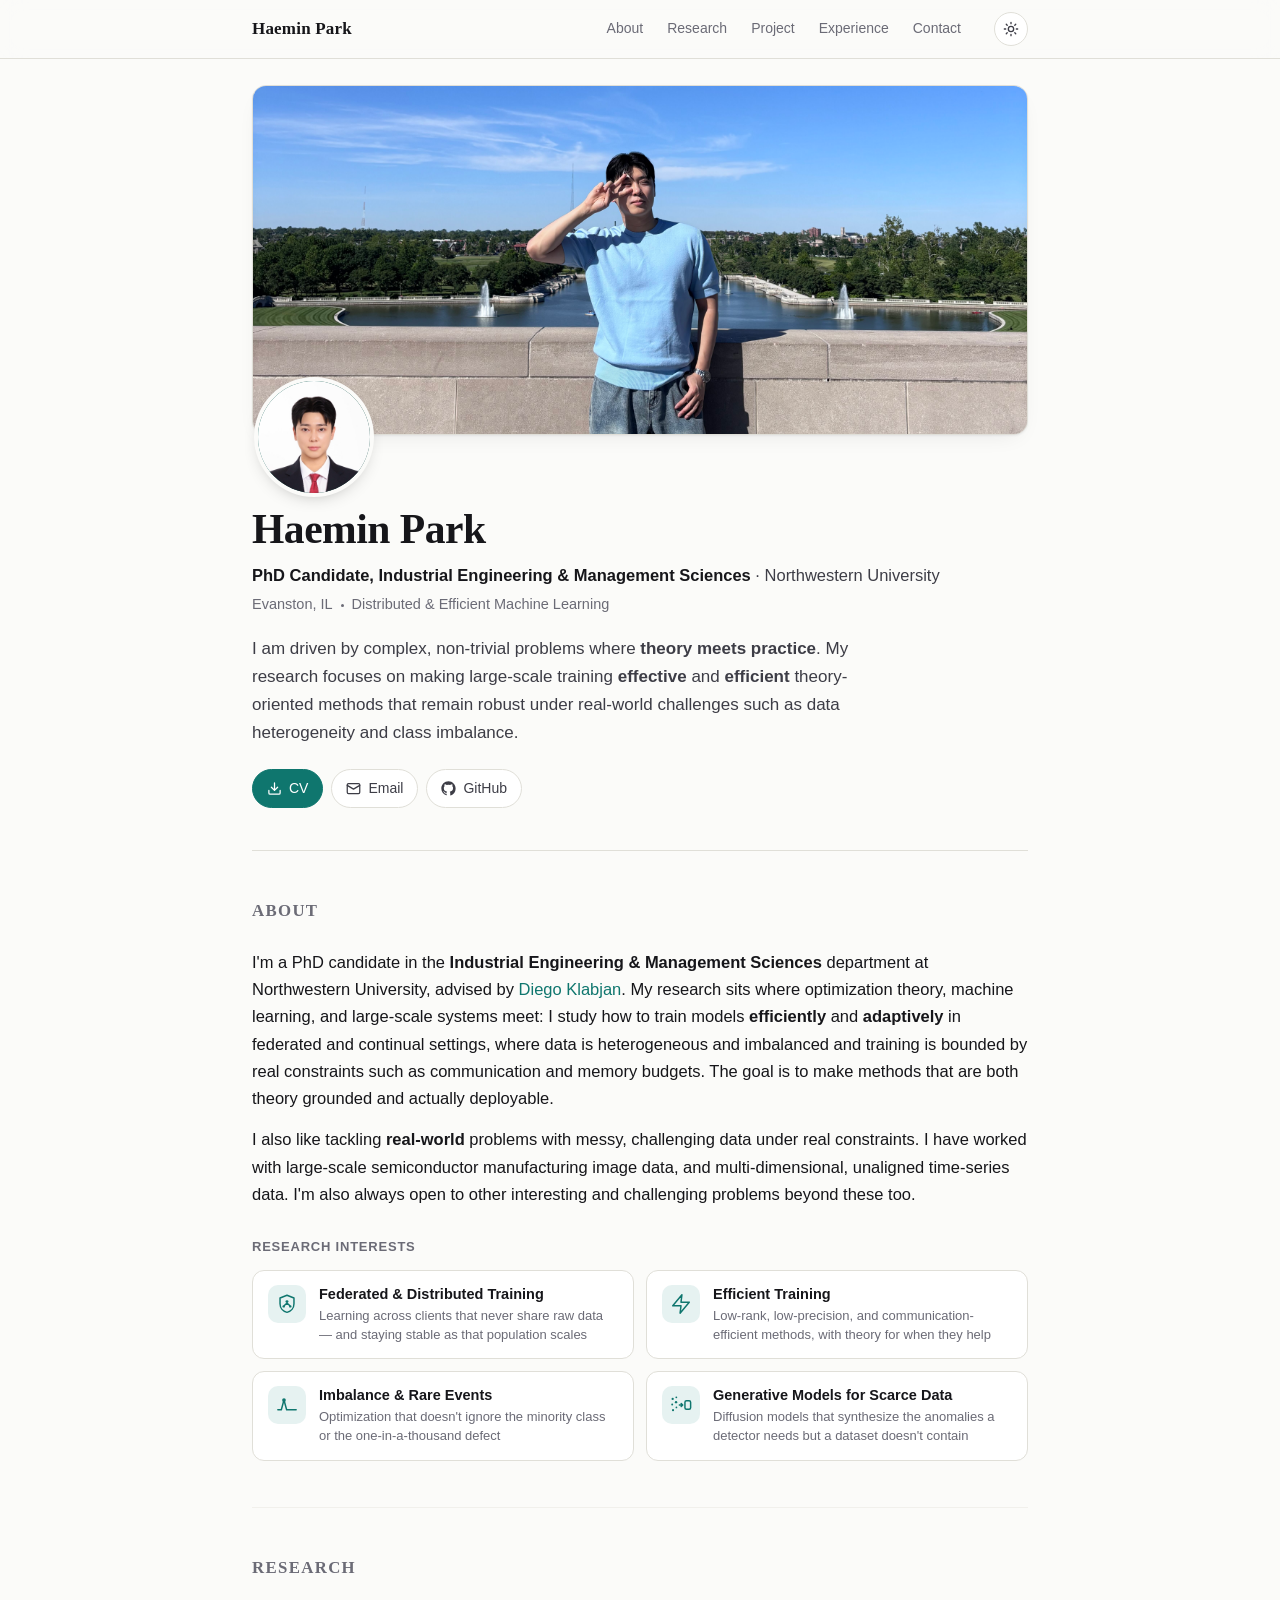
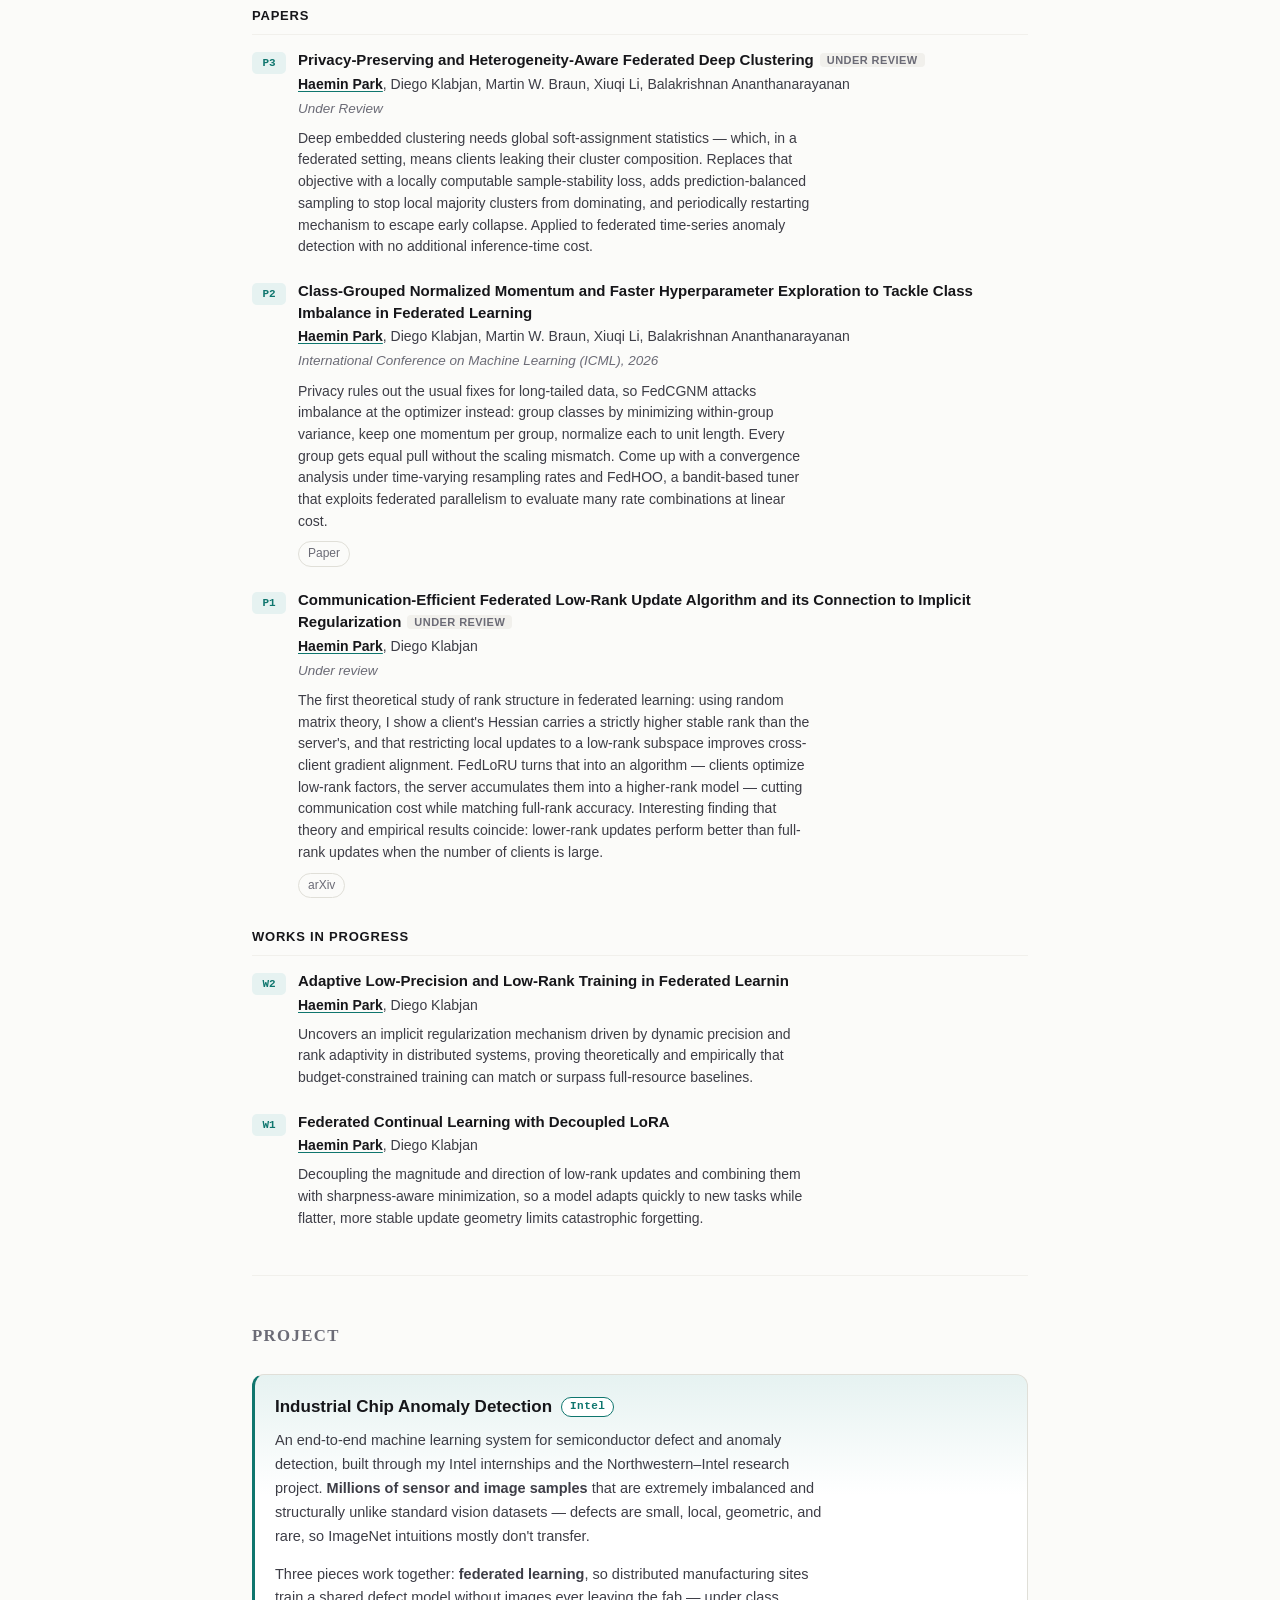
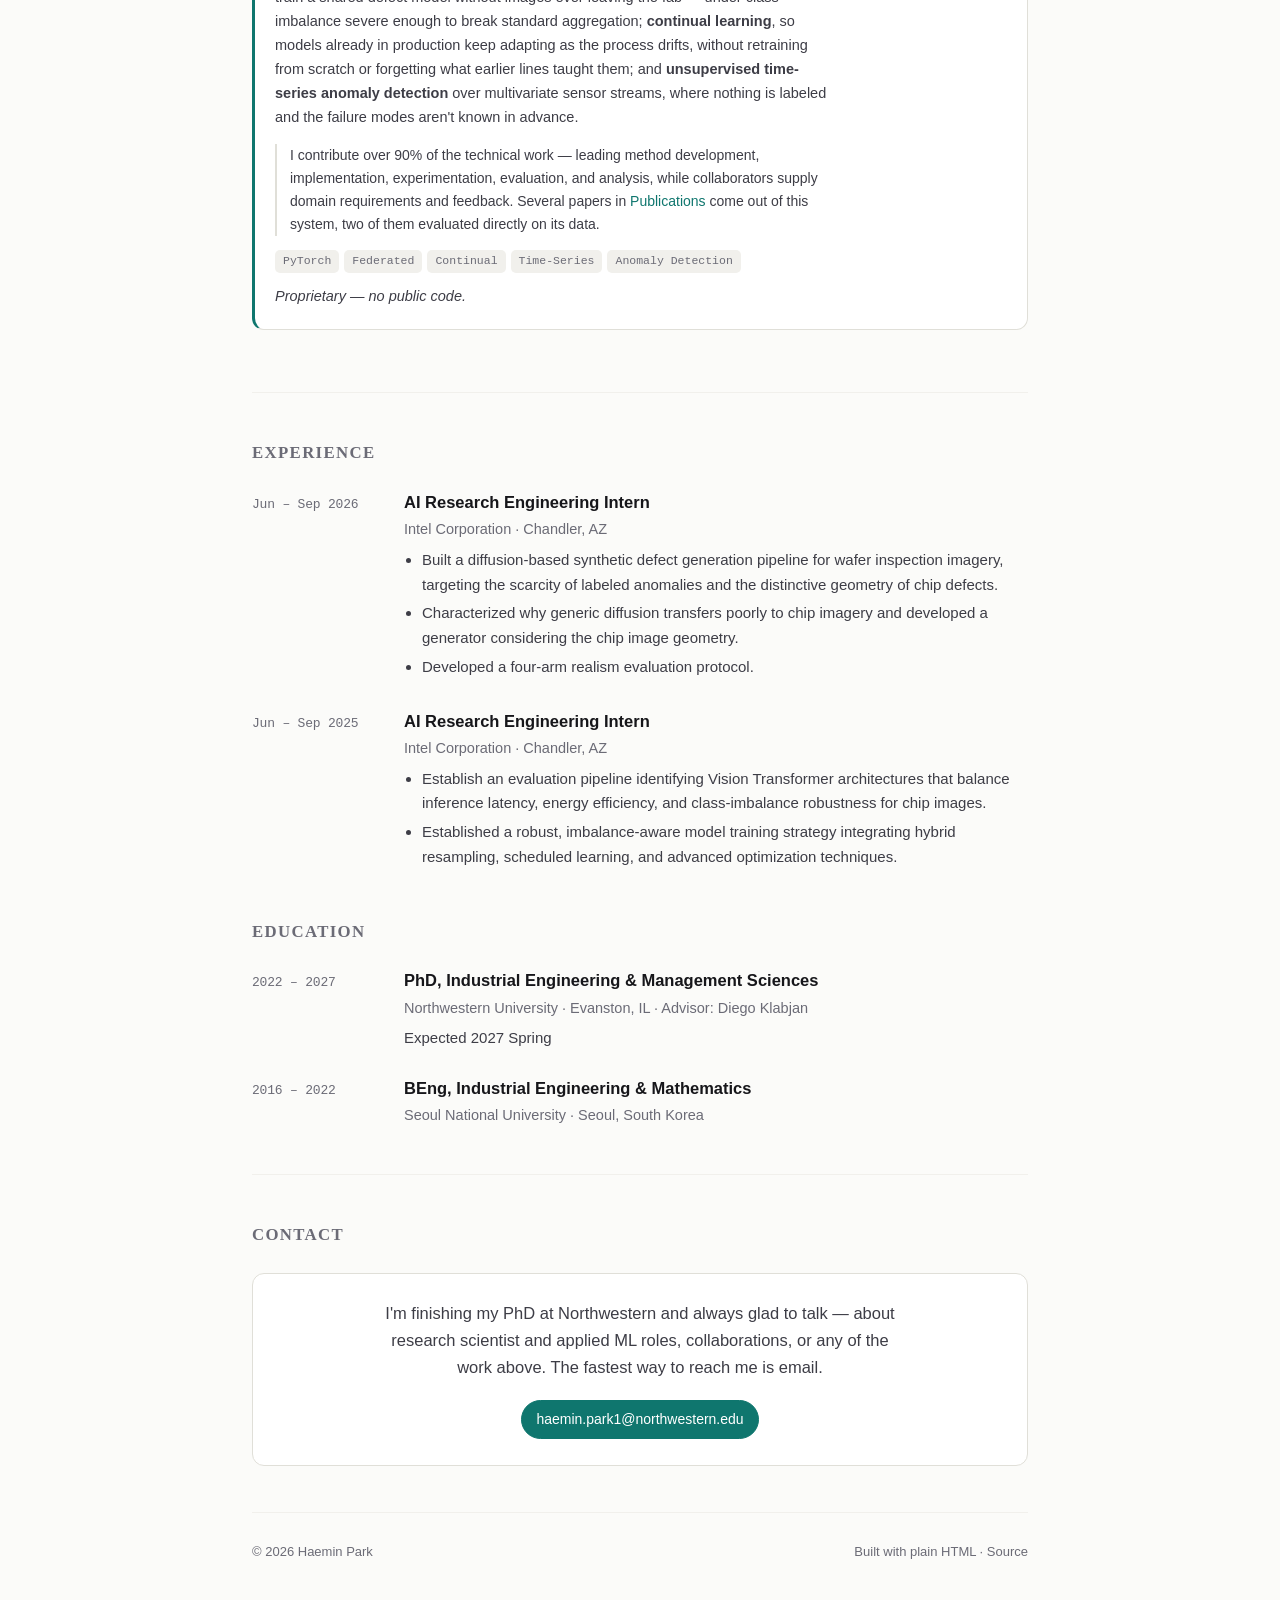
==== commit c330d58b: "update contents" ====
--- a/index.html
+++ b/index.html
@@ -563,13 +563,6 @@
 <section id="research" data-nav="Research">
   <h2>Research</h2>
 
-  <!-- <p class="research-intro">
-    A common thread runs through all of it: distributed training breaks in specific,
-    diagnosable ways — communication cost, client drift, class imbalance, missing rare
-    classes — and each of these papers isolates one of those failures, explains it
-    theoretically, and fixes it with a method cheap enough to actually run.
-  </p> -->
-
   <div class="pub-group">
     <h4>Papers</h4>
 
@@ -672,8 +665,7 @@
     <h3>Industrial Chip Anomaly Detection <span class="card-badge">Intel</span></h3>
     <p>
       An end-to-end machine learning system for semiconductor defect and anomaly detection,
-      built through my Intel internships and the Northwestern–Intel research project. Tens of
-      thousands of lines of Python over <strong>millions of sensor and image samples</strong>
+      built through my Intel internships and the Northwestern–Intel research project. <strong>Millions of sensor and image samples</strong>
       that are extremely imbalanced and structurally unlike standard vision datasets — defects
       are small, local, geometric, and rare, so ImageNet intuitions mostly don't transfer.
     </p>
@@ -687,8 +679,7 @@
       sensor streams, where nothing is labeled and the failure modes aren't known in advance.
     </p>
     <p class="card-role">
-      Working with one or two researchers and managers, I contribute over 90% of the technical
-      work — leading method development, implementation, experimentation, evaluation, and
+      I contribute over 90% of the technical work — leading method development, implementation, experimentation, evaluation, and
       analysis, while collaborators supply domain requirements and feedback. Several papers in
       <a href="#publications">Publications</a> come out of this system, two of them evaluated
       directly on its data.
@@ -739,20 +730,6 @@
         </div>
       </div>
     </div>
-<!-- 
-    <div class="tl-item">
-      <div class="tl-when">2020 – 2021</div>
-      <div>
-        <h3>D-App &amp; AI Developer</h3>
-        <p class="tl-where">Common Computer · Seoul, South Korea</p>
-        <div class="tl-body">
-          <ul>
-            <li>Built a blockchain-based social application at a blockchain, cloud computing, and AI startup.</li>
-            <li>Worked on cloud-computing resource allocation and online ad-allocation problems.</li>
-          </ul>
-        </div>
-      </div>
-    </div> -->
 
   </div>
 
@@ -774,26 +751,6 @@
       </div>
     </div>
   </div>
-<!-- 
-  <h2 class="tl-heading">Skills</h2>
-  <div class="skills">
-    <div class="skill-row">
-      <div class="skill-label">Languages</div>
-      <div class="skill-items"><span>Python</span><span>C</span><span>R</span><span>Java</span><span>JavaScript</span><span>Korean (native)</span></div>
-    </div>
-    <div class="skill-row">
-      <div class="skill-label">ML</div>
-      <div class="skill-items"><span>PyTorch</span><span>Federated learning</span><span>Continual learning</span><span>Diffusion models</span><span>LLM fine-tuning</span><span>Transformers for time series</span><span>Compression &amp; sparsification</span></div>
-    </div>
-    <div class="skill-row">
-      <div class="skill-label">Theory</div>
-      <div class="skill-items"><span>Nonlinear optimization</span><span>Random matrix theory</span><span>Stochastic processes</span><span>Measure theory</span><span>Non-parametric statistics</span><span>Time-series analysis</span></div>
-    </div>
-    <div class="skill-row">
-      <div class="skill-label">Infra</div>
-      <div class="skill-items"><span>Docker</span><span>Git</span><span>CUDA</span><span>Multi-GPU training</span><span>React</span><span>Firebase</span></div>
-    </div>
-  </div> -->
 </section>
 
 
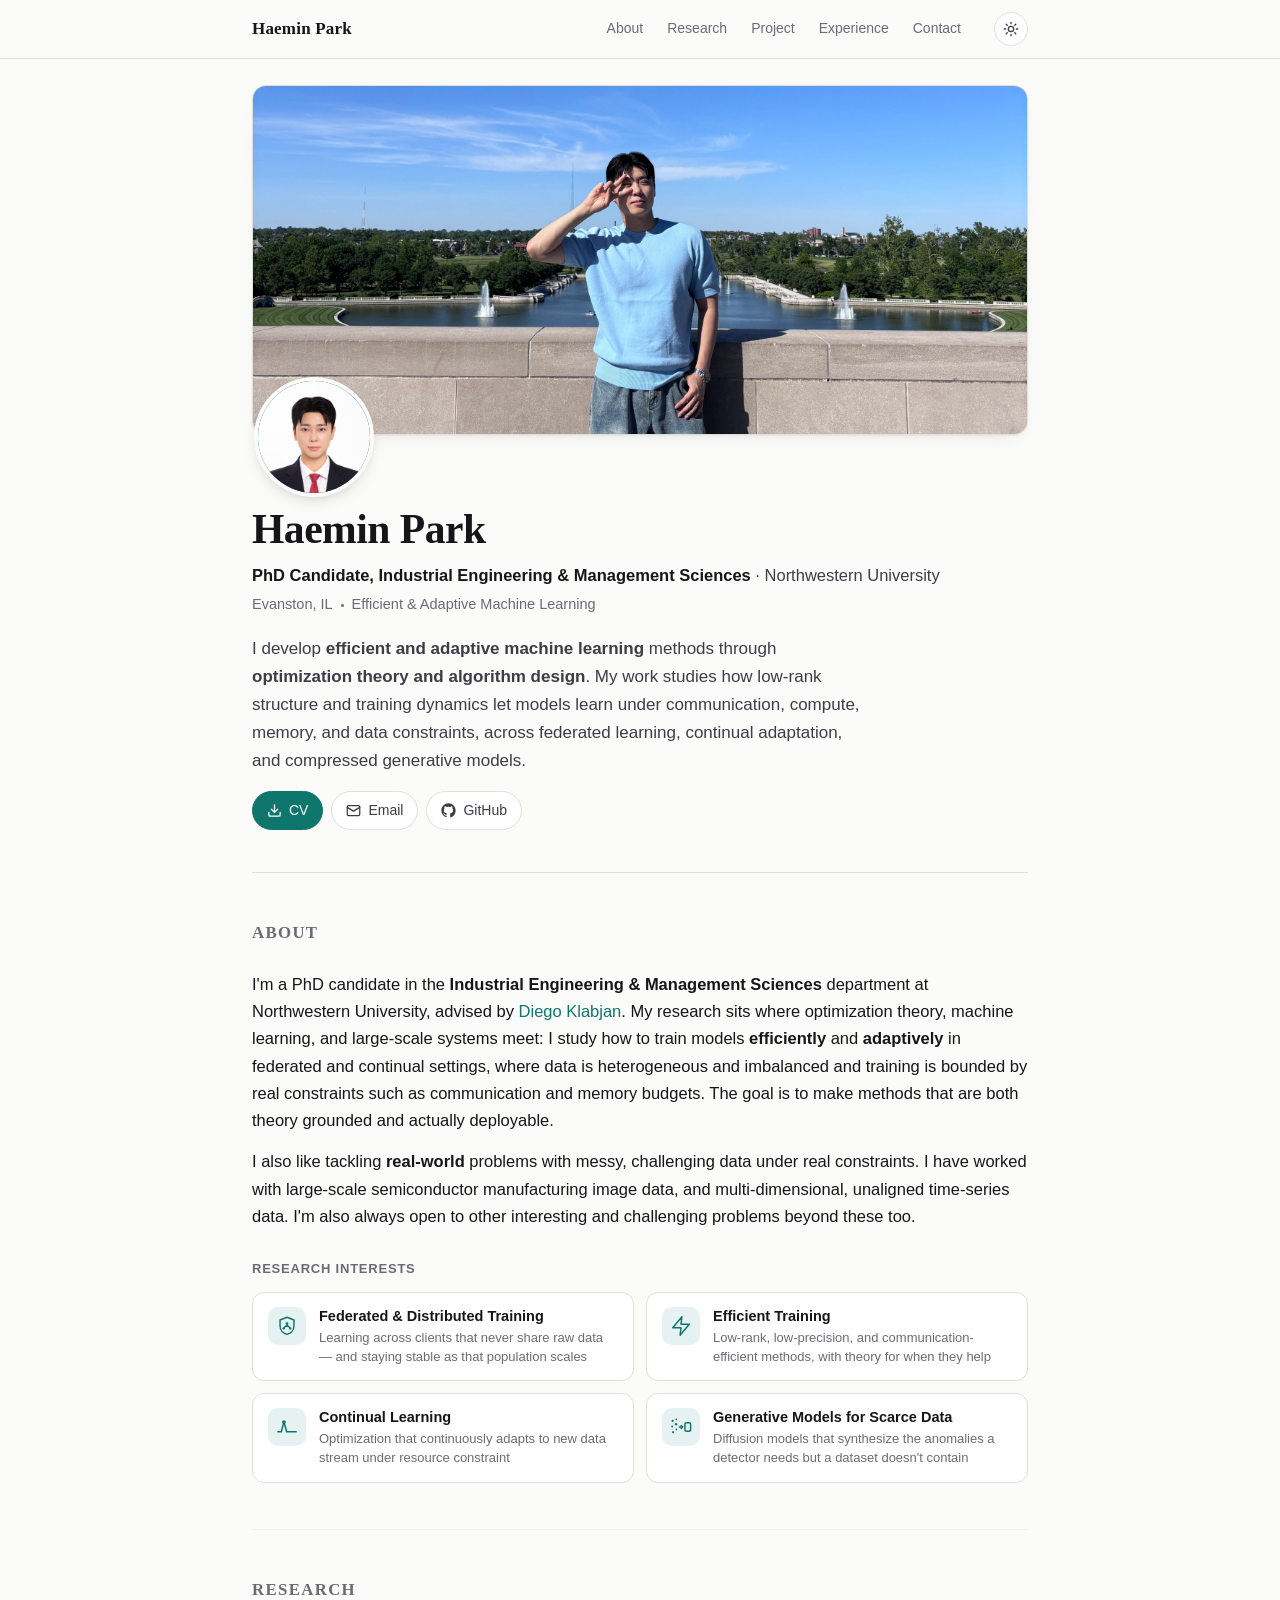
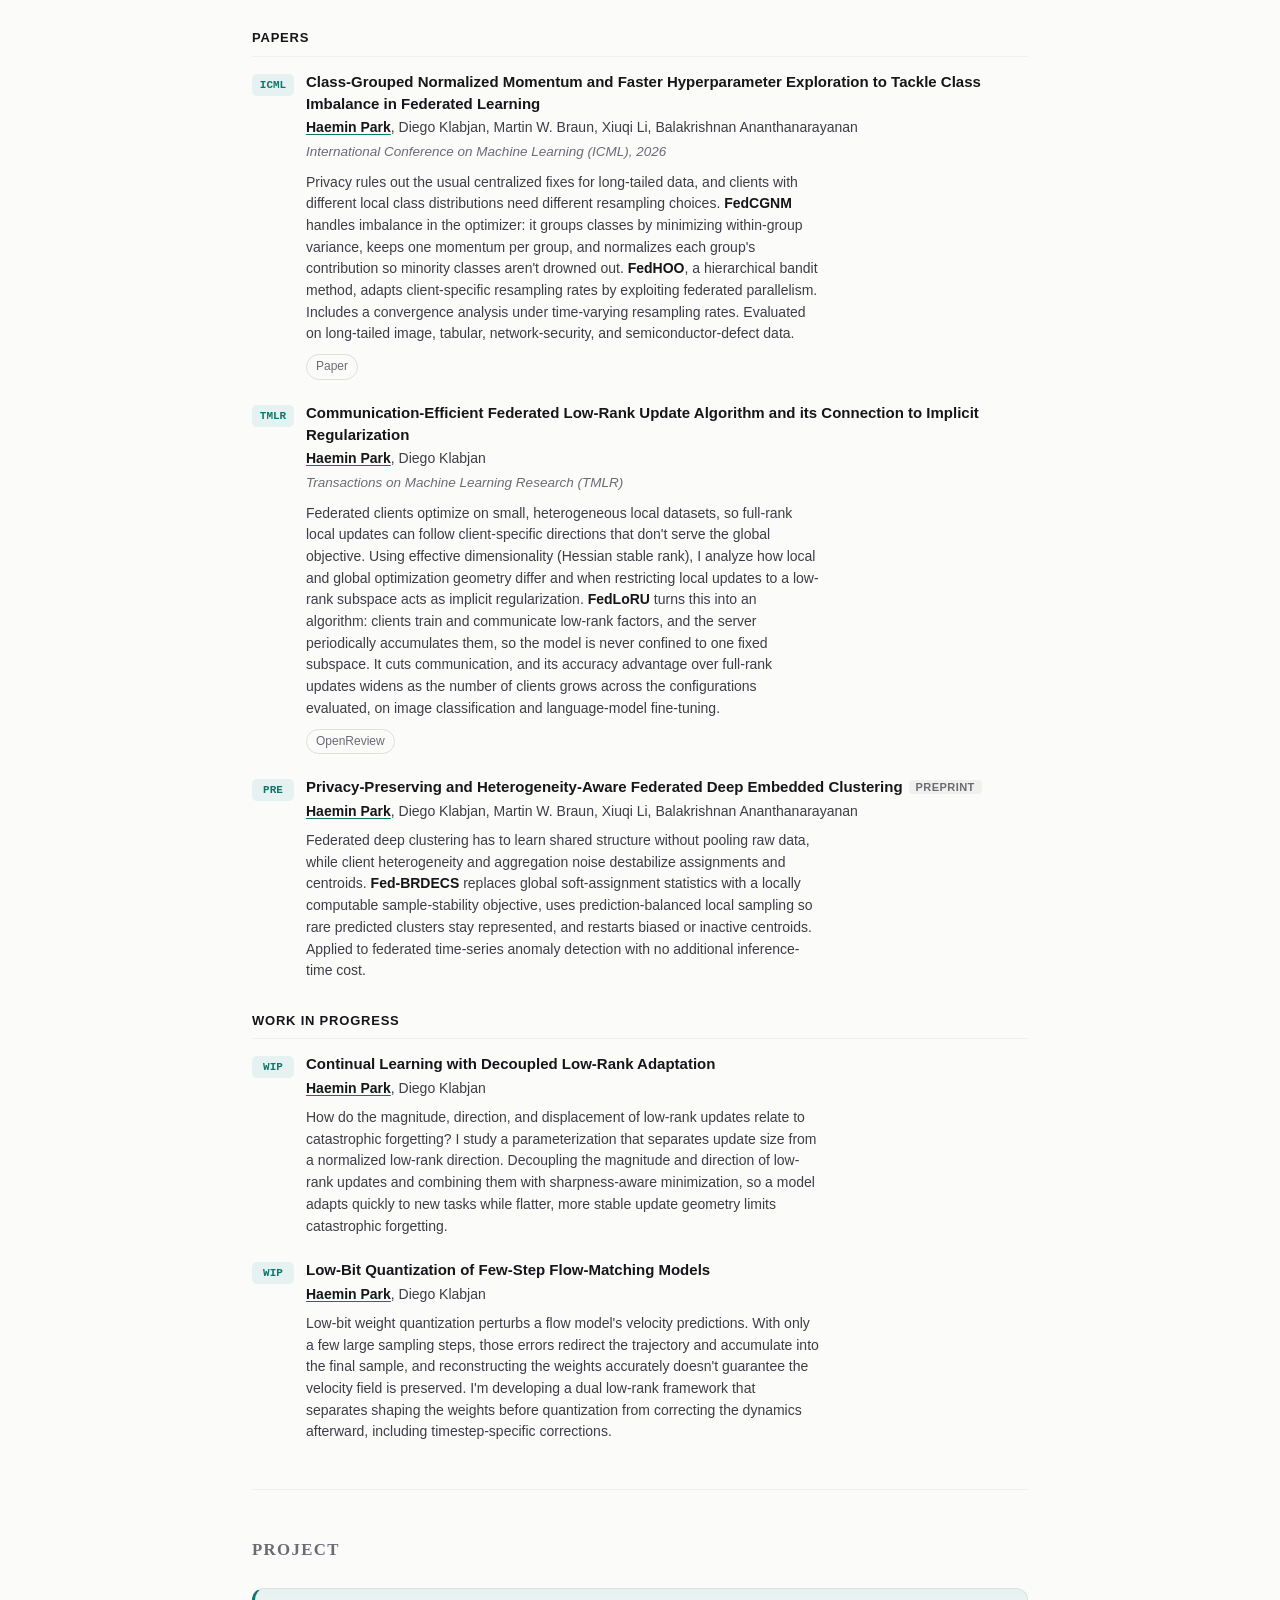
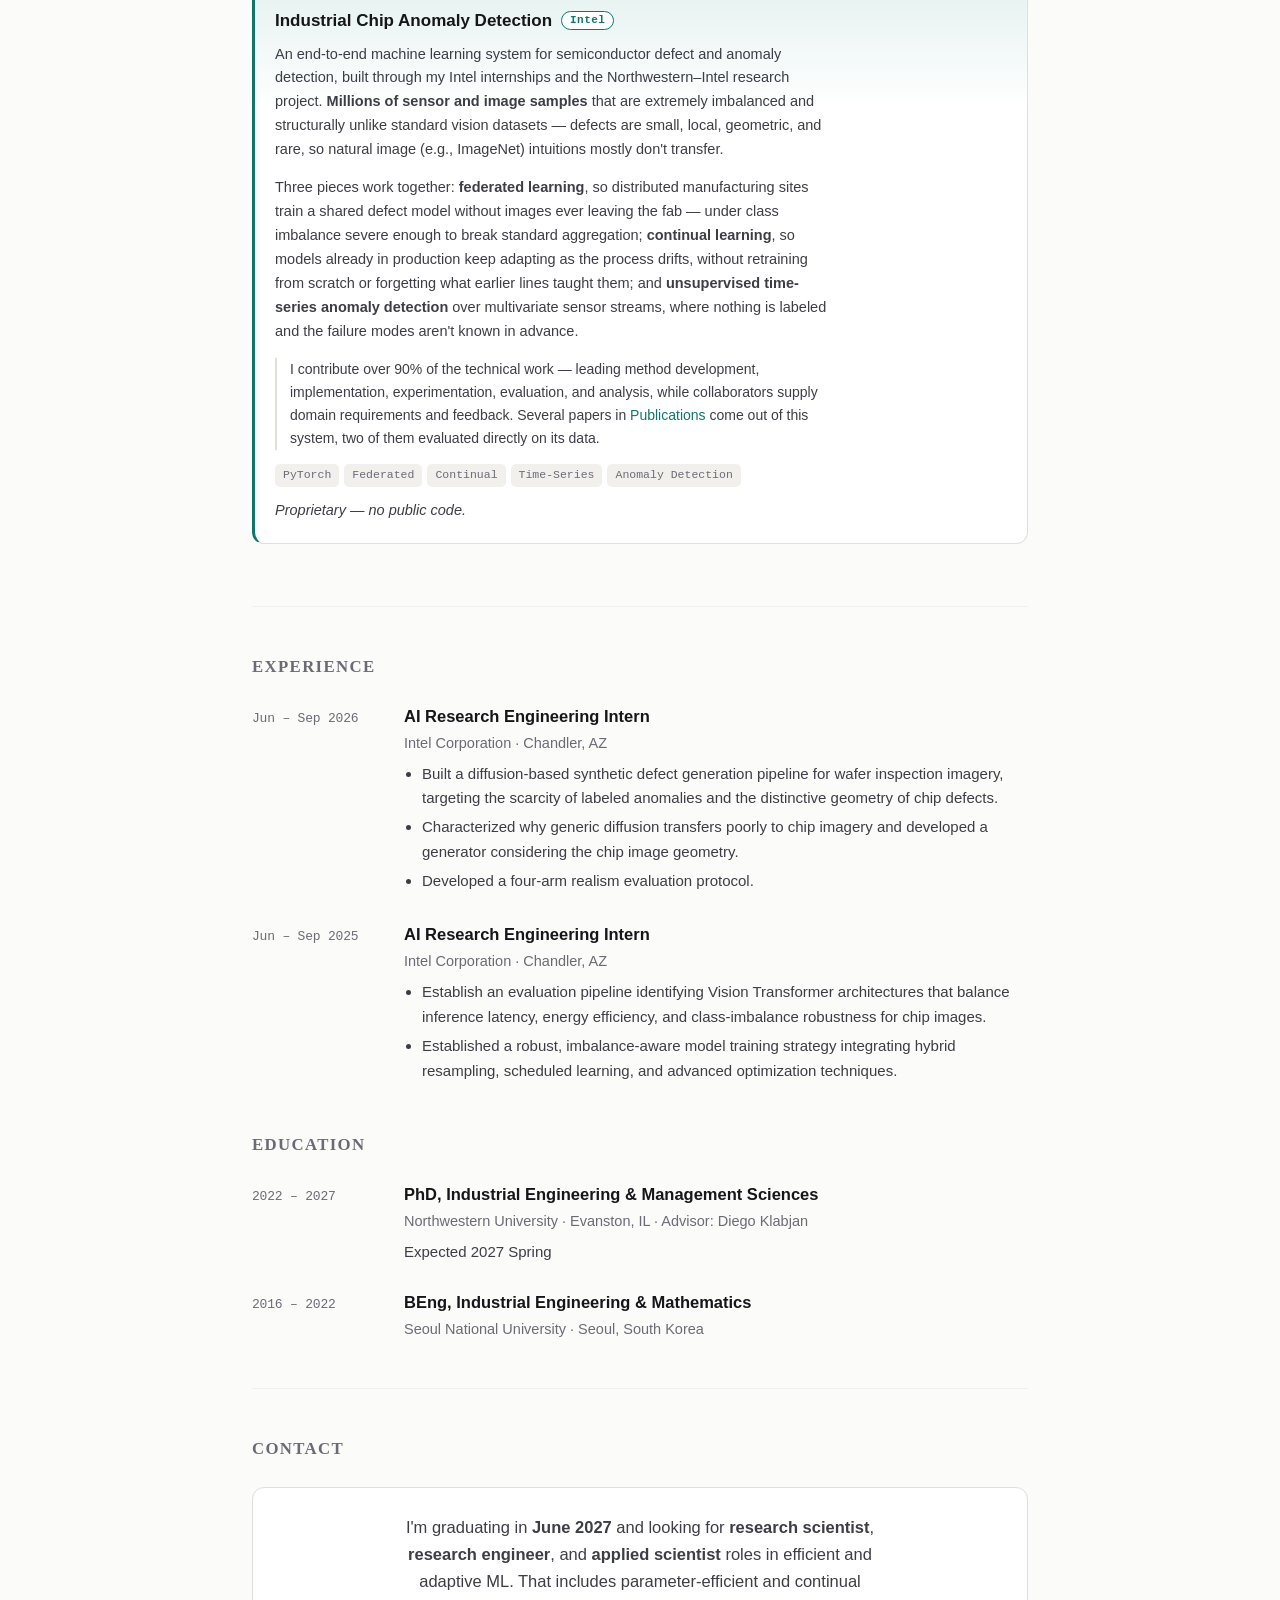
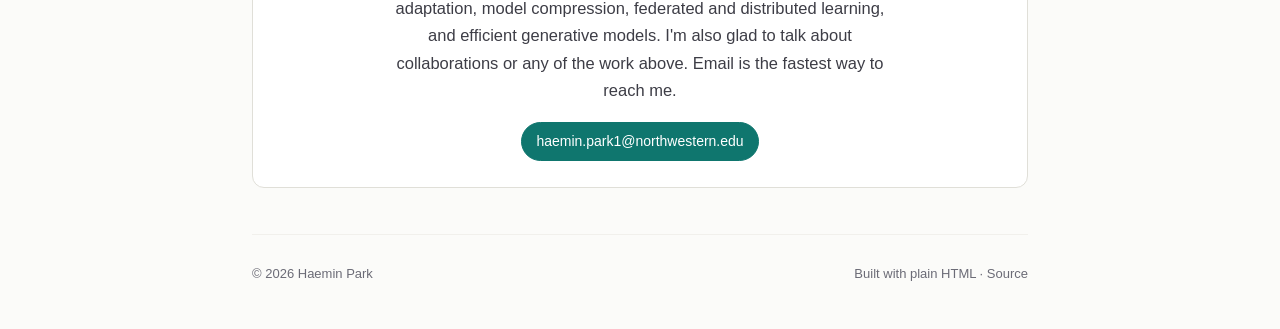
==== commit 0618e1b6: "Reposition site; add unlisted note" ====
--- a/index.html
+++ b/index.html
@@ -7,13 +7,13 @@
 <!-- ============================================================
      SITE META — edit here, then run:  python build.py
      ============================================================ -->
-<title>Haemin Park — Efficient &amp; Distributed Machine Learning</title>
-<meta name="description" content="Haemin Park — PhD candidate in Industrial Engineering &amp; Management Sciences at Northwestern University. Efficient distributed training: federated learning, low-rank optimization, class imbalance, and anomaly detection for industrial data.">
+<title>Haemin Park — Efficient &amp; Adaptive Machine Learning</title>
+<meta name="description" content="Haemin Park — PhD candidate in Industrial Engineering &amp; Management Sciences at Northwestern University. Efficient and adaptive machine learning through optimization theory and algorithm design: low-rank adaptation, federated and continual learning, and efficient generative models.">
 <meta name="author" content="Haemin Park">
 
 <meta property="og:type" content="website">
-<meta property="og:title" content="Haemin Park — Efficient &amp; Distributed Machine Learning">
-<meta property="og:description" content="PhD candidate at Northwestern. Federated and continual learning, low-rank and communication-efficient training, and generative models for rare industrial defects.">
+<meta property="og:title" content="Haemin Park — Efficient &amp; Adaptive Machine Learning">
+<meta property="og:description" content="PhD candidate at Northwestern (ICML 2026, TMLR). Low-rank adaptation, federated and continual learning, and efficient generative models. Graduating June 2027.">
 <meta property="og:url" content="https://haempark.github.io/">
 <meta property="og:image" content="https://haempark.github.io/assets/banner.jpg">
 <meta name="twitter:card" content="summary_large_image">
@@ -213,7 +213,20 @@
   display:flex;align-items:center;gap:8px;flex-wrap:wrap;
 }
 .dot{width:3px;height:3px;border-radius:50%;background:var(--muted);display:inline-block}
-.lede{font-size:17px;color:var(--ink-2);margin:0 0 22px;max-width:65ch}
+.lede{font-size:17px;color:var(--ink-2);margin:0 0 16px;max-width:65ch}
+
+/* At-a-glance facts under the lede */
+.highlights{
+  list-style:none;margin:0 0 22px;padding:0;
+  display:flex;flex-wrap:wrap;gap:6px 18px;
+  font-size:14px;color:var(--muted);
+}
+.highlights li{display:flex;align-items:center;gap:7px}
+.highlights li::before{
+  content:"";width:6px;height:6px;border-radius:2px;flex:none;
+  background:var(--accent);opacity:.75;
+}
+.highlights strong{color:var(--ink);font-weight:600}
 
 @media (max-width:640px){
   .profile{padding:16px 0 34px}
@@ -271,7 +284,7 @@
   font-size:13px;font-weight:600;text-transform:uppercase;letter-spacing:.06em;
   color:var(--ink);margin:0 0 14px;padding-bottom:7px;border-bottom:1px solid var(--line-2);
 }
-.pub{display:grid;grid-template-columns:34px 1fr;gap:12px;margin-bottom:22px;font-size:15px}
+.pub{display:grid;grid-template-columns:42px 1fr;gap:12px;margin-bottom:22px;font-size:15px}
 .pub:last-child{margin-bottom:0}
 .pub-tag{
   font-family:var(--mono);font-size:11px;color:var(--accent);background:var(--accent-soft);
@@ -289,6 +302,7 @@
   margin:8px 0 0;max-width:66ch;
 }
 .pub-note em{color:var(--ink);font-family:var(--mono);font-size:13px;font-style:normal}
+.pub-note strong{color:var(--ink);font-weight:600}
 .pub-links{display:flex;flex-wrap:wrap;gap:6px;margin-top:9px}
 .chip{
   font-size:12px;padding:2px 9px;border-radius:99px;border:1px solid var(--line);
@@ -426,14 +440,22 @@
   <p class="role"><strong>PhD Candidate, Industrial Engineering &amp; Management Sciences</strong> · Northwestern University</p>
   <p class="place">
     <span>Evanston, IL</span><span class="dot"></span>
-    <span>Distributed &amp; Efficient Machine Learning</span>
+    <span>Efficient &amp; Adaptive Machine Learning</span>
   </p>
 
   <p class="lede">
-    I am driven by complex, non-trivial problems where <strong>theory meets practice</strong>.
-    My research focuses on making large-scale training <strong>effective</strong> and <strong>efficient</strong> theory-oriented methods 
-    that remain robust under real-world challenges such as data heterogeneity and class imbalance.
+    I develop <strong>efficient and adaptive machine learning</strong> methods through
+    <strong>optimization theory and algorithm design</strong>. My work studies how low-rank structure
+    and training dynamics let models learn under communication, compute, memory, and data constraints,
+    across federated learning, continual adaptation, and compressed generative models.
   </p>
+
+  <!-- <ul class="highlights" aria-label="Highlights">
+    <li><strong>ICML 2026</strong> paper</li>
+    <li><strong>TMLR</strong> paper</li>
+    <li><strong>2&times;</strong> Intel AI research intern</li>
+    <li>Graduating <strong>June 2027</strong></li>
+  </ul> -->
 
   <div class="links">
     <a class="btn btn-primary" href="assets/resume.pdf">
@@ -529,8 +551,8 @@
         </svg>
       </span>
       <div>
-        <strong>Imbalance &amp; Rare Events</strong>
-        <span>Optimization that doesn't ignore the minority class or the one-in-a-thousand defect</span>
+        <strong>Continual Learning</strong>
+        <span>Optimization that continuously adapts to new data stream under resource constraint</span>
       </div>
     </div>
 
@@ -557,43 +579,37 @@
 
 
 <!-- ============================================================
-     RESEARCH — newest first. Duplicate an <article class="pub">
-     block to add a paper. Wrap your own name in <span class="me">.
+     RESEARCH — published first, then preprints, then work in
+     progress. Duplicate an <article class="pub"> block to add a
+     paper. Wrap your own name in <span class="me">.
+     The .pub-tag holds a short venue label (4 characters max).
      ============================================================ -->
 <section id="research" data-nav="Research">
   <h2>Research</h2>
+<!-- 
+  <p class="research-intro">
+    The common thread is low-rank structure and training dynamics, used to make learning work under
+    communication, compute, memory, and data constraints.
+  </p> -->
 
   <div class="pub-group">
-    <h4>Papers</h4>
+    <h4>PAPERS</h4>
 
     <article class="pub">
-      <div class="pub-tag">P3</div>
-      <div>
-        <p class="pub-title">Privacy-Preserving and Heterogeneity-Aware Federated Deep Clustering<span class="status">Under review</span></p>
-        <p class="pub-authors"><span class="me">Haemin Park</span>, Diego Klabjan, Martin W. Braun, Xiuqi Li, Balakrishnan Ananthanarayanan</p>
-        <p class="pub-venue">Under Review</p>
-        <p class="pub-note">
-          Deep embedded clustering needs global soft-assignment statistics — which, in a federated
-          setting, means clients leaking their cluster composition. Replaces that objective with a
-          locally computable sample-stability loss, adds prediction-balanced sampling to stop local
-          majority clusters from dominating, and periodically restarting mechanism to escape early
-          collapse. Applied to federated time-series anomaly detection with no additional inference-time cost.
-        </p>
-      </div>
-    </article>
-
-    <article class="pub">
-      <div class="pub-tag">P2</div>
+      <div class="pub-tag">ICML</div>
       <div>
         <p class="pub-title">Class-Grouped Normalized Momentum and Faster Hyperparameter Exploration to Tackle Class Imbalance in Federated Learning</p>
         <p class="pub-authors"><span class="me">Haemin Park</span>, Diego Klabjan, Martin W. Braun, Xiuqi Li, Balakrishnan Ananthanarayanan</p>
         <p class="pub-venue">International Conference on Machine Learning (ICML), 2026</p>
         <p class="pub-note">
-          Privacy rules out the usual fixes for long-tailed data, so FedCGNM attacks imbalance at the
-          optimizer instead: group classes by minimizing within-group variance, keep one momentum per
-          group, normalize each to unit length. Every group gets equal pull without the scaling
-          mismatch. Come up with a convergence analysis under time-varying resampling rates and FedHOO, a bandit-based tuner that exploits
-          federated parallelism to evaluate many rate combinations at linear cost.
+          Privacy rules out the usual centralized fixes for long-tailed data, and clients with different
+          local class distributions need different resampling choices. <strong>FedCGNM</strong> handles
+          imbalance in the optimizer: it groups classes by minimizing within-group variance, keeps one
+          momentum per group, and normalizes each group's contribution so minority classes aren't drowned
+          out. <strong>FedHOO</strong>, a hierarchical bandit method, adapts client-specific resampling
+          rates by exploiting federated parallelism. Includes a convergence analysis under time-varying
+          resampling rates. Evaluated on long-tailed image, tabular, network-security, and
+          semiconductor-defect data.
         </p>
         <div class="pub-links">
           <a class="chip" href="https://openreview.net/pdf?id=njBsluG3Nn">Paper</a>
@@ -602,52 +618,71 @@
     </article>
 
     <article class="pub">
-      <div class="pub-tag">P1</div>
-      <div>
-        <p class="pub-title">Communication-Efficient Federated Low-Rank Update Algorithm and its Connection to Implicit Regularization<span class="status">Under review</span></p>
+      <div class="pub-tag">TMLR</div>
+      <div>
+        <p class="pub-title">Communication-Efficient Federated Low-Rank Update Algorithm and its Connection to Implicit Regularization</p>
         <p class="pub-authors"><span class="me">Haemin Park</span>, Diego Klabjan</p>
-        <p class="pub-venue">Under review</p>
+        <p class="pub-venue">Transactions on Machine Learning Research (TMLR)</p>
         <p class="pub-note">
-          The first theoretical study of rank structure in federated learning: using random matrix
-          theory, I show a client's Hessian carries a strictly higher stable rank than the server's,
-          and that restricting local updates to a low-rank subspace improves cross-client gradient
-          alignment. FedLoRU turns that into an algorithm — clients optimize low-rank factors, the
-          server accumulates them into a higher-rank model — cutting communication cost while matching full-rank accuracy.
-          Interesting finding that theory and empirical results coincide: lower-rank updates perform
-          better than full-rank updates when the number of clients is large.
+          Federated clients optimize on small, heterogeneous local datasets, so full-rank local updates can
+          follow client-specific directions that don't serve the global objective. Using effective
+          dimensionality (Hessian stable rank), I analyze how local and global optimization geometry differ
+          and when restricting local updates to a low-rank subspace acts as implicit regularization.
+          <strong>FedLoRU</strong> turns this into an algorithm: clients train and communicate low-rank
+          factors, and the server periodically accumulates them, so the model is never confined to one
+          fixed subspace. It cuts communication, and its accuracy advantage over full-rank updates widens
+          as the number of clients grows across the configurations evaluated, on image classification and
+          language-model fine-tuning.
         </p>
         <div class="pub-links">
-          <a class="chip" href="https://arxiv.org/abs/2409.12371">arXiv</a>
+          <a class="chip" href="https://openreview.net/forum?id=MXSAMrmktX">OpenReview</a>
         </div>
+      </div>
+    </article>
+    
+    <article class="pub">
+      <div class="pub-tag">PRE</div>
+      <div>
+        <p class="pub-title">Privacy-Preserving and Heterogeneity-Aware Federated Deep Embedded Clustering<span class="status">Preprint</span></p>
+        <p class="pub-authors"><span class="me">Haemin Park</span>, Diego Klabjan, Martin W. Braun, Xiuqi Li, Balakrishnan Ananthanarayanan</p>
+        <p class="pub-note">
+          Federated deep clustering has to learn shared structure without pooling raw data, while client
+          heterogeneity and aggregation noise destabilize assignments and centroids. <strong>Fed-BRDECS</strong>
+          replaces global soft-assignment statistics with a locally computable sample-stability objective,
+          uses prediction-balanced local sampling so rare predicted clusters stay represented, and restarts
+          biased or inactive centroids. Applied to federated time-series anomaly detection with no additional inference-time cost.
+        </p>
       </div>
     </article>
   </div>
 
   <div class="pub-group">
-    <h4>Works in Progress</h4>
+    <h4>Work in progress</h4>
 
     <article class="pub">
-      <div class="pub-tag">W2</div>
-      <div>
-        <p class="pub-title">Adaptive Low-Precision and Low-Rank Training in Federated Learnin</p>
+      <div class="pub-tag">WIP</div>
+      <div>
+        <p class="pub-title">Continual Learning with Decoupled Low-Rank Adaptation</p>
         <p class="pub-authors"><span class="me">Haemin Park</span>, Diego Klabjan</p>
         <p class="pub-note">
-          Uncovers an implicit regularization mechanism driven by dynamic precision and rank adaptivity 
-          in distributed systems, proving theoretically and empirically that budget-constrained training 
-          can match or surpass full-resource baselines.
+          How do the magnitude, direction, and displacement of low-rank updates relate to catastrophic
+          forgetting? I study a parameterization that separates update size from a normalized low-rank
+          direction. Decoupling the magnitude and direction of low-rank updates and combining them with sharpness-aware minimization, so a model adapts quickly to new tasks while flatter, more stable update geometry limits catastrophic forgetting.
         </p>
       </div>
     </article>
 
     <article class="pub">
-      <div class="pub-tag">W1</div>
-      <div>
-        <p class="pub-title">Federated Continual Learning with Decoupled LoRA</p>
+      <div class="pub-tag">WIP</div>
+      <div>
+        <p class="pub-title">Low-Bit Quantization of Few-Step Flow-Matching Models</p>
         <p class="pub-authors"><span class="me">Haemin Park</span>, Diego Klabjan</p>
         <p class="pub-note">
-          Decoupling the magnitude and direction of low-rank updates and combining them with
-          sharpness-aware minimization, so a model adapts quickly to new tasks while flatter,
-          more stable update geometry limits catastrophic forgetting.
+          Low-bit weight quantization perturbs a flow model's velocity predictions. With only a few large
+          sampling steps, those errors redirect the trajectory and accumulate into the final sample, and
+          reconstructing the weights accurately doesn't guarantee the velocity field is preserved. I'm
+          developing a dual low-rank framework that separates shaping the weights before quantization 
+          from correcting the dynamics afterward, including timestep-specific corrections.
         </p>
       </div>
     </article>
@@ -667,7 +702,7 @@
       An end-to-end machine learning system for semiconductor defect and anomaly detection,
       built through my Intel internships and the Northwestern–Intel research project. <strong>Millions of sensor and image samples</strong>
       that are extremely imbalanced and structurally unlike standard vision datasets — defects
-      are small, local, geometric, and rare, so ImageNet intuitions mostly don't transfer.
+      are small, local, geometric, and rare, so natural image (e.g., ImageNet) intuitions mostly don't transfer.
     </p>
     <p>
       Three pieces work together: <strong>federated learning</strong>, so distributed
@@ -760,9 +795,11 @@
 <section id="contact" data-nav="Contact">
   <h2>Contact</h2>
   <div class="contact-box">
-    <p>I'm finishing my PhD at Northwestern and always glad to talk — about research scientist
-       and applied ML roles, collaborations, or any of the work above. The fastest way to
-       reach me is email.</p>
+    <p>I'm graduating in <strong>June 2027</strong> and looking for <strong>research scientist</strong>,
+       <strong>research engineer</strong>, and <strong>applied scientist</strong> roles in efficient and
+       adaptive ML. That includes parameter-efficient and continual adaptation, model compression,
+       federated and distributed learning, and efficient generative models. I'm also glad to talk about
+       collaborations or any of the work above. Email is the fastest way to reach me.</p>
     <a class="btn btn-primary" href="mailto:haemin.park1@northwestern.edu">haemin.park1@northwestern.edu</a>
   </div>
 </section>
@@ -834,13 +871,14 @@
   "affiliation": { "@type": "Organization", "name": "Northwestern University" },
   "alumniOf": { "@type": "Organization", "name": "Seoul National University" },
   "knowsAbout": [
+    "Efficient Machine Learning",
+    "Low-Rank Adaptation",
     "Federated Learning",
-    "Efficient Training",
-    "Distributed Optimization",
     "Continual Learning",
-    "Class Imbalance",
-    "Anomaly Detection",
-    "Diffusion Models"
+    "Optimization",
+    "Model Quantization",
+    "Diffusion Models",
+    "Anomaly Detection"
   ],
   "sameAs": [
     "https://github.com/haemPark"
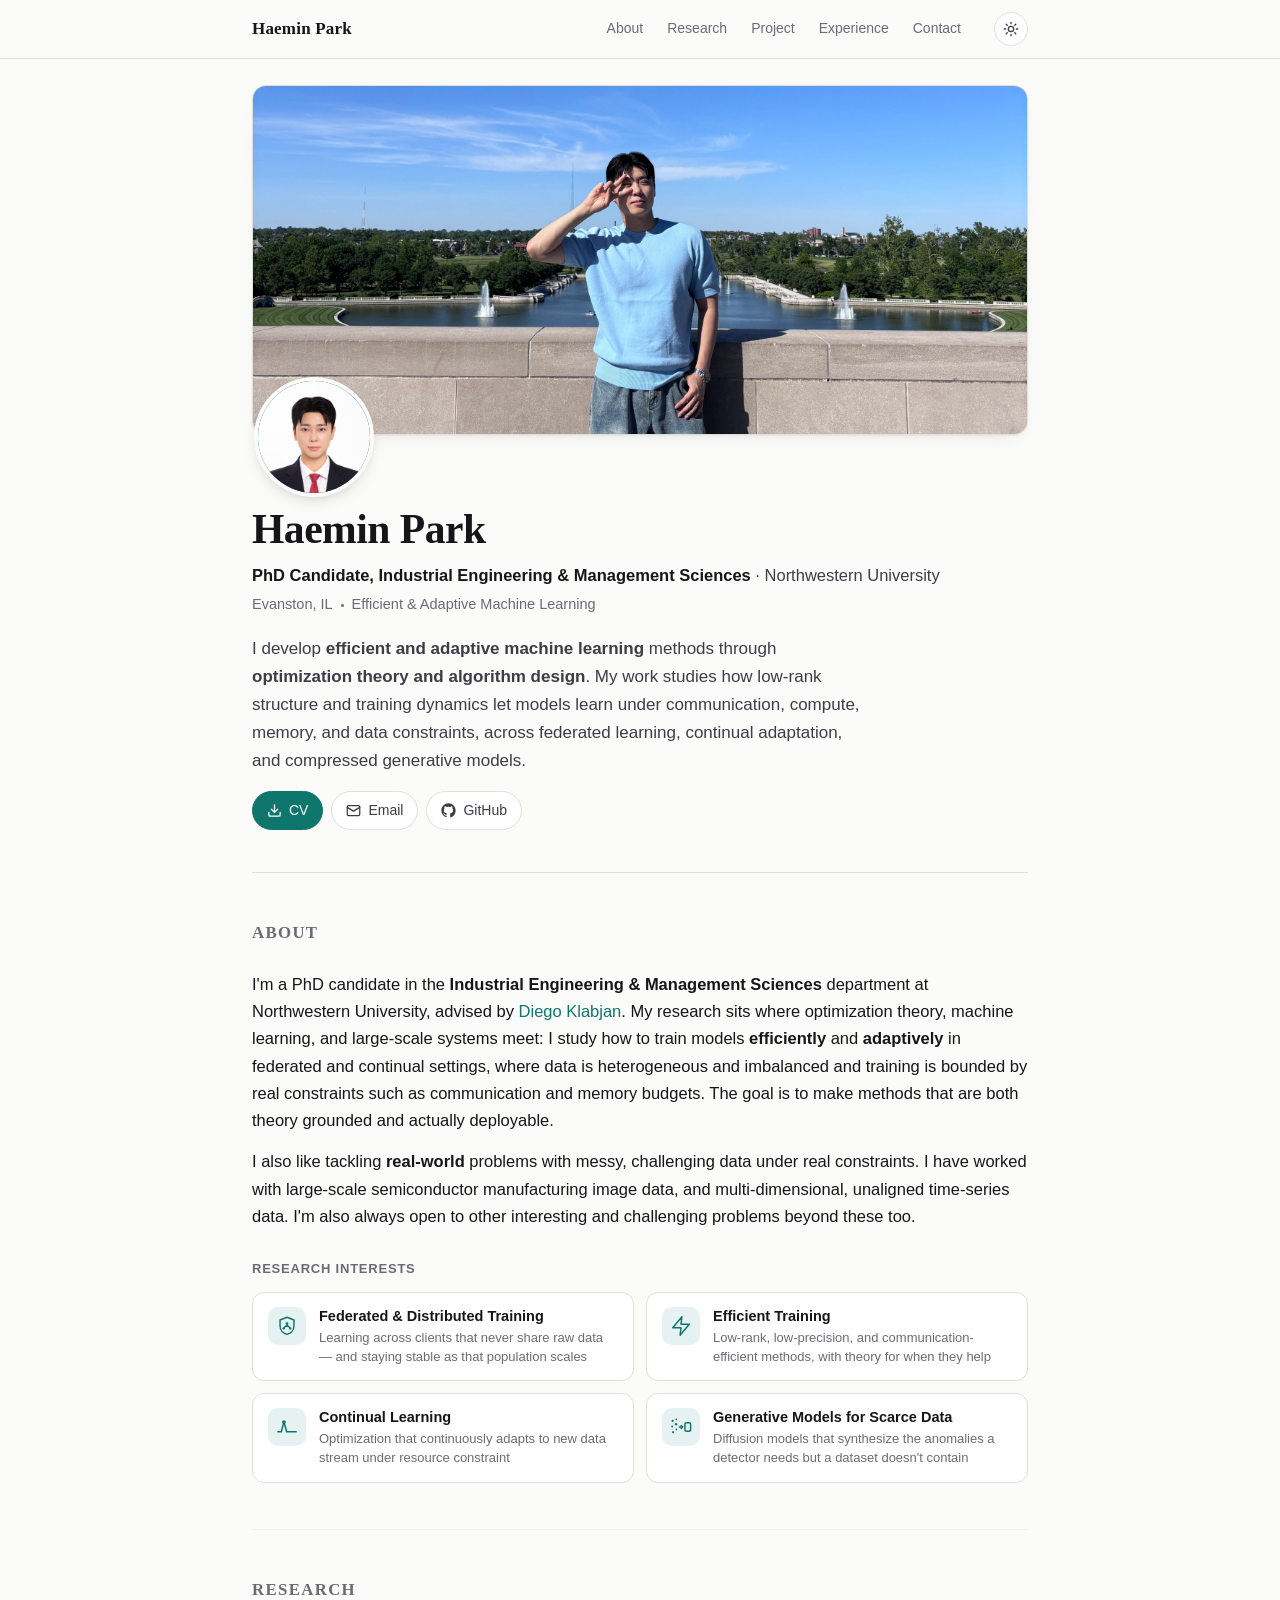
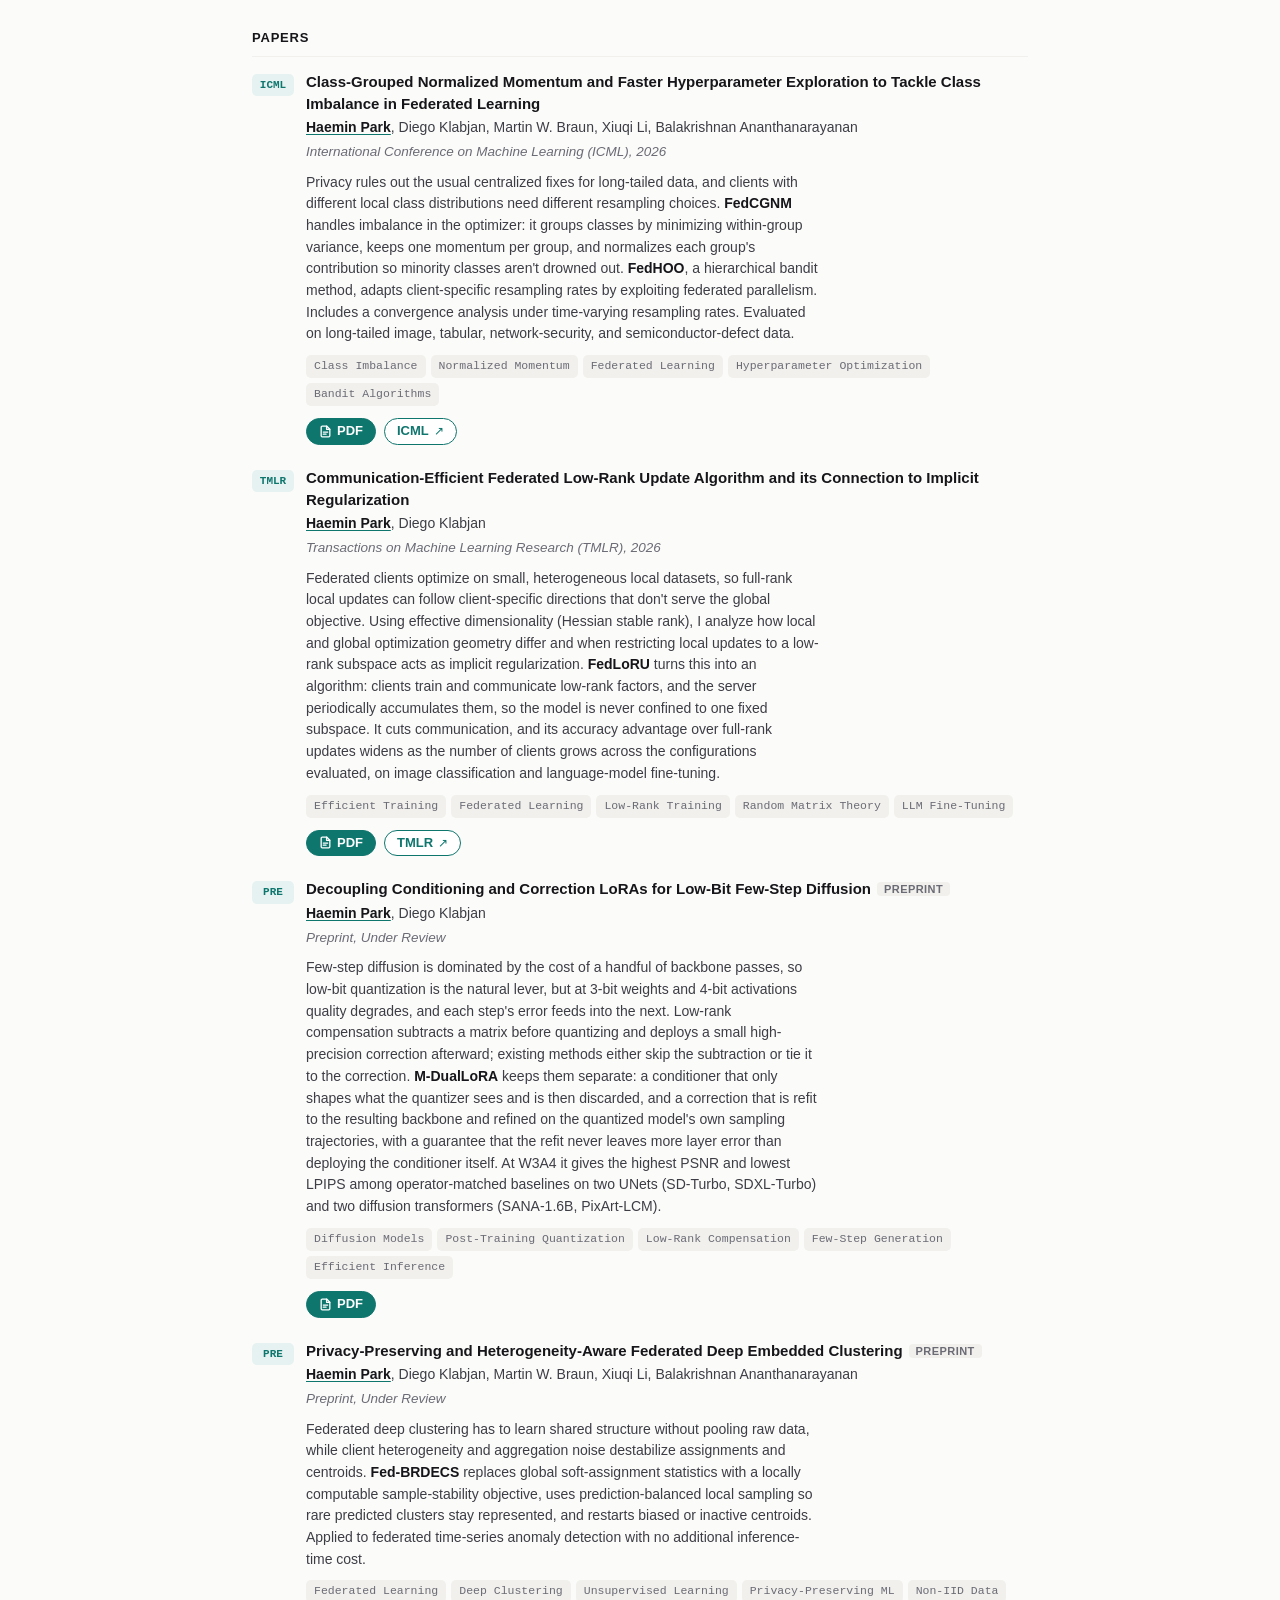
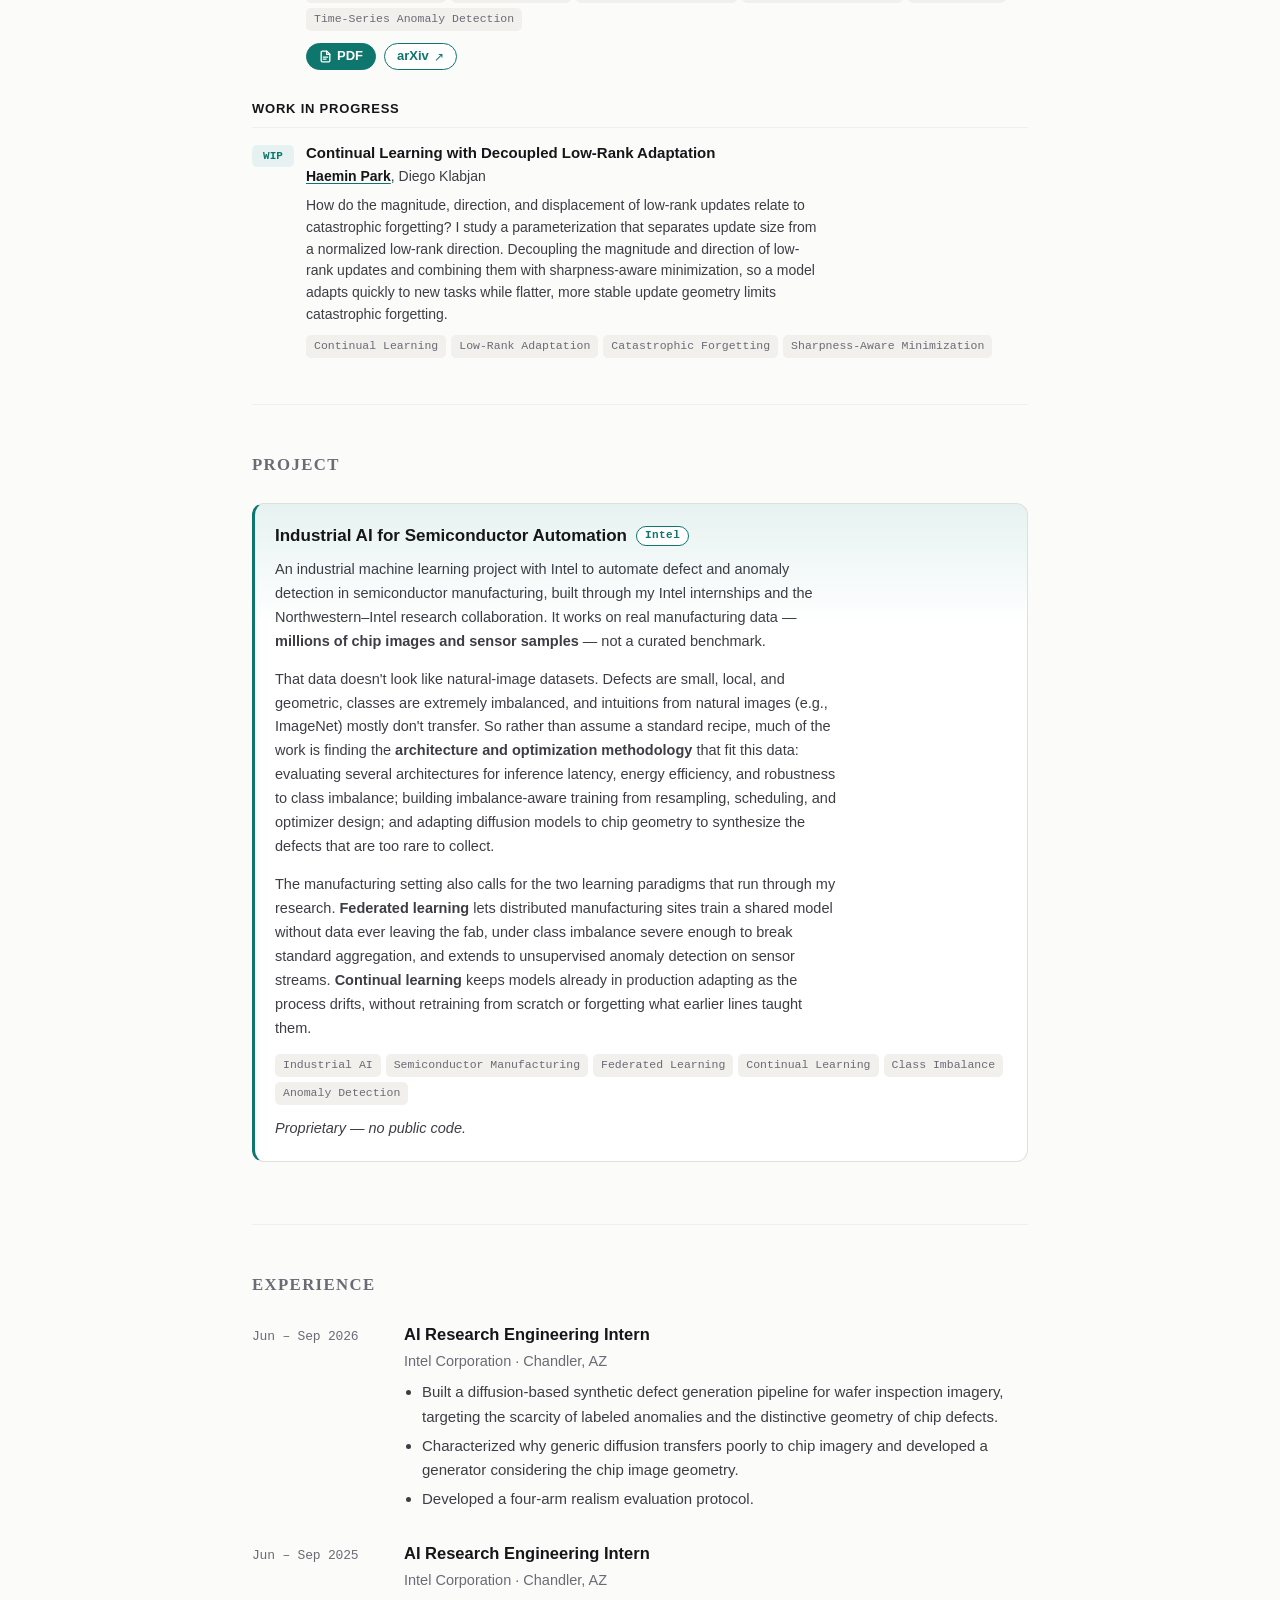
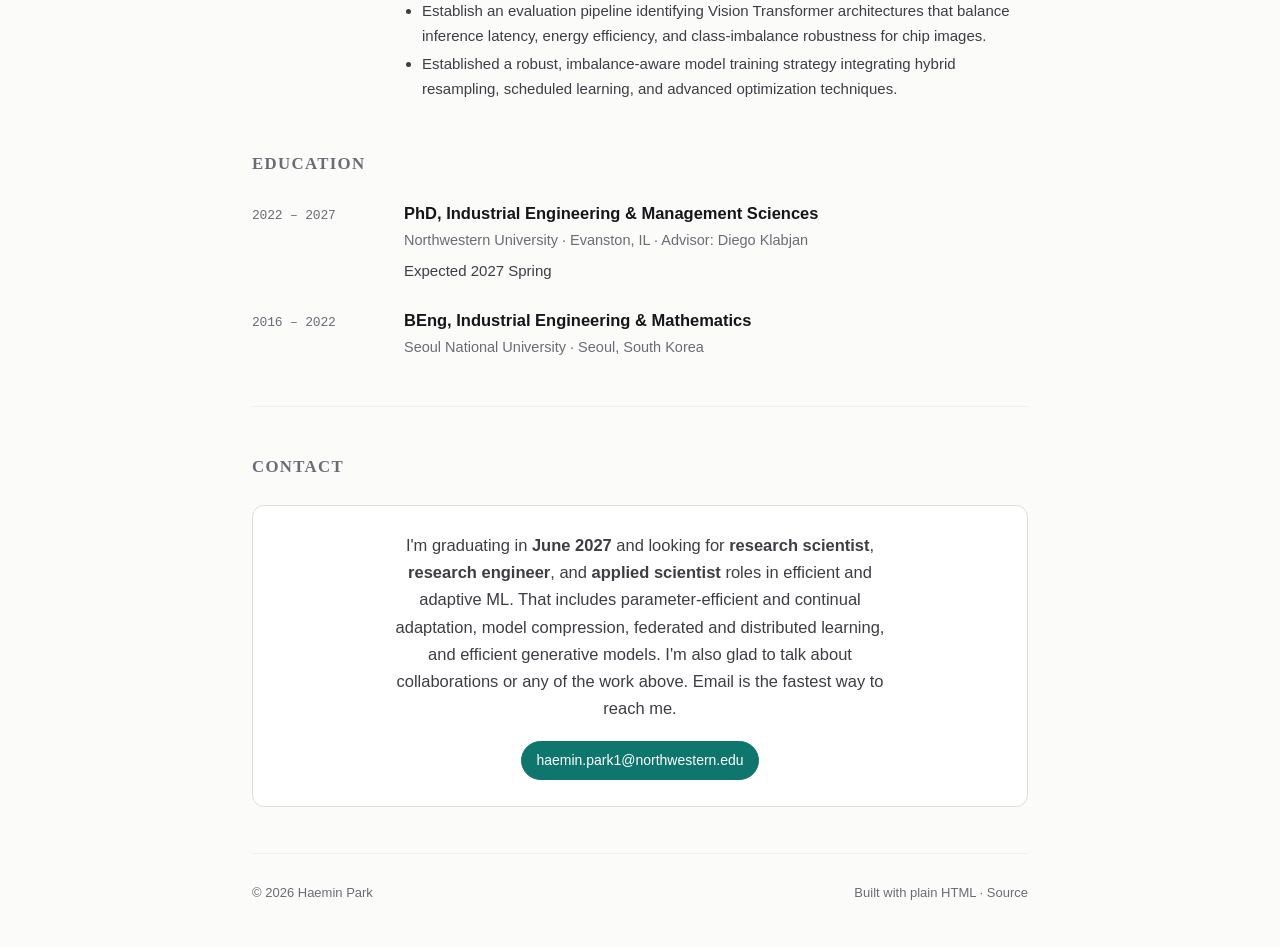
==== commit e1b796ab: "Add M-DualLoRA preprint, paper PDFs and links, keywords; revise project card" ====
--- a/index.html
+++ b/index.html
@@ -106,6 +106,10 @@
 .btn-primary:hover{color:#fff;filter:brightness(1.08)}
 html[data-theme="dark"] .btn-primary:hover{color:#0e0f11}
 
+/* Shared keyword tags, used by the research and project sections */
+.tags{display:flex;flex-wrap:wrap;gap:5px;margin-bottom:12px}
+.tag{font-size:11.5px;font-family:var(--mono);color:var(--muted);background:var(--line-2);padding:2px 8px;border-radius:5px}
+
 footer{
   padding:28px 0 44px;border-top:1px solid var(--line-2);
   font-size:13px;color:var(--muted);display:flex;justify-content:space-between;gap:12px;flex-wrap:wrap;
@@ -303,12 +307,27 @@
 }
 .pub-note em{color:var(--ink);font-family:var(--mono);font-size:13px;font-style:normal}
 .pub-note strong{color:var(--ink);font-weight:600}
-.pub-links{display:flex;flex-wrap:wrap;gap:6px;margin-top:9px}
+.pub .tags{margin:10px 0 0}
+/* Paper links. PDF (self-hosted) is the primary action: filled with the accent and a
+   document icon. External links (venue, arXiv) are accent-outlined with a ↗ arrow.
+   Styling keys off the href, so no extra classes are needed in the HTML. */
+.pub-links{display:flex;flex-wrap:wrap;gap:8px;margin-top:12px}
 .chip{
-  font-size:12px;padding:2px 9px;border-radius:99px;border:1px solid var(--line);
-  color:var(--muted);transition:border-color .15s,color .15s;
-}
-.chip:hover{border-color:var(--accent);color:var(--accent);text-decoration:none}
+  display:inline-flex;align-items:center;gap:5px;
+  font-size:13px;font-weight:600;line-height:1.3;padding:4px 12px;border-radius:99px;
+  border:1px solid var(--accent);color:var(--accent);background:var(--surface);
+  transition:background-color .15s,color .15s,transform .15s,filter .15s;
+}
+.chip:hover{background:var(--accent-soft);text-decoration:none;transform:translateY(-1px)}
+.chip[href^="http"]::after{content:"\2197";font-weight:500;font-size:.95em}
+.chip[href$=".pdf"]{background:var(--accent);color:#fff}
+.chip[href$=".pdf"]:hover{background:var(--accent);filter:brightness(1.1)}
+html[data-theme="dark"] .chip[href$=".pdf"]{color:#0e0f11}
+.chip[href$=".pdf"]::before{
+  content:"";width:13px;height:13px;flex:none;background:currentColor;
+  -webkit-mask:url("data:image/svg+xml,%3Csvg xmlns='http://www.w3.org/2000/svg' viewBox='0 0 24 24' fill='none' stroke='black' stroke-width='2.4' stroke-linecap='round' stroke-linejoin='round'%3E%3Cpath d='M14 2H6a2 2 0 0 0-2 2v16a2 2 0 0 0 2 2h12a2 2 0 0 0 2-2V8z'/%3E%3Cpath d='M14 2v6h6'/%3E%3Cpath d='M8 13h8M8 17h5'/%3E%3C/svg%3E") center/contain no-repeat;
+          mask:url("data:image/svg+xml,%3Csvg xmlns='http://www.w3.org/2000/svg' viewBox='0 0 24 24' fill='none' stroke='black' stroke-width='2.4' stroke-linecap='round' stroke-linejoin='round'%3E%3Cpath d='M14 2H6a2 2 0 0 0-2 2v16a2 2 0 0 0 2 2h12a2 2 0 0 0 2-2V8z'/%3E%3Cpath d='M14 2v6h6'/%3E%3Cpath d='M8 13h8M8 17h5'/%3E%3C/svg%3E") center/contain no-repeat;
+}
 .status{
   font-size:11px;font-weight:600;text-transform:uppercase;letter-spacing:.04em;
   padding:1px 7px;border-radius:4px;background:var(--line-2);color:var(--muted);margin-left:6px;
@@ -333,8 +352,6 @@
 .card:hover{border-color:var(--accent);transform:translateY(-2px);box-shadow:var(--shadow)}
 .card p{font-size:14.5px;color:var(--ink-2);margin:0 0 14px}
 .card .tags{margin-top:auto}
-.tags{display:flex;flex-wrap:wrap;gap:5px;margin-bottom:12px}
-.tag{font-size:11.5px;font-family:var(--mono);color:var(--muted);background:var(--line-2);padding:2px 8px;border-radius:5px}
 .card-links{display:flex;gap:14px;font-size:13.5px;font-weight:500}
 .card-note{font-size:12.5px;color:var(--muted);margin:0!important;font-style:italic}
 
@@ -611,8 +628,12 @@
           resampling rates. Evaluated on long-tailed image, tabular, network-security, and
           semiconductor-defect data.
         </p>
+        <div class="tags"><span class="tag">Class Imbalance</span><span class="tag">Normalized Momentum</span><span class="tag">Federated Learning</span><span class="tag">Hyperparameter Optimization</span><span class="tag">Bandit Algorithms</span></div>
         <div class="pub-links">
-          <a class="chip" href="https://openreview.net/pdf?id=njBsluG3Nn">Paper</a>
+          <a class="chip" href="assets/papers/fedcgnm-icml2026.pdf">PDF</a>
+          <a class="chip" href="https://proceedings.mlr.press/v306/park26g.html">ICML</a>
+          <!-- <a class="chip" href="https://openreview.net/forum?id=njBsluG3Nn">OpenReview</a>
+          <a class="chip" href="https://arxiv.org/abs/2607.01474">arXiv</a> -->
         </div>
       </div>
     </article>
@@ -622,7 +643,7 @@
       <div>
         <p class="pub-title">Communication-Efficient Federated Low-Rank Update Algorithm and its Connection to Implicit Regularization</p>
         <p class="pub-authors"><span class="me">Haemin Park</span>, Diego Klabjan</p>
-        <p class="pub-venue">Transactions on Machine Learning Research (TMLR)</p>
+        <p class="pub-venue">Transactions on Machine Learning Research (TMLR), 2026</p>
         <p class="pub-note">
           Federated clients optimize on small, heterogeneous local datasets, so full-rank local updates can
           follow client-specific directions that don't serve the global objective. Using effective
@@ -634,8 +655,11 @@
           as the number of clients grows across the configurations evaluated, on image classification and
           language-model fine-tuning.
         </p>
+        <div class="tags"><span class="tag">Efficient Training</span><span class="tag">Federated Learning</span><span class="tag">Low-Rank Training</span><span class="tag">Random Matrix Theory</span><span class="tag">LLM Fine-Tuning</span></div>
         <div class="pub-links">
-          <a class="chip" href="https://openreview.net/forum?id=MXSAMrmktX">OpenReview</a>
+          <a class="chip" href="assets/papers/fedloru-tmlr2026.pdf">PDF</a>
+          <a class="chip" href="https://openreview.net/forum?id=MXSAMrmktX">TMLR</a>
+          <!-- <a class="chip" href="https://arxiv.org/abs/2409.12371">arXiv</a> -->
         </div>
       </div>
     </article>
@@ -643,8 +667,35 @@
     <article class="pub">
       <div class="pub-tag">PRE</div>
       <div>
+        <p class="pub-title">Decoupling Conditioning and Correction LoRAs for Low-Bit Few-Step Diffusion<span class="status">Preprint</span></p>
+        <p class="pub-authors"><span class="me">Haemin Park</span>, Diego Klabjan</p>
+        <p class="pub-venue">Preprint, Under Review</p>
+        <p class="pub-note">
+          Few-step diffusion is dominated by the cost of a handful of backbone passes, so low-bit
+          quantization is the natural lever, but at 3-bit weights and 4-bit activations quality degrades,
+          and each step's error feeds into the next. Low-rank compensation subtracts a matrix before
+          quantizing and deploys a small high-precision correction afterward; existing methods either skip
+          the subtraction or tie it to the correction. <strong>M-DualLoRA</strong> keeps them separate: a
+          conditioner that only shapes what the quantizer sees and is then discarded, and a correction that
+          is refit to the resulting backbone and refined on the quantized model's own sampling
+          trajectories, with a guarantee that the refit never leaves more layer error than deploying the
+          conditioner itself. At W3A4 it gives the highest PSNR and lowest LPIPS among operator-matched
+          baselines on two UNets (SD-Turbo, SDXL-Turbo) and two diffusion transformers (SANA-1.6B,
+          PixArt-LCM).
+        </p>
+        <div class="tags"><span class="tag">Diffusion Models</span><span class="tag">Post-Training Quantization</span><span class="tag">Low-Rank Compensation</span><span class="tag">Few-Step Generation</span><span class="tag">Efficient Inference</span></div>
+        <div class="pub-links">
+          <a class="chip" href="assets/papers/m-duallora.pdf">PDF</a>
+        </div>
+      </div>
+    </article>
+
+    <article class="pub">
+      <div class="pub-tag">PRE</div>
+      <div>
         <p class="pub-title">Privacy-Preserving and Heterogeneity-Aware Federated Deep Embedded Clustering<span class="status">Preprint</span></p>
         <p class="pub-authors"><span class="me">Haemin Park</span>, Diego Klabjan, Martin W. Braun, Xiuqi Li, Balakrishnan Ananthanarayanan</p>
+        <p class="pub-venue">Preprint, Under Review</p>
         <p class="pub-note">
           Federated deep clustering has to learn shared structure without pooling raw data, while client
           heterogeneity and aggregation noise destabilize assignments and centroids. <strong>Fed-BRDECS</strong>
@@ -652,6 +703,11 @@
           uses prediction-balanced local sampling so rare predicted clusters stay represented, and restarts
           biased or inactive centroids. Applied to federated time-series anomaly detection with no additional inference-time cost.
         </p>
+        <div class="tags"><span class="tag">Federated Learning</span><span class="tag">Deep Clustering</span><span class="tag">Unsupervised Learning</span><span class="tag">Privacy-Preserving ML</span><span class="tag">Non-IID Data</span><span class="tag">Time-Series Anomaly Detection</span></div>
+        <div class="pub-links">
+          <a class="chip" href="assets/papers/fed-brdecs.pdf">PDF</a>
+          <a class="chip" href="https://arxiv.org/abs/2610.07399">arXiv</a>
+        </div>
       </div>
     </article>
   </div>
@@ -669,21 +725,7 @@
           forgetting? I study a parameterization that separates update size from a normalized low-rank
           direction. Decoupling the magnitude and direction of low-rank updates and combining them with sharpness-aware minimization, so a model adapts quickly to new tasks while flatter, more stable update geometry limits catastrophic forgetting.
         </p>
-      </div>
-    </article>
-
-    <article class="pub">
-      <div class="pub-tag">WIP</div>
-      <div>
-        <p class="pub-title">Low-Bit Quantization of Few-Step Flow-Matching Models</p>
-        <p class="pub-authors"><span class="me">Haemin Park</span>, Diego Klabjan</p>
-        <p class="pub-note">
-          Low-bit weight quantization perturbs a flow model's velocity predictions. With only a few large
-          sampling steps, those errors redirect the trajectory and accumulate into the final sample, and
-          reconstructing the weights accurately doesn't guarantee the velocity field is preserved. I'm
-          developing a dual low-rank framework that separates shaping the weights before quantization 
-          from correcting the dynamics afterward, including timestep-specific corrections.
-        </p>
+        <div class="tags"><span class="tag">Continual Learning</span><span class="tag">Low-Rank Adaptation</span><span class="tag">Catastrophic Forgetting</span><span class="tag">Sharpness-Aware Minimization</span></div>
       </div>
     </article>
   </div>
@@ -692,34 +734,42 @@
 
 <!-- ============================================================
  PROJECTS — one card. Proprietary system, deliberately no code
- link. Papers from it live in the Publications section.
+ link. Papers from it live in the Research section.
  ============================================================ -->
 <section id="projects" data-nav="Project">
   <h2>Project</h2>
   <article class="card card-lead">
-    <h3>Industrial Chip Anomaly Detection <span class="card-badge">Intel</span></h3>
+    <h3>Industrial AI for Semiconductor Automation <span class="card-badge">Intel</span></h3>
     <p>
-      An end-to-end machine learning system for semiconductor defect and anomaly detection,
-      built through my Intel internships and the Northwestern–Intel research project. <strong>Millions of sensor and image samples</strong>
-      that are extremely imbalanced and structurally unlike standard vision datasets — defects
-      are small, local, geometric, and rare, so natural image (e.g., ImageNet) intuitions mostly don't transfer.
+      An industrial machine learning project with Intel to automate defect and anomaly detection in
+      semiconductor manufacturing, built through my Intel internships and the Northwestern–Intel
+      research collaboration. It works on real manufacturing data —
+      <strong>millions of chip images and sensor samples</strong> — not a curated benchmark.
     </p>
     <p>
-      Three pieces work together: <strong>federated learning</strong>, so distributed
-      manufacturing sites train a shared defect model without images ever leaving the fab —
-      under class imbalance severe enough to break standard aggregation;
-      <strong>continual learning</strong>, so models already in production keep adapting as the
-      process drifts, without retraining from scratch or forgetting what earlier lines taught
-      them; and <strong>unsupervised time-series anomaly detection</strong> over multivariate
-      sensor streams, where nothing is labeled and the failure modes aren't known in advance.
+      That data doesn't look like natural-image datasets. Defects are small, local, and geometric,
+      classes are extremely imbalanced, and intuitions from natural images (e.g., ImageNet) mostly
+      don't transfer. So rather than assume a standard recipe, much of the work is finding the
+      <strong>architecture and optimization methodology</strong> that fit this data: evaluating several
+      architectures for inference latency, energy efficiency, and robustness to class imbalance;
+      building imbalance-aware training from resampling, scheduling, and optimizer design; and adapting
+      diffusion models to chip geometry to synthesize the defects that are too rare to collect.
     </p>
-    <p class="card-role">
+    <p>
+      The manufacturing setting also calls for the two learning paradigms that run through my research.
+      <strong>Federated learning</strong> lets distributed manufacturing sites train a shared model
+      without data ever leaving the fab, under class imbalance severe enough to break standard
+      aggregation, and extends to unsupervised anomaly detection on sensor streams.
+      <strong>Continual learning</strong> keeps models already in production adapting as the process
+      drifts, without retraining from scratch or forgetting what earlier lines taught them.
+    </p>
+    <!-- <p class="card-role">
       I contribute over 90% of the technical work — leading method development, implementation, experimentation, evaluation, and
       analysis, while collaborators supply domain requirements and feedback. Several papers in
-      <a href="#publications">Publications</a> come out of this system, two of them evaluated
+      <a href="#research">Research</a> come out of this system, two of them evaluated
       directly on its data.
-    </p>
-    <div class="tags"><span class="tag">PyTorch</span><span class="tag">Federated</span><span class="tag">Continual</span><span class="tag">Time-Series</span><span class="tag">Anomaly Detection</span></div>
+    </p> -->
+    <div class="tags"><span class="tag">Industrial AI</span><span class="tag">Semiconductor Manufacturing</span><span class="tag">Federated Learning</span><span class="tag">Continual Learning</span><span class="tag">Class Imbalance</span><span class="tag">Anomaly Detection</span></div>
     <p class="card-note">Proprietary — no public code.</p>
   </article>
 </section>
